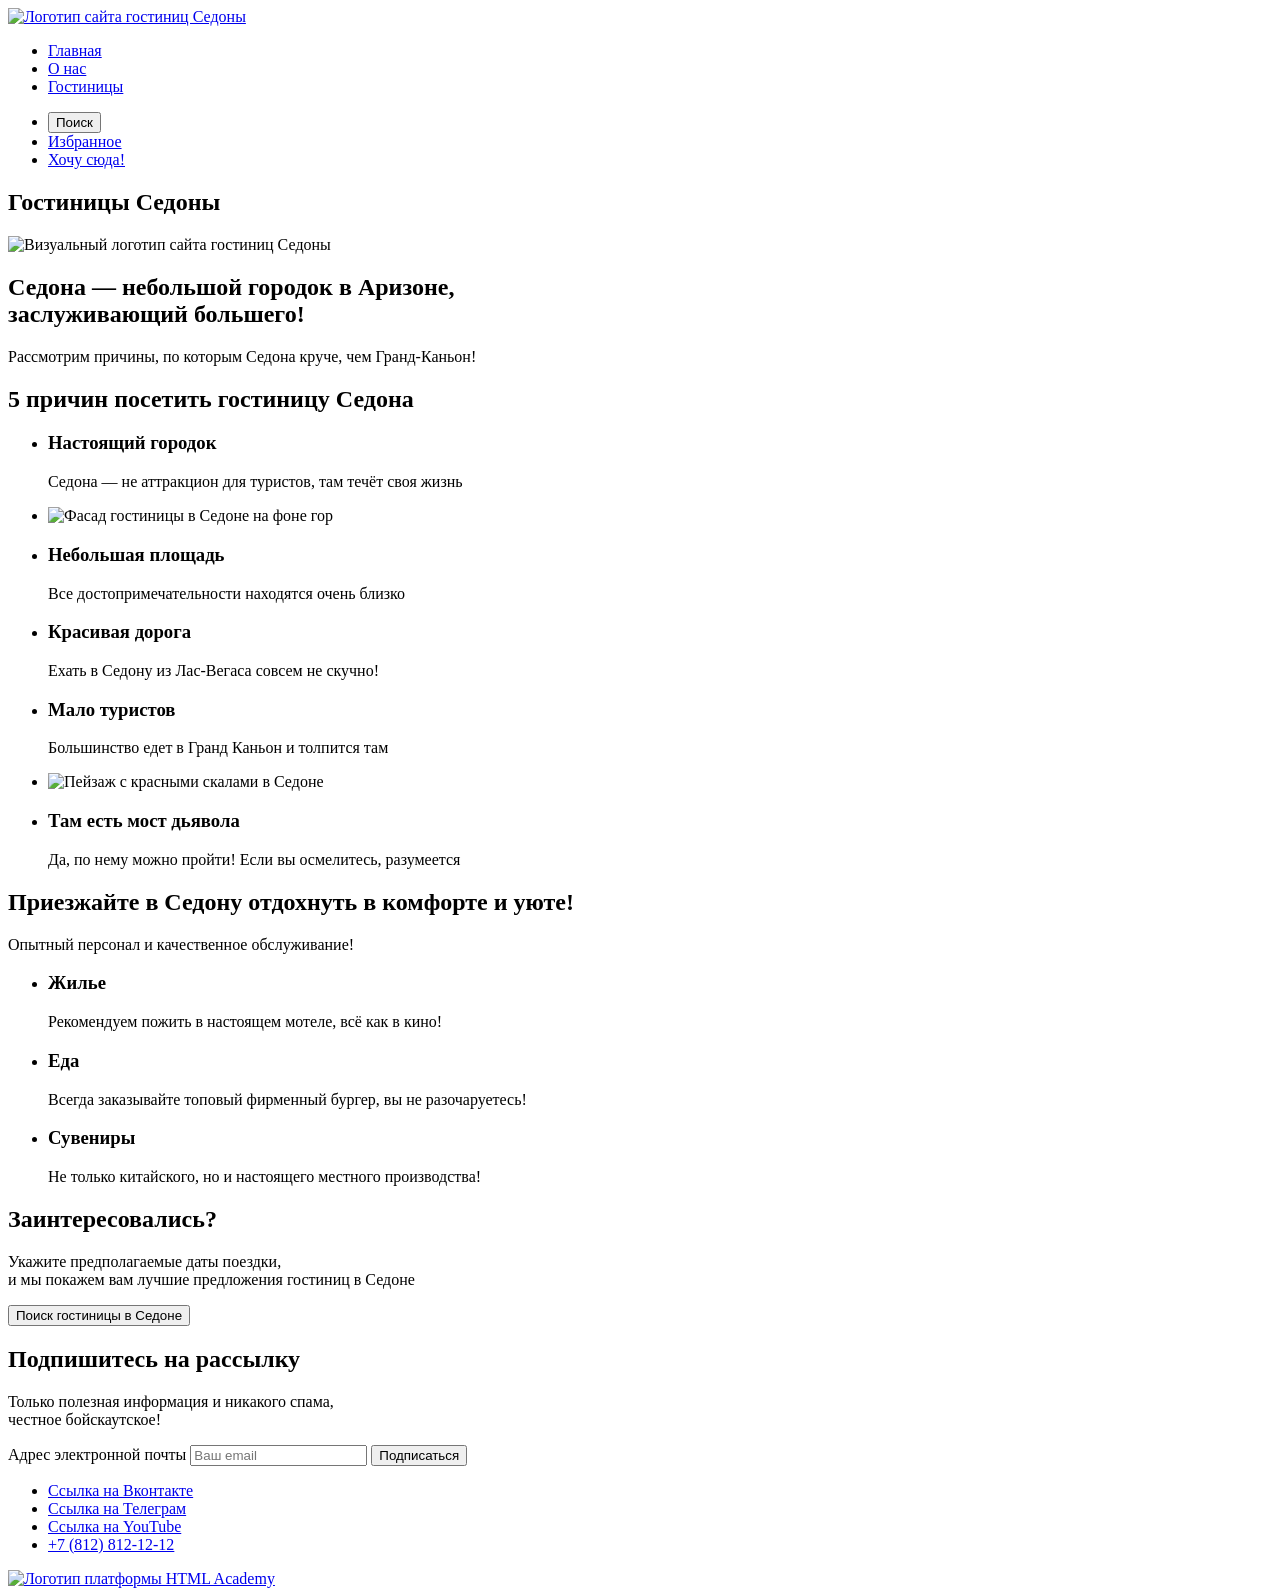
==== index.html @ a9615d90 "Добавилена разметка HTML" ====
<!doctype html>
<html lang="ru">
  <head>
    <meta charset="utf-8" />
    <title>Гостиницы Седоны</title>
  </head>
  <body>
    <header class="page-header">
      <nav>
        <a class="navigation-logo" href="index.html">
          <img class="page-logo" src="#" alt="Логотип сайта гостиниц Седоны" />
        </a>
        <ul class="navigation-list" aria-label="Навигационное меню">
          <li class="navigation-item">
            <a class="navigation-link navigation-link-current" href="index.html"
              >Главная</a
            >
          </li>
          <li class="navigation-item">
            <a class="navigation-link" href="about.html">О нас</a>
          </li>
          <li class="navigation-item">
            <a class="navigation-link" href="hotels.html">Гостиницы</a>
          </li>
        </ul>

        <ul
          class="navigation-list navigation-list-user"
          aria-label="Пользовательское меню"
        >
          <li class="navigation-item">
            <button class="navigation-link search-trigger" type="button">
              <span class="visually-hidden">Поиск</span>
            </button>
          </li>
          <li class="navigation-item">
            <a class="navigation-link" href="#">
              <span class="visually-hidden">Избранное</span>
            </a>
          </li>
          <li class="navigation-item">
            <a class="navigation-link" href="#">
              <span class="navigation-login">Хочу сюда!</span>
            </a>
          </li>
        </ul>
      </nav>
    </header>

    <main class="page-index">
      <section class="page-index-hero">
        <div class="hero-visual-container">
          <h1 class="visually-hidden">Гостиницы Седоны</h1>
          <img
            class="page-logo"
            src="#"
            alt="Визуальный логотип сайта гостиниц Седоны"
          />
        </div>

        <div class="description-container">
          <h2 class="page-index-title">
            Седона — небольшой городок в Аризоне,<br />
            заслуживающий большего!
          </h2>
          <p class="page-index-description">
            Рассмотрим причины, по которым Седона круче, чем Гранд-Каньон!
          </p>
        </div>
      </section>

      <section class="page-index-features">
        <h2 class="visually-hidden">5 причин посетить гостиницу Седона</h2>
        <ul class="features-list">
          <li class="feature-item">
            <h3>Настоящий городок</h3>
            <p>Седона — не аттракцион для туристов, там течёт своя жизнь</p>
          </li>
          <li class="feature-item-image">
            <img
              class="feature-image"
              src="#"
              alt="Фасад гостиницы в Седоне на фоне гор"
            />
          </li>
          <li class="feature-item">
            <h3>Небольшая площадь</h3>
            <p>Все достопримечательности находятся очень близко</p>
          </li>
          <li class="feature-item">
            <h3>Красивая дорога</h3>
            <p>Ехать в Седону из Лас-Вегаса совсем не скучно!</p>
          </li>
          <li class="feature-item">
            <h3>Мало туристов</h3>
            <p>Большинство едет в Гранд Каньон и толпится там</p>
          </li>
          <li class="feature-item-image">
            <img
              class="feature-image"
              src="#"
              alt="Пейзаж с красными скалами в Седоне"
            />
          </li>
          <li class="feature-item">
            <h3>Там есть мост дьявола</h3>
            <p>Да, по нему можно пройти! Если вы осмелитесь, разумеется</p>
          </li>
        </ul>
      </section>

      <section class="hero-description-container">
        <h2 class="page-index-title">
          Приезжайте в Седону отдохнуть в комфорте и уюте!
        </h2>
        <p class="page-index-description">
          Опытный персонал и качественное обслуживание!
        </p>
      </section>

      <section>
        <ul class="features-list">
          <li class="feature-item">
            <h3>Жилье</h3>
            <p>Рекомендуем пожить в настоящем мотеле, всё как в кино!</p>
          </li>
          <li class="feature-item">
            <h3>Еда</h3>
            <p>
              Всегда заказывайте топовый фирменный бургер, вы не разочаруетесь!
            </p>
          </li>
          <li class="feature-item">
            <h3>Сувениры</h3>
            <p>Не только китайского, но и настоящего местного производства!</p>
          </li>
        </ul>
      </section>

      <section class="description-container">
        <h2 class="page-index-title">Заинтересовались?</h2>
        <p class="page-index-description">
          Укажите предполагаемые даты поездки,<br />и мы покажем вам лучшие
          предложения гостиниц в Седоне
        </p>
        <div class="navigation-item">
          <button class="navigation-link search-trigger" type="button">
            <span>Поиск гостиницы в Седоне</span>
          </button>
        </div>
      </section>

      <section class="description-container">
        <h2 class="page-index-title">Подпишитесь на рассылку</h2>
        <p class="page-index-description">
          Только полезная информация и никакого спама,<br />
          честное бойскаутское!
        </p>
        <form
          class="subscription-form"
          action="https://echo.htmlacademy.ru"
          method="post"
        >
          <label for="subscription-email" class="visually-hidden"
            >Адрес электронной почты</label
          >
          <input
            type="email"
            name="email"
            id="subscription-email"
            placeholder="Ваш email"
            required
          />
          <button type="submit">Подписаться</button>
        </form>
      </section>
    </main>

    <footer class="page-footer">
      <ul
        class="page-footer-list"
        aria-label="Ссылки на социальные сети и телефон для связи"
      >
        <li class="page-footer-item">
          <a class="page-footer-link" href="#">
            <span class="visually-hidden">Ссылка на Вконтакте</span>
          </a>
        </li>
        <li class="page-footer-item">
          <a class="page-footer-link" href="#">
            <span class="visually-hidden">Ссылка на Телеграм</span>
          </a>
        </li>
        <li class="page-footer-item">
          <a class="page-footer-link" href="#">
            <span class="visually-hidden">Ссылка на YouTube</span>
          </a>
        </li>
        <li class="page-footer-item">
          <a class="page-footer-link contacts-phone" href="tel:+78128121212"
            >+7 (812) 812-12-12</a
          >
        </li>
      </ul>

      <a class="htmlacademy-logo" href="#">
        <img class="footer-logo" src="#" alt="Логотип платформы HTML Academy" />
      </a>
    </footer>
  </body>
</html>
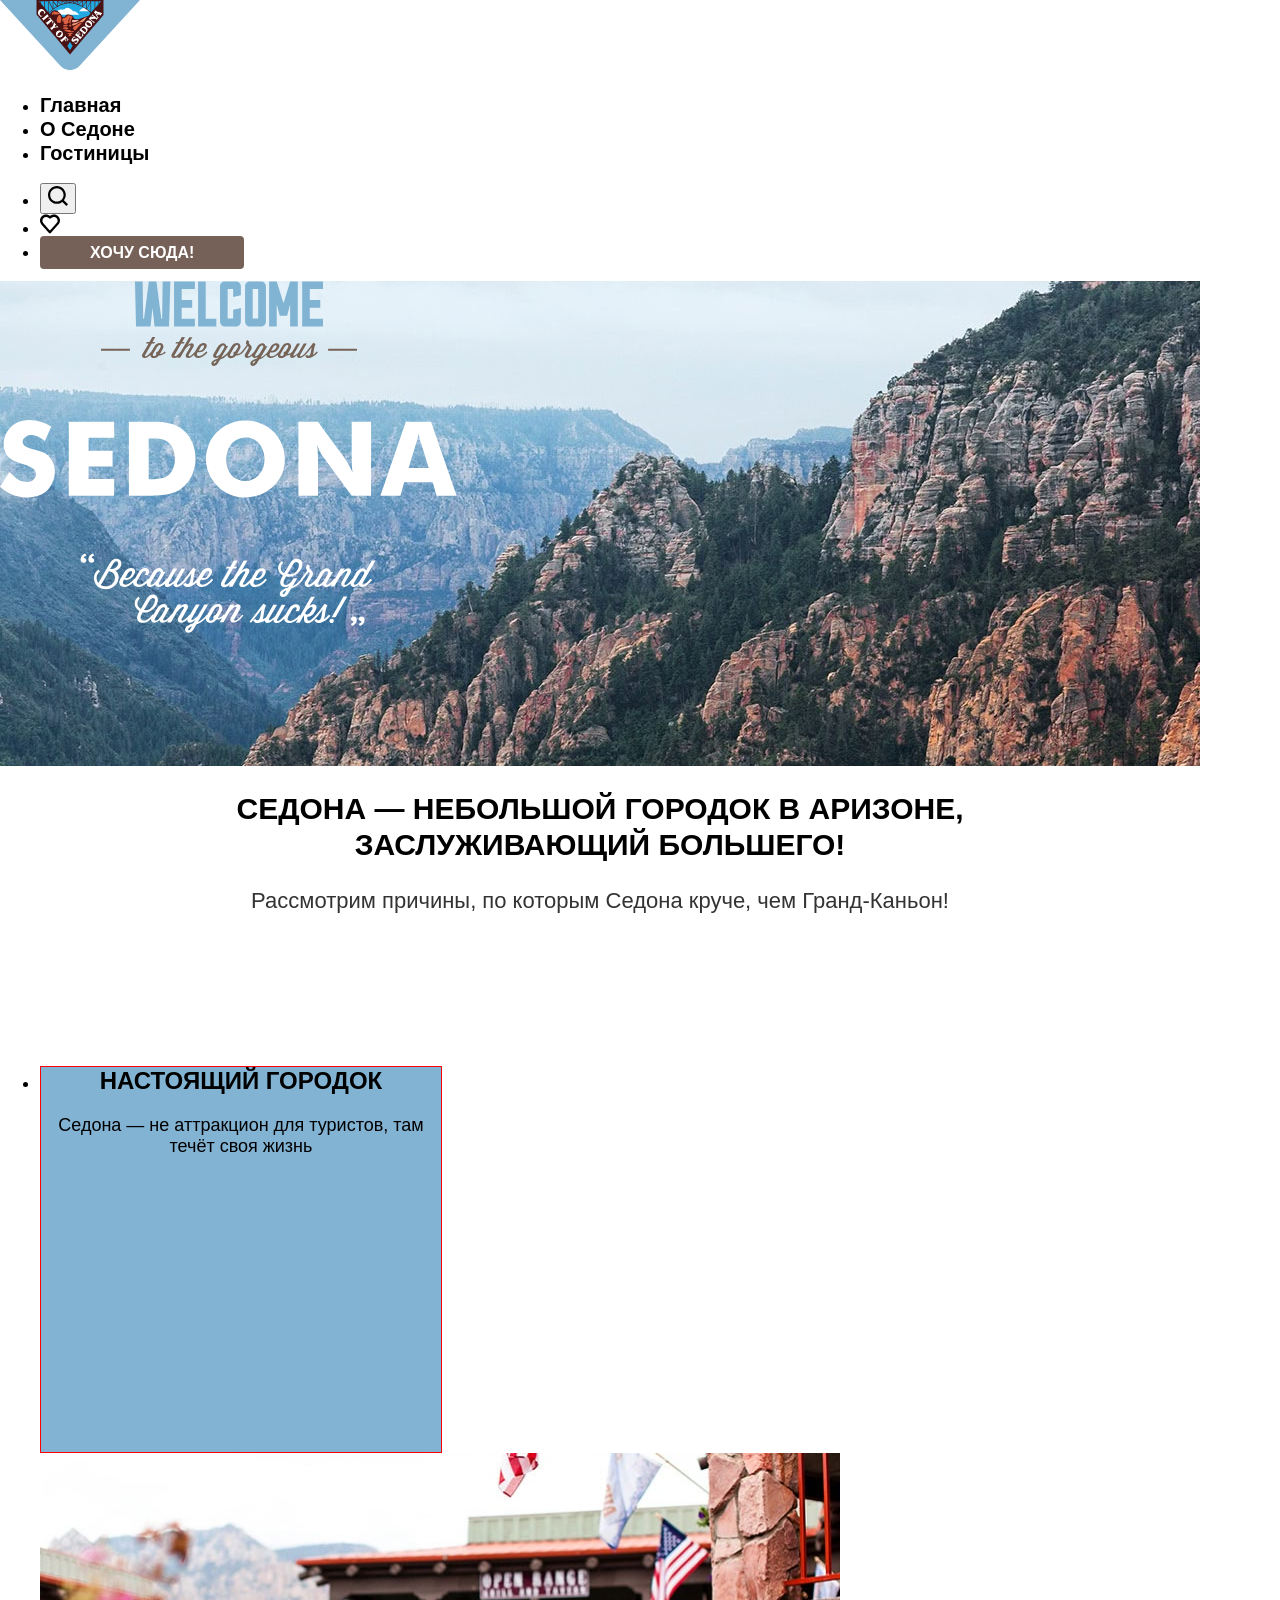
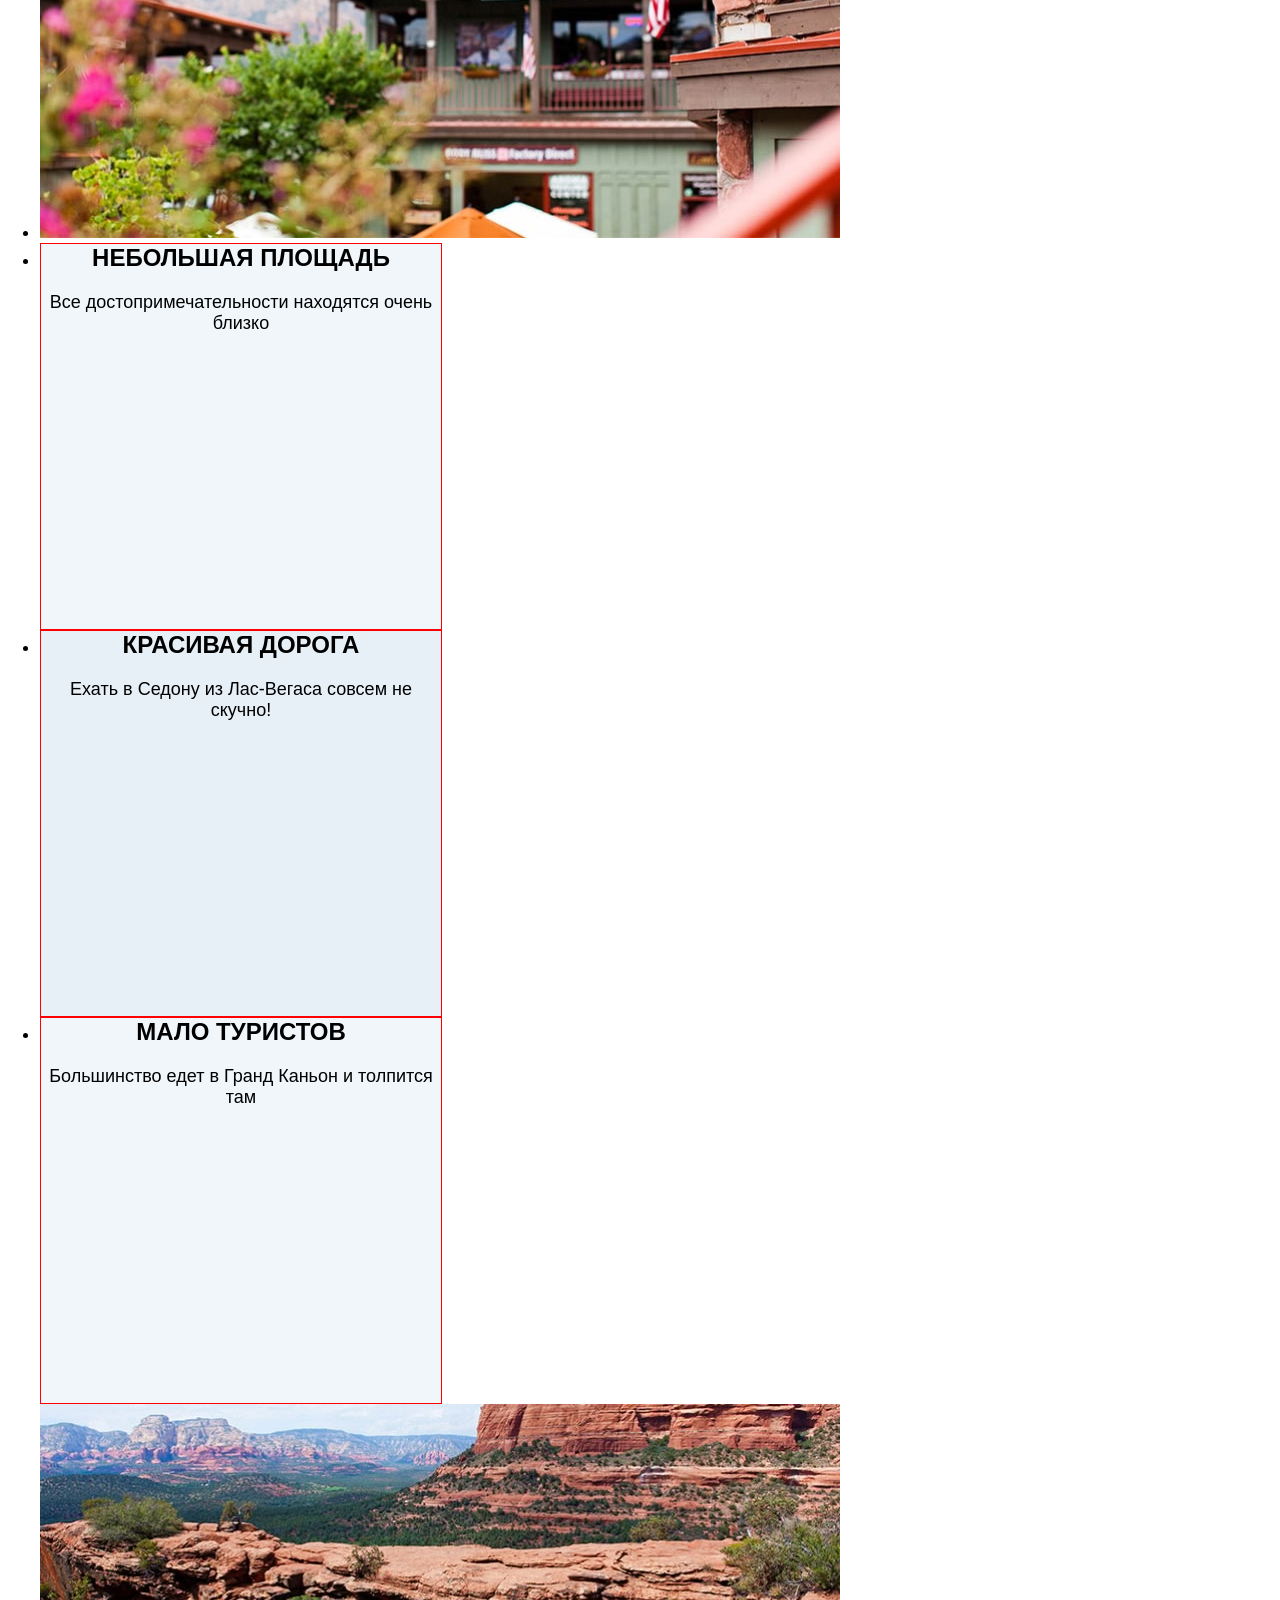
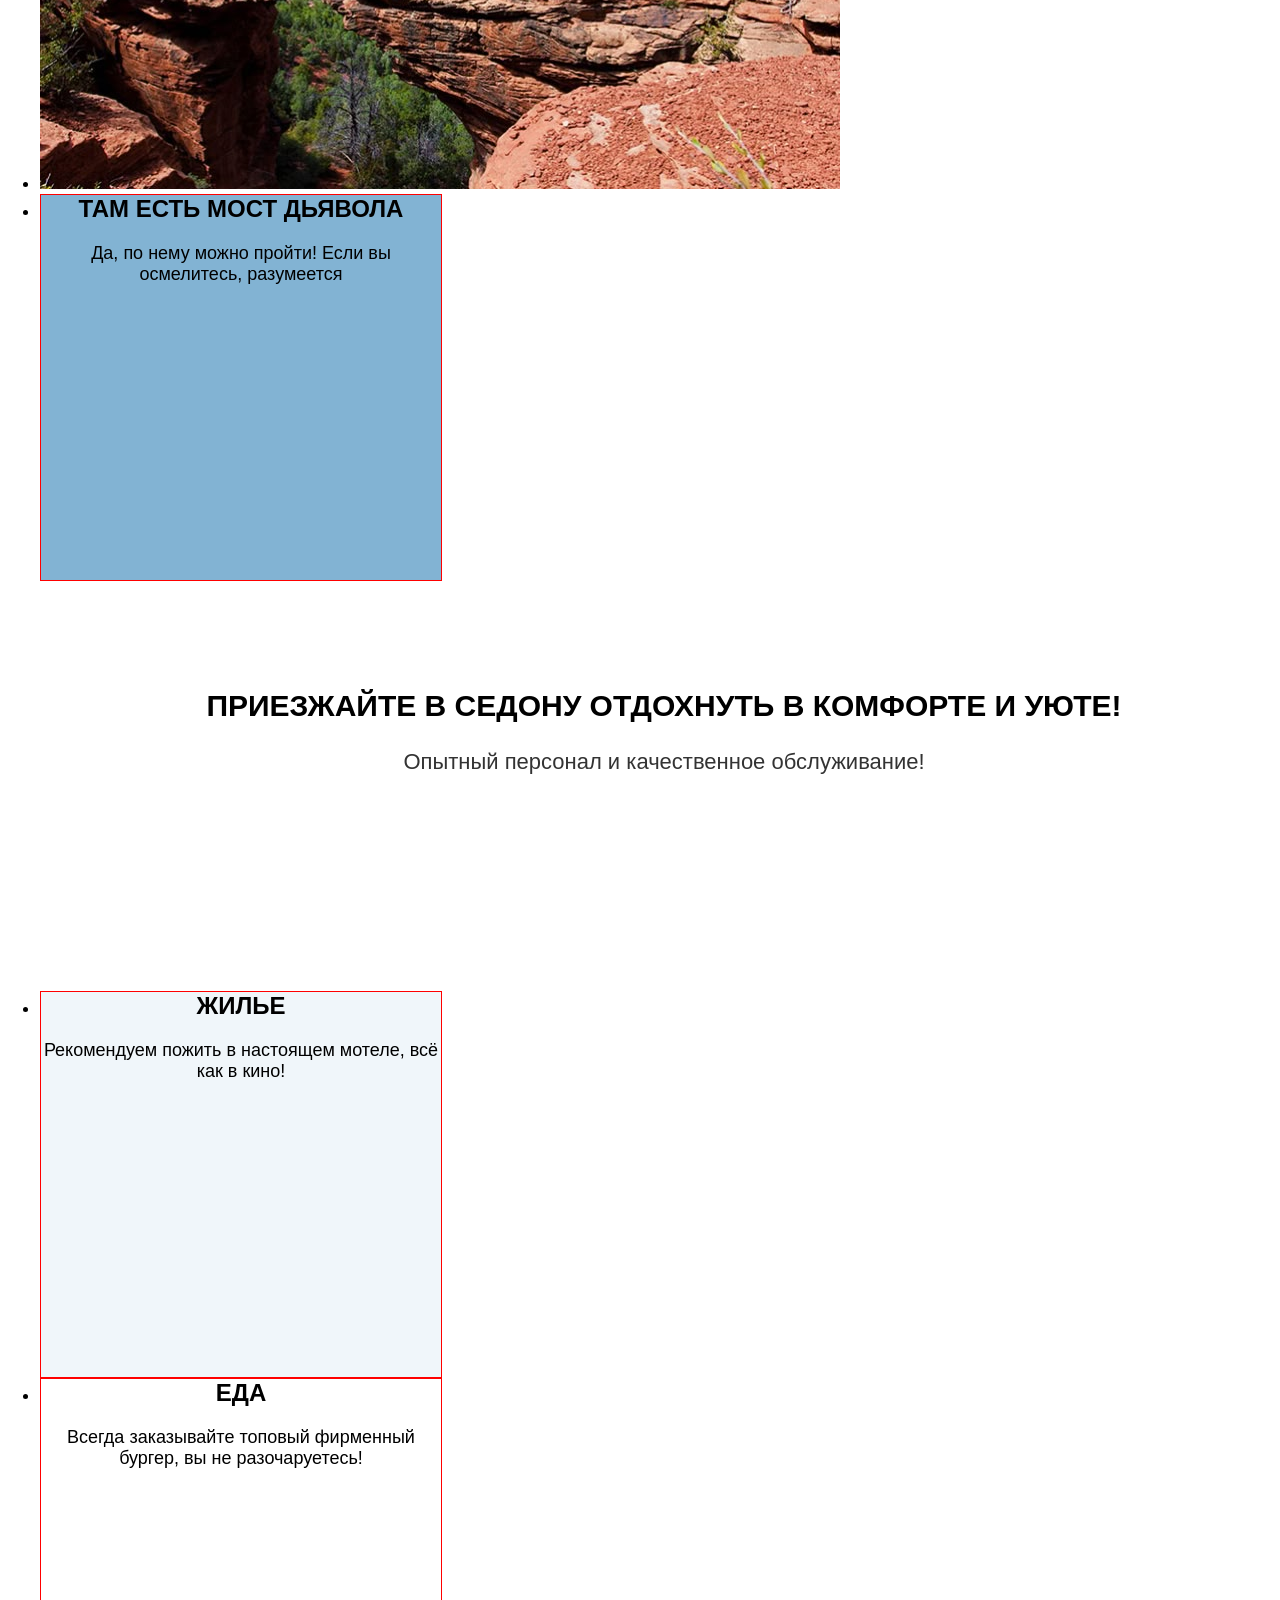
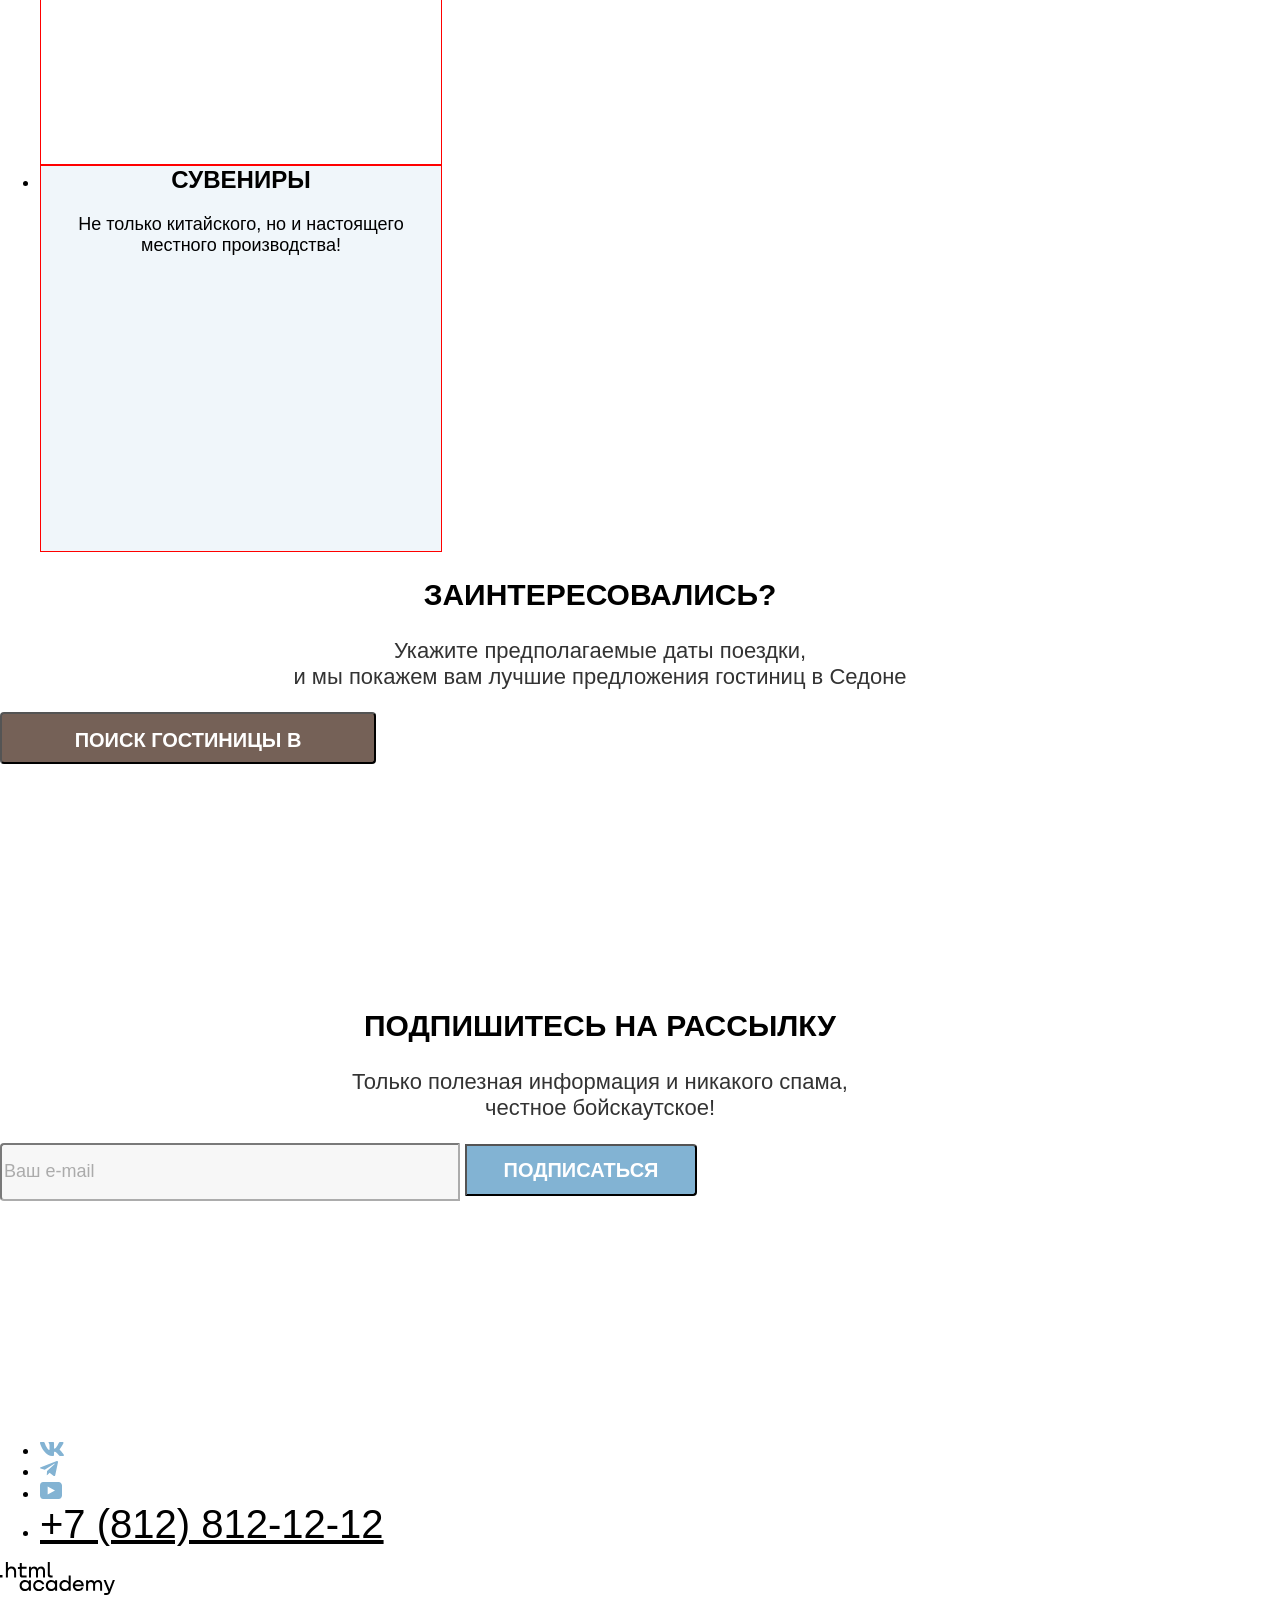
==== commit f01f8143: "Add files via upload Добавлен базовый CSS, изображения, SVG." ====
--- a/index.html
+++ b/index.html
@@ -2,13 +2,23 @@
 <html lang="ru">
   <head>
     <meta charset="utf-8" />
+    <meta name="viewport" content="width=device-width, initial-scale=1" />
+
     <title>Гостиницы Седоны</title>
+
+    <link rel="stylesheet" href="styles/styles.css" />
   </head>
   <body>
     <header class="page-header">
       <nav>
         <a class="navigation-logo" href="index.html">
-          <img class="page-logo" src="#" alt="Логотип сайта гостиниц Седоны" />
+          <img
+            class="page-logo"
+            src="public/svg/logo.svg"
+            width="140"
+            height="70"
+            alt="Логотип сайта гостиниц Седоны"
+          />
         </a>
         <ul class="navigation-list" aria-label="Навигационное меню">
           <li class="navigation-item">
@@ -17,7 +27,7 @@
             >
           </li>
           <li class="navigation-item">
-            <a class="navigation-link" href="about.html">О нас</a>
+            <a class="navigation-link" href="about.html">О Седоне</a>
           </li>
           <li class="navigation-item">
             <a class="navigation-link" href="hotels.html">Гостиницы</a>
@@ -30,12 +40,26 @@
         >
           <li class="navigation-item">
             <button class="navigation-link search-trigger" type="button">
+              <img
+                class="header-icon"
+                src="public/svg/search.svg"
+                alt=""
+                width="20"
+                height="20"
+              />
               <span class="visually-hidden">Поиск</span>
             </button>
           </li>
           <li class="navigation-item">
             <a class="navigation-link" href="#">
-              <span class="visually-hidden">Избранное</span>
+              <img
+                class="header-icon"
+                src="public/svg/favorites.svg"
+                alt=""
+                width="20"
+                height="20"
+              />
+              <span class="visually-hidden">Иконка избранное</span>
             </a>
           </li>
           <li class="navigation-item">
@@ -53,8 +77,10 @@
           <h1 class="visually-hidden">Гостиницы Седоны</h1>
           <img
             class="page-logo"
-            src="#"
+            src="public/svg/welcome.svg"
             alt="Визуальный логотип сайта гостиниц Седоны"
+            width="458"
+            height="352"
           />
         </div>
 
@@ -72,37 +98,47 @@
       <section class="page-index-features">
         <h2 class="visually-hidden">5 причин посетить гостиницу Седона</h2>
         <ul class="features-list">
-          <li class="feature-item">
+          <li class="feature-item feature-item-blue">
             <h3>Настоящий городок</h3>
             <p>Седона — не аттракцион для туристов, там течёт своя жизнь</p>
           </li>
+
           <li class="feature-item-image">
             <img
               class="feature-image"
-              src="#"
+              src="public/images/photo-1.jpg"
               alt="Фасад гостиницы в Седоне на фоне гор"
-            />
-          </li>
-          <li class="feature-item">
+              width="800"
+              height="385"
+            />
+          </li>
+
+          <li class="feature-item feature-item-white">
             <h3>Небольшая площадь</h3>
             <p>Все достопримечательности находятся очень близко</p>
           </li>
-          <li class="feature-item">
+
+          <li class="feature-item feature-item-lightblue">
             <h3>Красивая дорога</h3>
             <p>Ехать в Седону из Лас-Вегаса совсем не скучно!</p>
           </li>
-          <li class="feature-item">
+
+          <li class="feature-item feature-item-white">
             <h3>Мало туристов</h3>
             <p>Большинство едет в Гранд Каньон и толпится там</p>
           </li>
+
           <li class="feature-item-image">
             <img
               class="feature-image"
-              src="#"
+              src="public/images/photo-2.jpg"
               alt="Пейзаж с красными скалами в Седоне"
-            />
-          </li>
-          <li class="feature-item">
+              width="800"
+              height="385"
+            />
+          </li>
+
+          <li class="feature-item feature-item-blue">
             <h3>Там есть мост дьявола</h3>
             <p>Да, по нему можно пройти! Если вы осмелитесь, разумеется</p>
           </li>
@@ -120,37 +156,37 @@
 
       <section>
         <ul class="features-list">
-          <li class="feature-item">
+          <li class="feature-item feature-item-white">
             <h3>Жилье</h3>
             <p>Рекомендуем пожить в настоящем мотеле, всё как в кино!</p>
           </li>
-          <li class="feature-item">
+          <li class="feature-item feature-item-default">
             <h3>Еда</h3>
             <p>
               Всегда заказывайте топовый фирменный бургер, вы не разочаруетесь!
             </p>
           </li>
-          <li class="feature-item">
+          <li class="feature-item feature-item-white">
             <h3>Сувениры</h3>
             <p>Не только китайского, но и настоящего местного производства!</p>
           </li>
         </ul>
       </section>
 
-      <section class="description-container">
+      <section class="description-container-two">
         <h2 class="page-index-title">Заинтересовались?</h2>
         <p class="page-index-description">
           Укажите предполагаемые даты поездки,<br />и мы покажем вам лучшие
           предложения гостиниц в Седоне
         </p>
-        <div class="navigation-item">
+        <div class="navigation-item-search">
           <button class="navigation-link search-trigger" type="button">
             <span>Поиск гостиницы в Седоне</span>
           </button>
         </div>
       </section>
 
-      <section class="description-container">
+      <section class="description-container-three">
         <h2 class="page-index-title">Подпишитесь на рассылку</h2>
         <p class="page-index-description">
           Только полезная информация и никакого спама,<br />
@@ -165,10 +201,11 @@
             >Адрес электронной почты</label
           >
           <input
+            class="input-email"
             type="email"
             name="email"
             id="subscription-email"
-            placeholder="Ваш email"
+            placeholder="Ваш e-mail"
             required
           />
           <button type="submit">Подписаться</button>
@@ -182,17 +219,41 @@
         aria-label="Ссылки на социальные сети и телефон для связи"
       >
         <li class="page-footer-item">
-          <a class="page-footer-link" href="#">
+          <a class="page-footer-link" href="https://vk.com/htmlacademy">
+            <img
+              class="social-logo"
+              src="public/svg/VK.svg"
+              width="24"
+              height="14"
+              alt=""
+            />
             <span class="visually-hidden">Ссылка на Вконтакте</span>
           </a>
         </li>
         <li class="page-footer-item">
-          <a class="page-footer-link" href="#">
+          <a class="page-footer-link" href="https://t.me/htmlacademy">
+            <img
+              class="social-logo"
+              src="public/svg/telegram.svg"
+              width="18"
+              height="16"
+              alt=""
+            />
             <span class="visually-hidden">Ссылка на Телеграм</span>
           </a>
         </li>
         <li class="page-footer-item">
-          <a class="page-footer-link" href="#">
+          <a
+            class="page-footer-link"
+            href="https://www.youtube.com/user/HTMLAcademyru"
+          >
+            <img
+              class="social-logo"
+              src="public/svg/YouTube.svg"
+              width="22"
+              height="17"
+              alt=""
+            />
             <span class="visually-hidden">Ссылка на YouTube</span>
           </a>
         </li>
@@ -203,8 +264,15 @@
         </li>
       </ul>
 
-      <a class="htmlacademy-logo" href="#">
-        <img class="footer-logo" src="#" alt="Логотип платформы HTML Academy" />
+      <a class="htmlacademy-logo" href="https://htmlacademy.ru">
+        <img
+          class="footer-logo-academy"
+          src="public/svg/HTML Academy.svg"
+          alt=""
+          width="115"
+          height="33"
+        />
+        <span class="visually-hidden">Ссылка на HTML Academy</span>
       </a>
     </footer>
   </body>
--- a/styles/styles.css
+++ b/styles/styles.css
@@ -0,0 +1,424 @@
+:root {
+  --texts-second: #333;
+  --texts-error: #ff5757;
+  --texts-hover: #756157;
+  --texts-active: rgba(117, 97, 87, 0.3);
+  --texts-texts-basic: #000;
+  --texts-background-deafault: #fff;
+  --texts-background-small: rgba(255, 255, 255, 0.3);
+  --texts-background-hover: rgba(255, 255, 255, 0.6);
+  --texts-background-active: rgba(255, 255, 255, 0.3);
+  --buttons-basic: #756157;
+  --buttons-second: #82b3d3;
+  --buttons-select: #7db54f;
+  --buttons-disabled: #e5e5e5;
+  --buttons-brown-hover: #615048;
+  --buttons-blue-hover: #68a2ca;
+  --buttons-green-hover: #6c9e42;
+  --background-basic-1: #fff;
+  --background-basic-2: rgba(0, 0, 0, 0.3);
+  --background-basic-3: #82b3d3;
+  --background-second-1: rgba(131, 179, 211, 0.12);
+  --background-second-2: rgba(131, 179, 211, 0.2);
+  --icons-basic: #000;
+  --icons-second: #83b3d3;
+  --icons-text: #7db54f;
+  --icons-hover: #756157;
+  --icons-active: rgba(117, 97, 87, 0.3);
+  --icons-second-hover: #68a2ca;
+  --icons-second-active: rgba(104, 162, 202, 0.3);
+  --forms-inputs: #3f5e72;
+  --forms-elements-1: #e5e5e5;
+  --forms-elements-2: #f2f2f2;
+}
+
+@font-face {
+  font-family: "PT Sans";
+  font-style: normal;
+  font-weight: 400;
+  src: url("public/fonts/pt-sans.woff2");
+  font-display: swap;
+}
+
+@font-face {
+  font-family: "PT Sans";
+  font-style: normal;
+  font-weight: 700;
+  src: url("public/fonts/pt-sans-bold.woff2");
+  font-display: swap;
+}
+
+body {
+  font-family: "PT Sans", sans-serif;
+  font-size: 18px;
+  line-height: 21px;
+  margin: 0;
+  padding: 0;
+}
+
+.visually-hidden {
+  position: absolute;
+  width: 1px;
+  height: 1px;
+  overflow: hidden;
+  clip-path: inset(50%);
+  white-space: nowrap;
+}
+
+.navigation-link {
+  font-family: "PT Sans", sans-serif;
+  font-weight: 700;
+  font-size: 20px;
+  line-height: 24px;
+  text-align: center;
+  text-decoration: none;
+  text-transform: capitalize;
+  color: var(--texts-texts-basic);
+}
+
+.navigation-login {
+  border-radius: 4px;
+  padding: 8px 50px;
+  width: 160px;
+  height: 36px;
+  background: var(--texts-hover);
+  font-weight: 700;
+  font-size: 16px;
+  line-height: 20px;
+  text-transform: uppercase;
+  text-align: center;
+  color: var(--texts-background-deafault);
+}
+
+.page-index-hero {
+  width: 1200px;
+  height: 767px;
+}
+
+.hero-visual-container {
+  display: block;
+  position: relative;
+  background-image: url("../public/images/index-background.jpg");
+  background-repeat: no-repeat;
+  width: 1200px;
+  height: 485px;
+}
+
+.page-index-hero .description-container {
+  width: 1200px;
+  height: 261px;
+  background: var(--texts-background-deafault);
+}
+
+.page-index-title {
+  font-weight: 700;
+  font-size: 30px;
+  line-height: 36px;
+  text-transform: uppercase;
+  text-align: center;
+  color: var(--texts-texts-basic);
+}
+
+.page-index-description {
+  font-weight: 400;
+  font-size: 22px;
+  line-height: 26px;
+  text-align: center;
+  color: var(--texts-second);
+}
+
+.feature-item {
+  width: 400px;
+  height: 385px;
+  border: 1px solid red;
+}
+
+.feature-item h3 {
+  margin: 0 0 20px;
+  font-weight: 700;
+  font-size: 24px;
+  line-height: 28px;
+  text-transform: uppercase;
+  text-align: center;
+}
+
+.feature-item p {
+  margin: 0;
+  font-weight: 400;
+  font-size: 18px;
+  line-height: 21px;
+  text-align: center;
+}
+
+.feature-item-white {
+  background: var(--background-second-1);
+  color: var(--texts-texts-basic);
+}
+
+.feature-item-blue {
+  background: var(--buttons-second);
+  color: var(--texts-texts-basic);
+}
+
+.feature-item-lightblue {
+  background: var(--background-second-2);
+  color: var(--texts-texts-basic);
+}
+
+.feature-item-default {
+  background: var(--texts-background-deafault);
+  color: var(--texts-texts-basic);
+}
+
+.hero-description-container {
+  padding: 64px;
+  width: 1200px;
+  height: 246px;
+}
+
+.navigation-item-search button {
+  background: var(--texts-hover);
+  border-radius: 4px;
+  padding: 8px 50px;
+  width: 376px;
+  height: 52px;
+  font-weight: 700;
+  font-size: 20px;
+  line-height: 36px;
+  text-transform: uppercase;
+  text-align: center;
+  color: var(--texts-background-deafault);
+}
+
+.description-container-two {
+  width: 1200px;
+  height: 406px;
+}
+
+.description-container-three {
+  width: 1200px;
+  height: 414px;
+}
+
+.input-email {
+  border-radius: 4px 0 0 4px;
+
+  width: 452px;
+  height: 52px;
+  background: var(--forms-elements-2);
+  font-weight: 400;
+  font-size: 18px;
+  line-height: 24px;
+  color: var(--texts-texts-basic);
+  opacity: 0.6;
+}
+
+.description-container-three button {
+  border-radius: 0 4px 4px 0;
+  width: 232px;
+  height: 52px;
+  background: var(--buttons-second);
+  font-weight: 700;
+  font-size: 20px;
+  line-height: 36px;
+  text-transform: uppercase;
+  text-align: center;
+  color: var(--texts-background-deafault);
+}
+
+.contacts-phone {
+  font-weight: 400;
+  font-size: 40px;
+  line-height: 40px;
+  text-transform: uppercase;
+  text-align: center;
+  color: var(--texts-texts-basic);
+}
+
+.search-page {
+  text-align: left;
+}
+
+.catalog-sort {
+  border: 2px solid var(--buttons-disabled);
+  border-radius: 4px;
+  padding: 14px 20px;
+  width: 292px;
+  box-sizing: border-box;
+
+  font-weight: 400;
+  font-size: 18px;
+  line-height: 21px;
+  color: var(--texts-second);
+}
+
+.button-reset {
+  background: none;
+  border: none;
+  padding: 0;
+  margin: 0;
+  font: inherit;
+  cursor: pointer;
+  font-weight: 700;
+  font-size: 16px;
+  line-height: 20px;
+  text-transform: uppercase;
+  text-align: center;
+  color: var(--texts-background-deafault);
+}
+
+.background-hero-inner {
+  display: block;
+  position: relative;
+  width: 1200px;
+  z-index: 1;
+  overflow: hidden;
+}
+
+.background-hero-inner::before {
+  content: "";
+  position: absolute;
+  top: 0;
+  left: 0;
+  right: 0;
+  bottom: 0;
+  z-index: -1;
+  background-image: url("../public/images/index-background.jpg");
+  background-repeat: no-repeat;
+  background-size: cover;
+  background-position: right bottom;
+  filter: blur(5px);
+  transform: scale(2.2);
+
+  width: 1200px;
+  height: 412px;
+}
+
+.inner-hero-title {
+  font-weight: 700;
+  font-size: 60px;
+  line-height: 78px;
+  color: var(--texts-background-deafault);
+}
+
+.button-apply {
+  border-radius: 4px;
+  width: 191px;
+  height: 36px;
+  background: var(--buttons-second);
+  font-weight: 700;
+  font-size: 16px;
+  line-height: 20px;
+  text-transform: uppercase;
+  text-align: center;
+  color: var(--texts-background-deafault);
+}
+
+.breadcrumbs-link {
+  font-weight: 400;
+  font-size: 16px;
+  line-height: 21px;
+  color: var(--texts-background-deafault);
+  text-decoration: none;
+}
+
+.catalog-filter-title {
+  font-weight: 700;
+  font-size: 20px;
+  line-height: 24px;
+  text-transform: capitalize;
+  color: var(--texts-background-deafault);
+}
+
+.hotel-card {
+  border: 1px solid var(--buttons-disabled);
+  border-radius: 4px;
+  padding: 20px;
+  width: 340px;
+  height: 438px;
+}
+
+.hotel-card-title {
+  font-weight: 700;
+  font-size: 24px;
+  line-height: 28px;
+  color: var(--texts-texts-basic);
+}
+
+.hotel-card-options {
+  font-weight: 400;
+  font-size: 18px;
+  line-height: 21px;
+  color: var(--texts-second);
+}
+
+.hotel-card-price {
+  font-weight: 400;
+  font-size: 18px;
+  line-height: 21px;
+  text-align: right;
+  color: var(--texts-second);
+}
+
+.more-details-button {
+  text-decoration: none;
+  border-radius: 4px;
+  padding: 8px 50px;
+  width: 140px;
+  height: 36px;
+  background: var(--texts-hover);
+  font-weight: 700;
+  font-size: 16px;
+  line-height: 20px;
+  text-transform: uppercase;
+  text-align: center;
+  color: var(--texts-background-deafault);
+}
+
+.favorite-button {
+  border-radius: 4px;
+  padding: 8px 50px;
+  width: 140px;
+  height: 36px;
+  background: var(--buttons-second);
+  font-weight: 700;
+  font-size: 16px;
+  line-height: 20px;
+  text-transform: uppercase;
+  text-align: center;
+  color: var(--texts-background-deafault);
+}
+
+.hotel-card-rating {
+  border-radius: 4px;
+  width: 140px;
+  height: 37px;
+  background: var(--forms-elements-2);
+  font-weight: 400;
+  font-size: 16px;
+  line-height: 20px;
+  text-transform: uppercase;
+  text-align: center;
+  color: var(--texts-second);
+}
+
+.pagination-item {
+  border-radius: 4px;
+  width: 60px;
+  height: 60px;
+  background: var(--buttons-second);
+}
+
+.pagination-link {
+  text-decoration: none;
+  font-weight: 700;
+  font-size: 20px;
+  line-height: 36px;
+  text-transform: uppercase;
+  text-align: center;
+  color: var(--texts-background-deafault);
+}
+
+.pagination-current {
+  background: var(--forms-elements-2);
+}
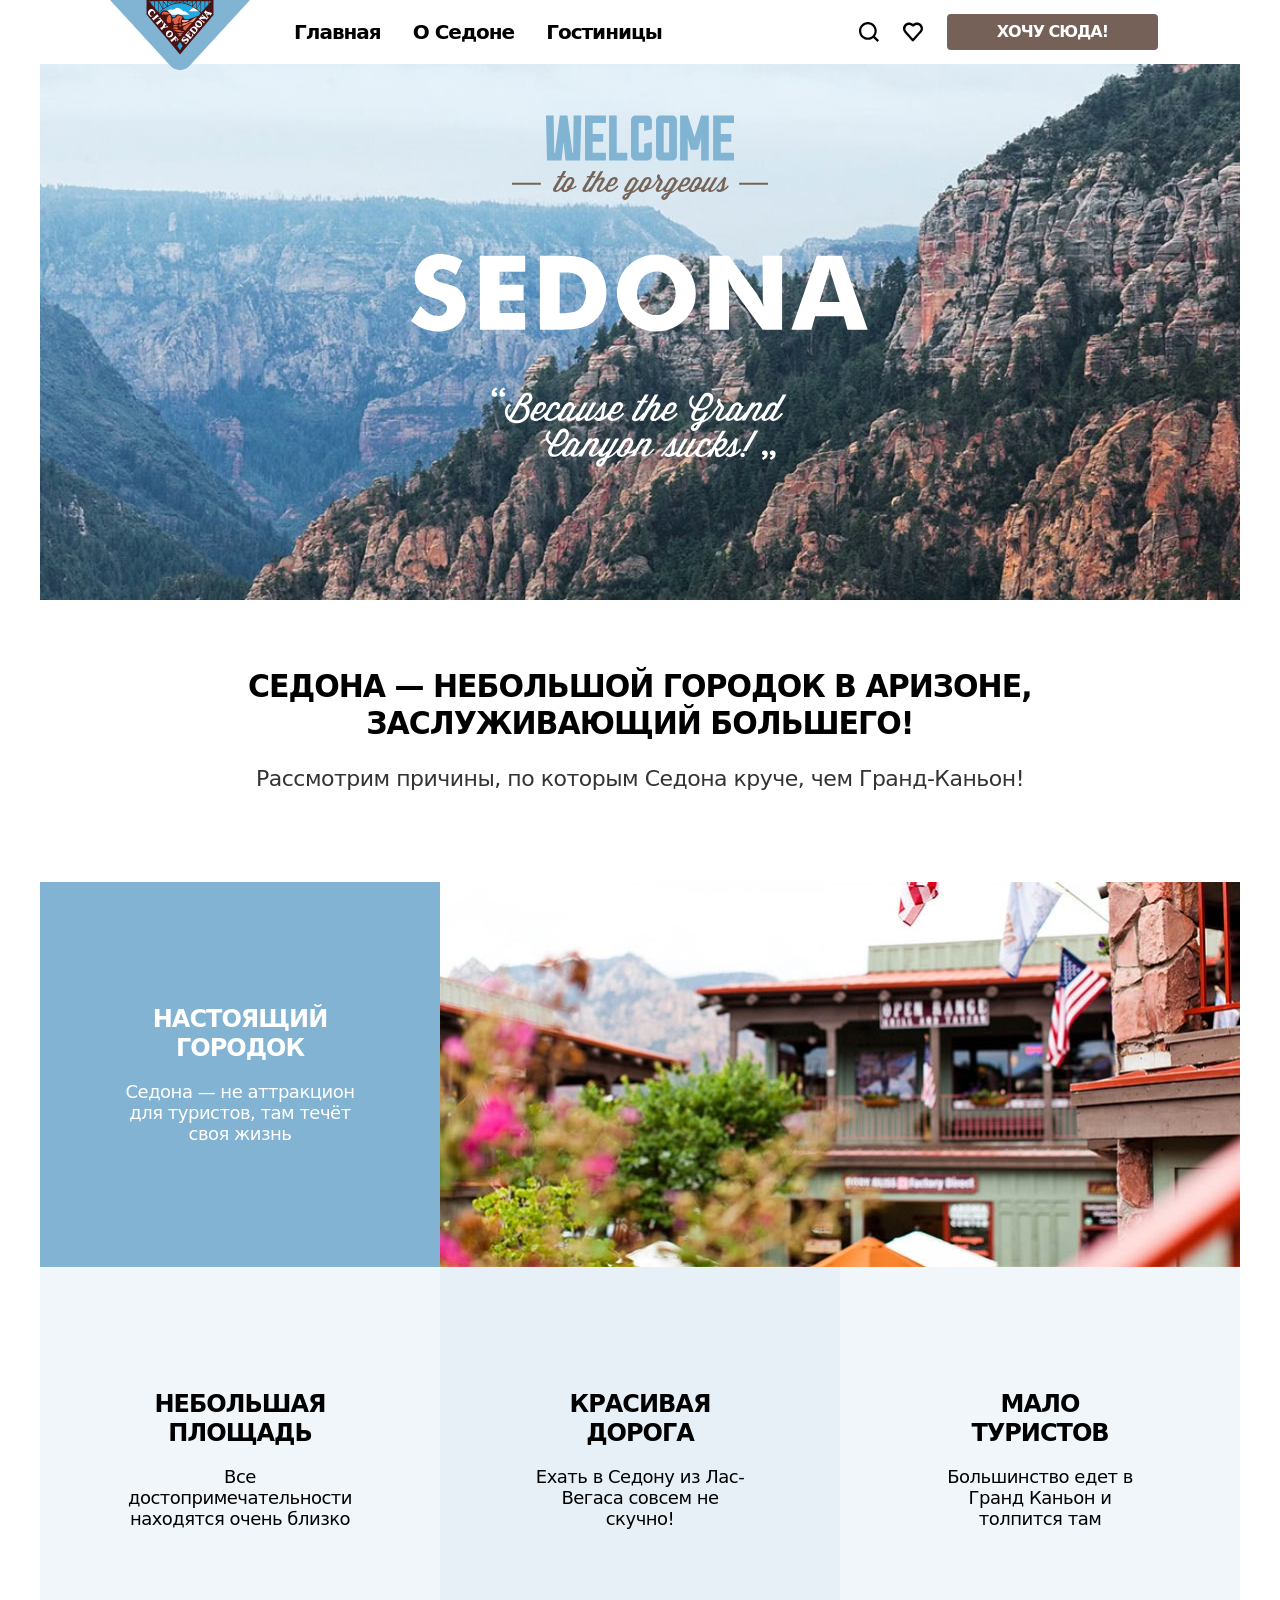
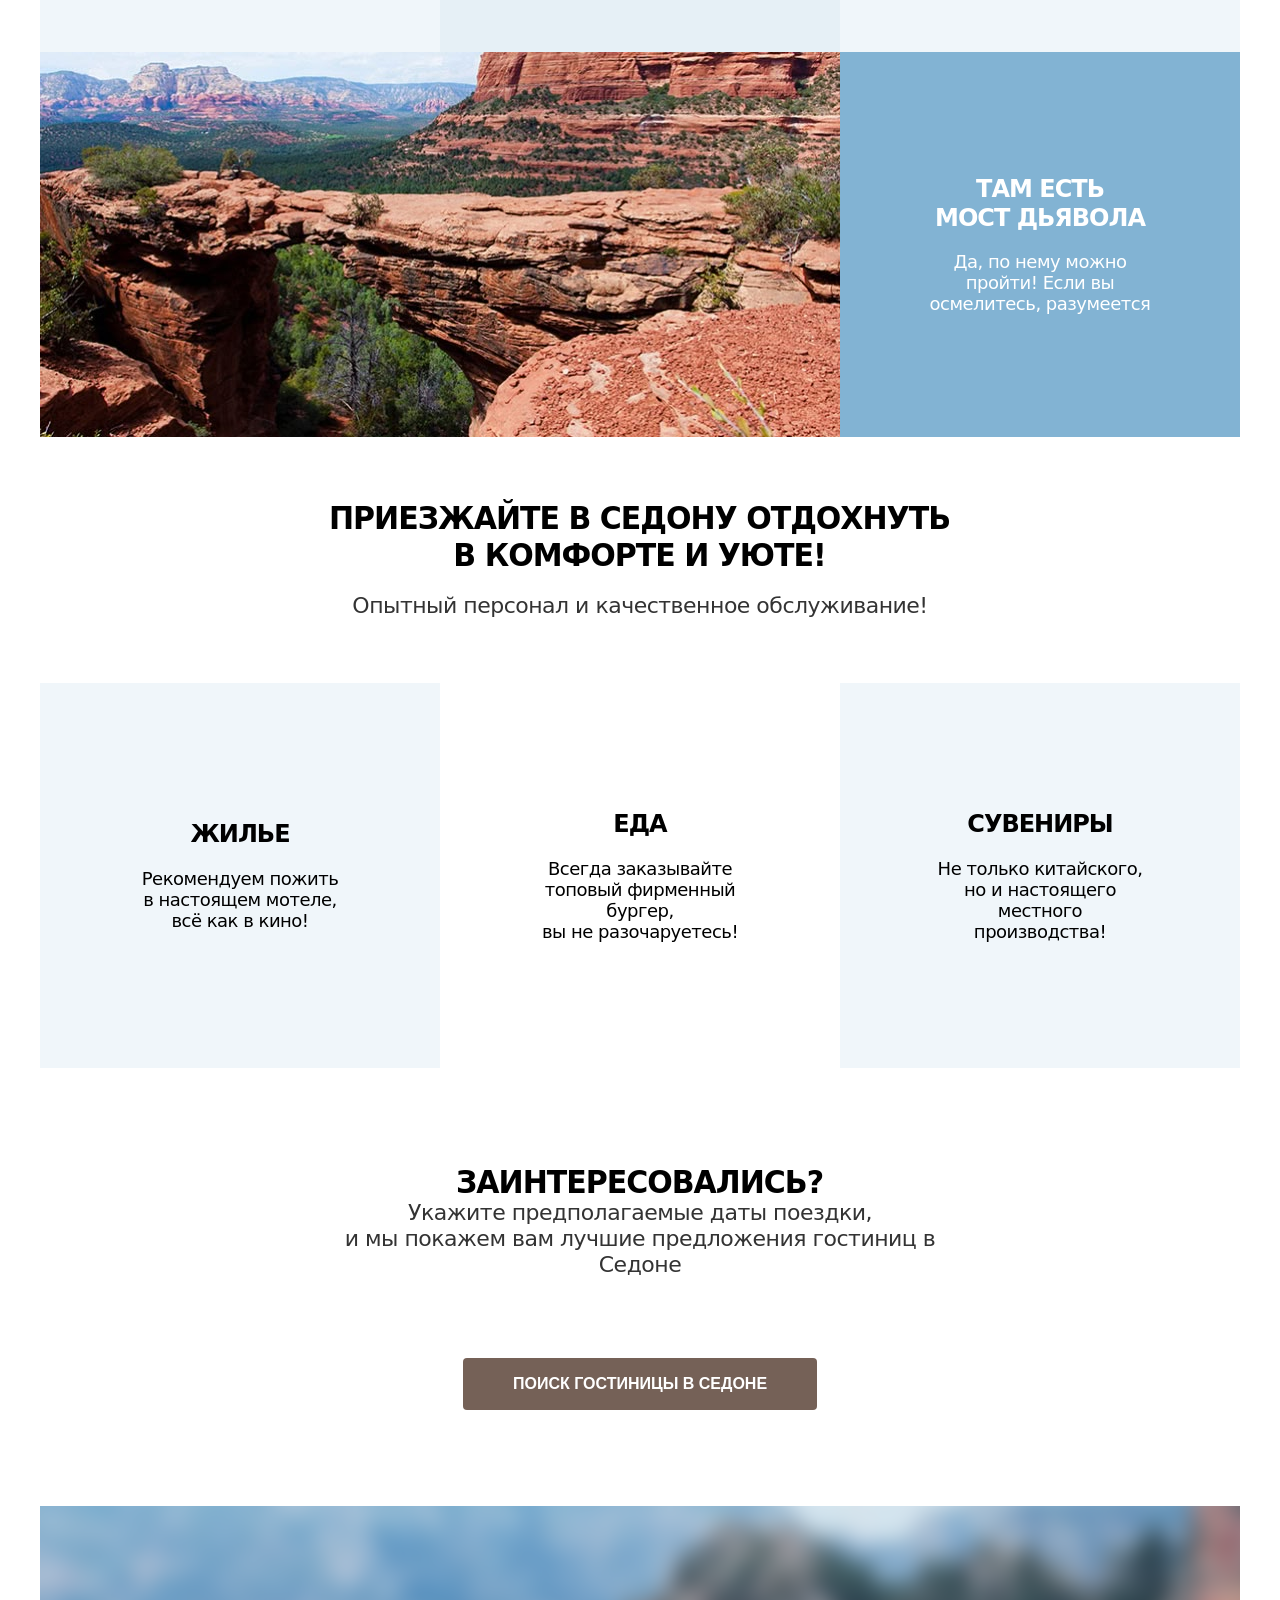
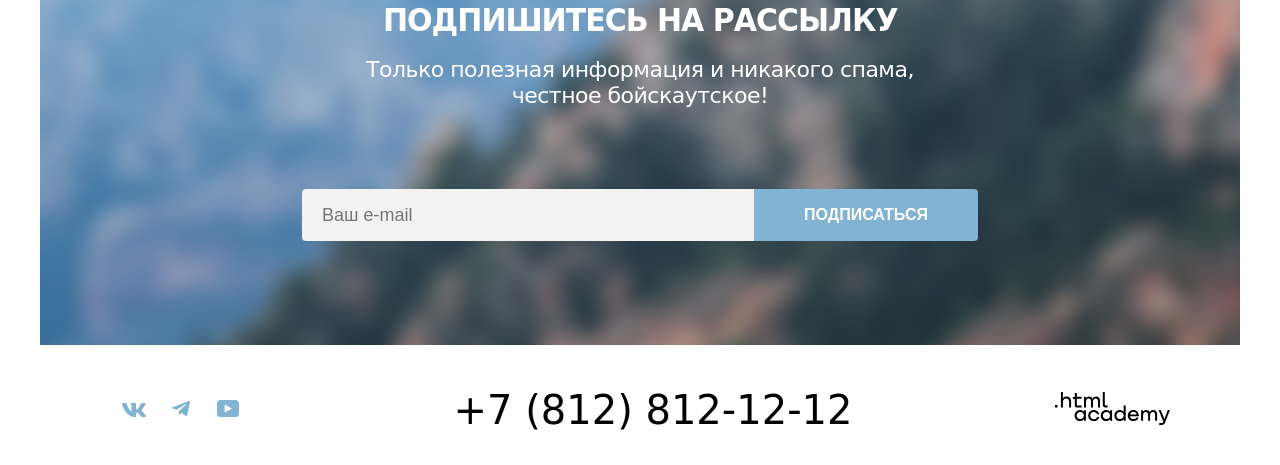
==== commit 739125ce: "Add files via upload Добавлена flex разметка" ====
--- a/index.html
+++ b/index.html
@@ -9,82 +9,88 @@
     <link rel="stylesheet" href="styles/styles.css" />
   </head>
   <body>
-    <header class="page-header">
-      <nav>
-        <a class="navigation-logo" href="index.html">
-          <img
-            class="page-logo"
-            src="public/svg/logo.svg"
-            width="140"
-            height="70"
-            alt="Логотип сайта гостиниц Седоны"
-          />
-        </a>
-        <ul class="navigation-list" aria-label="Навигационное меню">
-          <li class="navigation-item">
-            <a class="navigation-link navigation-link-current" href="index.html"
-              >Главная</a
-            >
-          </li>
-          <li class="navigation-item">
-            <a class="navigation-link" href="about.html">О Седоне</a>
-          </li>
-          <li class="navigation-item">
-            <a class="navigation-link" href="hotels.html">Гостиницы</a>
-          </li>
-        </ul>
-
-        <ul
-          class="navigation-list navigation-list-user"
-          aria-label="Пользовательское меню"
-        >
-          <li class="navigation-item">
-            <button class="navigation-link search-trigger" type="button">
-              <img
-                class="header-icon"
-                src="public/svg/search.svg"
-                alt=""
-                width="20"
-                height="20"
-              />
-              <span class="visually-hidden">Поиск</span>
-            </button>
-          </li>
-          <li class="navigation-item">
-            <a class="navigation-link" href="#">
-              <img
-                class="header-icon"
-                src="public/svg/favorites.svg"
-                alt=""
-                width="20"
-                height="20"
-              />
-              <span class="visually-hidden">Иконка избранное</span>
+    <div class="container">
+      <header>
+        <nav class="navigation">
+          <div class="nav-left-side">
+            <a class="navigation-logo" href="index.html">
+              <img
+                class="page-logo"
+                src="public/svg/logo.svg"
+                width="140"
+                height="70"
+                alt="Логотип сайта гостиниц Седоны"
+              />
             </a>
-          </li>
-          <li class="navigation-item">
-            <a class="navigation-link" href="#">
-              <span class="navigation-login">Хочу сюда!</span>
-            </a>
-          </li>
-        </ul>
-      </nav>
-    </header>
-
-    <main class="page-index">
-      <section class="page-index-hero">
-        <div class="hero-visual-container">
+            <ul class="navigation-list" aria-label="Навигационное меню">
+              <li class="navigation-item">
+                <a
+                  class="navigation-link navigation-link-current"
+                  href="index.html"
+                  >Главная</a
+                >
+              </li>
+              <li class="navigation-item">
+                <a class="navigation-link" href="about.html">О Седоне</a>
+              </li>
+              <li class="navigation-item">
+                <a class="navigation-link" href="hotels.html">Гостиницы</a>
+              </li>
+            </ul>
+          </div>
+
+          <ul
+            class="navigation-list navigation-list-user"
+            aria-label="Пользовательское меню"
+          >
+            <li class="navigation-item">
+              <button class="navigation-link search-trigger" type="button">
+                <img
+                  class="header-icon"
+                  src="public/svg/search.svg"
+                  alt=""
+                  width="20"
+                  height="20"
+                />
+                <span class="visually-hidden">Поиск</span>
+              </button>
+            </li>
+            <li class="navigation-item">
+              <a class="navigation-link" href="#">
+                <img
+                  class="header-icon"
+                  src="public/svg/favorites.svg"
+                  alt=""
+                  width="20"
+                  height="20"
+                />
+                <span class="visually-hidden">Иконка избранное</span>
+              </a>
+            </li>
+            <li class="navigation-item">
+              <a class="navigation-link" href="#">
+                <span class="base-button base-button-brown button-hero"
+                  >Хочу сюда!</span
+                >
+              </a>
+            </li>
+          </ul>
+        </nav>
+      </header>
+
+      <main class="page-index page-container">
+        <section class="hero-visual-container">
           <h1 class="visually-hidden">Гостиницы Седоны</h1>
           <img
-            class="page-logo"
+            class="page-logo-hero"
             src="public/svg/welcome.svg"
             alt="Визуальный логотип сайта гостиниц Седоны"
             width="458"
             height="352"
           />
-        </div>
-
-        <div class="description-container">
+        </section>
+
+        <section class="description-container">
           <h2 class="page-index-title">
             Седона — небольшой городок в Аризоне,<br />
             заслуживающий большего!
@@ -92,188 +98,233 @@
           <p class="page-index-description">
             Рассмотрим причины, по которым Седона круче, чем Гранд-Каньон!
           </p>
+        </section>
+
+        <section class="page-index-features">
+          <h2 class="visually-hidden">5 причин посетить гостиницу Седона</h2>
+          <ul class="features-list">
+            <li class="feature-item feature-item-blue">
+              <h3 class="feature-title">Настоящий городок</h3>
+              <p class="feature-text">
+                Седона — не аттракцион для туристов, там течёт своя жизнь
+              </p>
+            </li>
+
+            <li class="feature-item-image">
+              <img
+                class="feature-image"
+                src="public/images/photo-1.jpg"
+                alt="Фасад гостиницы в Седоне на фоне гор"
+                width="800"
+                height="385"
+              />
+            </li>
+
+            <li class="feature-item feature-item-white">
+              <h3 class="feature-title">Небольшая площадь</h3>
+              <p class="feature-text">
+                Все достопримечательности находятся очень близко
+              </p>
+            </li>
+
+            <li class="feature-item feature-item-lightblue">
+              <h3 class="feature-title">
+                Красивая<br />
+                дорога
+              </h3>
+              <p class="feature-text">
+                Ехать в Седону из Лас-Вегаса совсем не скучно!
+              </p>
+            </li>
+
+            <li class="feature-item feature-item-white">
+              <h3 class="feature-title">
+                Мало<br />
+                туристов
+              </h3>
+              <p class="feature-text">
+                Большинство едет в Гранд Каньон и толпится там
+              </p>
+            </li>
+
+            <li class="feature-item-image">
+              <img
+                class="feature-image"
+                src="public/images/photo-2.jpg"
+                alt="Пейзаж с красными скалами в Седоне"
+                width="800"
+                height="385"
+              />
+            </li>
+
+            <li class="feature-item feature-item-blue">
+              <h3 class="feature-title">
+                Там есть<br />
+                мост дьявола
+              </h3>
+              <p class="feature-text">
+                Да, по нему можно пройти! Если вы осмелитесь, разумеется
+              </p>
+            </li>
+          </ul>
+        </section>
+
+        <section class="second-description-container">
+          <h2 class="page-index-title">
+            Приезжайте в Седону отдохнуть<br />
+            в комфорте и уюте!
+          </h2>
+          <p class="page-index-description">
+            Опытный персонал и качественное обслуживание!
+          </p>
+        </section>
+
+        <section>
+          <ul class="features-list">
+            <li class="feature-item feature-item-white">
+              <h3 class="feature-title">Жилье</h3>
+              <p class="feature-text">
+                Рекомендуем пожить<br />
+                в настоящем мотеле,<br />
+                всё как в кино!
+              </p>
+            </li>
+            <li class="feature-item feature-item-default">
+              <h3 class="feature-title">Еда</h3>
+              <p class="feature-text">
+                Всегда заказывайте<br />
+                топовый фирменный бургер,<br />
+                вы не разочаруетесь!
+              </p>
+            </li>
+            <li class="feature-item feature-item-white">
+              <h3 class="feature-title">Сувениры</h3>
+              <p class="feature-text">
+                Не только китайского,<br />
+                но и настоящего местного<br />
+                производства!
+              </p>
+            </li>
+          </ul>
+        </section>
+
+        <div class="wrap-container">
+          <section class="description-container description-container-wrap">
+            <div class="marking-search">
+              <h2 class="page-index-title">Заинтересовались?</h2>
+              <p class="page-index-description">
+                Укажите предполагаемые даты поездки,<br />и мы покажем вам
+                лучшие предложения гостиниц в Седоне
+              </p>
+            </div>
+
+            <div class="navigation-item-search">
+              <button class="base-button base-button-brown" type="button">
+                <span>Поиск гостиницы в Седоне</span>
+              </button>
+            </div>
+          </section>
         </div>
-      </section>
-
-      <section class="page-index-features">
-        <h2 class="visually-hidden">5 причин посетить гостиницу Седона</h2>
-        <ul class="features-list">
-          <li class="feature-item feature-item-blue">
-            <h3>Настоящий городок</h3>
-            <p>Седона — не аттракцион для туристов, там течёт своя жизнь</p>
+
+        <div class="wrap-container background-hero-inner">
+          <section class="description-container description-container-email">
+            <div class="marking-search">
+              <h2 class="page-index-title white-color">Подпишитесь на рассылку</h2>
+              <p class="page-index-description white-color">
+                Только полезная информация и никакого спама,<br />
+                честное бойскаутское!
+              </p>
+            </div>
+
+            <div class="navigation-item-search">
+              <form
+                class="subscription-form"
+                action="https://echo.htmlacademy.ru"
+                method="post"
+              >
+                <label for="subscription-email" class="visually-hidden"
+                  >Адрес электронной почты</label
+                >
+                <input
+                  class="input-email"
+                  type="email"
+                  name="email"
+                  id="subscription-email"
+                  placeholder="Ваш e-mail"
+                  required
+                />
+                <button class="base-button base-button-blue" type="submit">
+                  Подписаться
+                </button>
+              </form>
+            </div>
+          </section>
+        </div>
+      </main>
+
+      <footer class="page-footer">
+        <ul
+          class="page-footer-list"
+          aria-label="Ссылки на социальные сети и телефон для связи"
+        >
+          <li class="page-footer-item">
+            <a class="page-footer-link" href="https://vk.com/htmlacademy">
+              <img
+                class="social-logo"
+                src="public/svg/VK.svg"
+                width="24"
+                height="14"
+                alt=""
+              />
+              <span class="visually-hidden">Ссылка на Вконтакте</span>
+            </a>
           </li>
-
-          <li class="feature-item-image">
-            <img
-              class="feature-image"
-              src="public/images/photo-1.jpg"
-              alt="Фасад гостиницы в Седоне на фоне гор"
-              width="800"
-              height="385"
-            />
+          <li class="page-footer-item">
+            <a class="page-footer-link" href="https://t.me/htmlacademy">
+              <img
+                class="social-logo"
+                src="public/svg/telegram.svg"
+                width="18"
+                height="16"
+                alt=""
+              />
+              <span class="visually-hidden">Ссылка на Телеграм</span>
+            </a>
           </li>
-
-          <li class="feature-item feature-item-white">
-            <h3>Небольшая площадь</h3>
-            <p>Все достопримечательности находятся очень близко</p>
-          </li>
-
-          <li class="feature-item feature-item-lightblue">
-            <h3>Красивая дорога</h3>
-            <p>Ехать в Седону из Лас-Вегаса совсем не скучно!</p>
-          </li>
-
-          <li class="feature-item feature-item-white">
-            <h3>Мало туристов</h3>
-            <p>Большинство едет в Гранд Каньон и толпится там</p>
-          </li>
-
-          <li class="feature-item-image">
-            <img
-              class="feature-image"
-              src="public/images/photo-2.jpg"
-              alt="Пейзаж с красными скалами в Седоне"
-              width="800"
-              height="385"
-            />
-          </li>
-
-          <li class="feature-item feature-item-blue">
-            <h3>Там есть мост дьявола</h3>
-            <p>Да, по нему можно пройти! Если вы осмелитесь, разумеется</p>
+          <li class="page-footer-item">
+            <a
+              class="page-footer-link"
+              href="https://www.youtube.com/user/HTMLAcademyru"
+            >
+              <img
+                class="social-logo"
+                src="public/svg/YouTube.svg"
+                width="22"
+                height="17"
+                alt=""
+              />
+              <span class="visually-hidden">Ссылка на YouTube</span>
+            </a>
           </li>
         </ul>
-      </section>
-
-      <section class="hero-description-container">
-        <h2 class="page-index-title">
-          Приезжайте в Седону отдохнуть в комфорте и уюте!
-        </h2>
-        <p class="page-index-description">
-          Опытный персонал и качественное обслуживание!
-        </p>
-      </section>
-
-      <section>
-        <ul class="features-list">
-          <li class="feature-item feature-item-white">
-            <h3>Жилье</h3>
-            <p>Рекомендуем пожить в настоящем мотеле, всё как в кино!</p>
-          </li>
-          <li class="feature-item feature-item-default">
-            <h3>Еда</h3>
-            <p>
-              Всегда заказывайте топовый фирменный бургер, вы не разочаруетесь!
-            </p>
-          </li>
-          <li class="feature-item feature-item-white">
-            <h3>Сувениры</h3>
-            <p>Не только китайского, но и настоящего местного производства!</p>
-          </li>
-        </ul>
-      </section>
-
-      <section class="description-container-two">
-        <h2 class="page-index-title">Заинтересовались?</h2>
-        <p class="page-index-description">
-          Укажите предполагаемые даты поездки,<br />и мы покажем вам лучшие
-          предложения гостиниц в Седоне
-        </p>
-        <div class="navigation-item-search">
-          <button class="navigation-link search-trigger" type="button">
-            <span>Поиск гостиницы в Седоне</span>
-          </button>
-        </div>
-      </section>
-
-      <section class="description-container-three">
-        <h2 class="page-index-title">Подпишитесь на рассылку</h2>
-        <p class="page-index-description">
-          Только полезная информация и никакого спама,<br />
-          честное бойскаутское!
-        </p>
-        <form
-          class="subscription-form"
-          action="https://echo.htmlacademy.ru"
-          method="post"
-        >
-          <label for="subscription-email" class="visually-hidden"
-            >Адрес электронной почты</label
-          >
-          <input
-            class="input-email"
-            type="email"
-            name="email"
-            id="subscription-email"
-            placeholder="Ваш e-mail"
-            required
+
+          <span>
+            <a class="page-footer-link contacts-phone" href="tel:+78128121212"
+              >+7 (812) 812-12-12</a
+            >
+          </span>
+
+        <a class="htmlacademy-logo" href="https://htmlacademy.ru">
+          <img
+            class="footer-logo-academy"
+            src="public/svg/HTML Academy.svg"
+            alt=""
+            width="115"
+            height="33"
           />
-          <button type="submit">Подписаться</button>
-        </form>
-      </section>
-    </main>
-
-    <footer class="page-footer">
-      <ul
-        class="page-footer-list"
-        aria-label="Ссылки на социальные сети и телефон для связи"
-      >
-        <li class="page-footer-item">
-          <a class="page-footer-link" href="https://vk.com/htmlacademy">
-            <img
-              class="social-logo"
-              src="public/svg/VK.svg"
-              width="24"
-              height="14"
-              alt=""
-            />
-            <span class="visually-hidden">Ссылка на Вконтакте</span>
-          </a>
-        </li>
-        <li class="page-footer-item">
-          <a class="page-footer-link" href="https://t.me/htmlacademy">
-            <img
-              class="social-logo"
-              src="public/svg/telegram.svg"
-              width="18"
-              height="16"
-              alt=""
-            />
-            <span class="visually-hidden">Ссылка на Телеграм</span>
-          </a>
-        </li>
-        <li class="page-footer-item">
-          <a
-            class="page-footer-link"
-            href="https://www.youtube.com/user/HTMLAcademyru"
-          >
-            <img
-              class="social-logo"
-              src="public/svg/YouTube.svg"
-              width="22"
-              height="17"
-              alt=""
-            />
-            <span class="visually-hidden">Ссылка на YouTube</span>
-          </a>
-        </li>
-        <li class="page-footer-item">
-          <a class="page-footer-link contacts-phone" href="tel:+78128121212"
-            >+7 (812) 812-12-12</a
-          >
-        </li>
-      </ul>
-
-      <a class="htmlacademy-logo" href="https://htmlacademy.ru">
-        <img
-          class="footer-logo-academy"
-          src="public/svg/HTML Academy.svg"
-          alt=""
-          width="115"
-          height="33"
-        />
-        <span class="visually-hidden">Ссылка на HTML Academy</span>
-      </a>
-    </footer>
+          <span class="visually-hidden">Ссылка на HTML Academy</span>
+        </a>
+      </footer>
+    </div>
   </body>
 </html>
--- a/styles/styles.css
+++ b/styles/styles.css
@@ -48,12 +48,30 @@
   font-display: swap;
 }
 
+.container {
+  width: 100%;
+  max-width: 1200px;
+  margin: 0 auto;
+  padding: 0 auto;
+  box-sizing: border-box;
+}
+
+html {
+  height: 100%;
+}
+
 body {
-  font-family: "PT Sans", sans-serif;
+  display: flex;
+  flex-direction: column;
+  min-height: 100%;
+  font-family: "PT Sans", system-ui, sans-serif;
   font-size: 18px;
   line-height: 21px;
   margin: 0;
-  padding: 0;
+}
+
+.page-container {
+  flex-grow: 1;
 }
 
 .visually-hidden {
@@ -66,7 +84,8 @@
 }
 
 .navigation-link {
-  font-family: "PT Sans", sans-serif;
+  display: block;
+  padding: 20px 16px;
   font-weight: 700;
   font-size: 20px;
   line-height: 24px;
@@ -74,6 +93,14 @@
   text-decoration: none;
   text-transform: capitalize;
   color: var(--texts-texts-basic);
+}
+
+.search-trigger {
+  padding: 20px 12px;
+  height: 64px;
+  box-sizing: border-box;
+  background-color: transparent;
+  border: none;
 }
 
 .navigation-login {
@@ -90,24 +117,29 @@
   color: var(--texts-background-deafault);
 }
 
-.page-index-hero {
-  width: 1200px;
-  height: 767px;
-}
-
 .hero-visual-container {
-  display: block;
+  display: flex;
+  align-items: start;
+  justify-content: center;
   position: relative;
   background-image: url("../public/images/index-background.jpg");
+  height: 485px;
   background-repeat: no-repeat;
-  width: 1200px;
-  height: 485px;
-}
-
-.page-index-hero .description-container {
-  width: 1200px;
-  height: 261px;
+  background-size: cover;
+  background-position: center;
+  padding-top: 51px;
+}
+
+.description-container {
+  margin: 0;
+  padding: 69px;
+  margin-bottom: 21px;
   background: var(--texts-background-deafault);
+  display: flex;
+  flex-direction: column;
+  justify-content: center;
+  align-items: center;
+  gap: 25px;
 }
 
 .page-index-title {
@@ -117,6 +149,11 @@
   text-transform: uppercase;
   text-align: center;
   color: var(--texts-texts-basic);
+  letter-spacing: -1px;
+  margin: 0;
+  padding: 0;
+  display: inline-block;
+  transform: scaleY(1.05);
 }
 
 .page-index-description {
@@ -125,29 +162,44 @@
   line-height: 26px;
   text-align: center;
   color: var(--texts-second);
+  letter-spacing: -0.5px;
+  margin: 0;
+  padding: 0;
+}
+
+.features-list {
+  display: flex;
+  flex-wrap: wrap;
 }
 
 .feature-item {
   width: 400px;
-  height: 385px;
-  border: 1px solid red;
-}
-
-.feature-item h3 {
+  min-height: 385px;
+  box-sizing: border-box;
+  padding: 103px 85px;
+  display: flex;
+  flex-direction: column;
+  justify-content: center;
+}
+
+.feature-title {
   margin: 0 0 20px;
   font-weight: 700;
   font-size: 24px;
   line-height: 28px;
   text-transform: uppercase;
   text-align: center;
-}
-
-.feature-item p {
+  letter-spacing: -1px;
+  transform: scaleY(1.05);
+}
+
+.feature-text {
   margin: 0;
   font-weight: 400;
   font-size: 18px;
   line-height: 21px;
   text-align: center;
+  letter-spacing: -0.5px;
 }
 
 .feature-item-white {
@@ -157,7 +209,7 @@
 
 .feature-item-blue {
   background: var(--buttons-second);
-  color: var(--texts-texts-basic);
+  color: var(--texts-background-deafault);
 }
 
 .feature-item-lightblue {
@@ -170,39 +222,67 @@
   color: var(--texts-texts-basic);
 }
 
-.hero-description-container {
+.second-description-container {
+  margin: 0;
   padding: 64px;
-  width: 1200px;
-  height: 246px;
-}
-
-.navigation-item-search button {
+  background: var(--texts-background-deafault);
+  display: flex;
+  flex-direction: column;
+  justify-content: center;
+  align-items: center;
+  gap: 20px;
+}
+
+.base-button {
+  display: flex;
+  flex-direction: column;
+  box-sizing: border-box;
+  padding: 8px 50px;
+  justify-content: center;
+  border: none;
+  cursor: pointer;
+  text-decoration: none;
+  border-radius: 4px;
+  font-weight: 700;
+  font-size: 16px;
+  line-height: 20px;
+  text-transform: uppercase;
+  color: var(--texts-background-deafault);
+}
+
+.button-hero {
+  font-weight: 700;
+  font-size: 16px;
+  line-height: 20px;
+  text-transform: uppercase;
+}
+
+.base-button-brown {
   background: var(--texts-hover);
-  border-radius: 4px;
-  padding: 8px 50px;
-  width: 376px;
+}
+
+.base-button-blue {
+  background: var(--buttons-second);
+}
+
+.navigation-item-search .base-button-blue {
   height: 52px;
-  font-weight: 700;
-  font-size: 20px;
-  line-height: 36px;
-  text-transform: uppercase;
-  text-align: center;
-  color: var(--texts-background-deafault);
-}
-
-.description-container-two {
-  width: 1200px;
-  height: 406px;
-}
-
-.description-container-three {
-  width: 1200px;
-  height: 414px;
+  border-radius: 0 4px 4px 0;
+}
+
+.base-button-green {
+  background: var(--buttons-select);
+}
+
+.base-button-transparent {
+  background: transparent;
 }
 
 .input-email {
+  border: 0;
+  padding: 14px 20px;
+  box-sizing: border-box;
   border-radius: 4px 0 0 4px;
-
   width: 452px;
   height: 52px;
   background: var(--forms-elements-2);
@@ -210,20 +290,6 @@
   font-size: 18px;
   line-height: 24px;
   color: var(--texts-texts-basic);
-  opacity: 0.6;
-}
-
-.description-container-three button {
-  border-radius: 0 4px 4px 0;
-  width: 232px;
-  height: 52px;
-  background: var(--buttons-second);
-  font-weight: 700;
-  font-size: 20px;
-  line-height: 36px;
-  text-transform: uppercase;
-  text-align: center;
-  color: var(--texts-background-deafault);
 }
 
 .contacts-phone {
@@ -233,18 +299,25 @@
   text-transform: uppercase;
   text-align: center;
   color: var(--texts-texts-basic);
+  text-decoration: none;
 }
 
 .search-page {
+  margin-right: 170px;
   text-align: left;
 }
 
 .catalog-sort {
+  display: flex;
+  box-sizing: border-box;
+  padding: 12px 20px;
+  height: 49px;
+
   border: 2px solid var(--buttons-disabled);
   border-radius: 4px;
-  padding: 14px 20px;
   width: 292px;
-  box-sizing: border-box;
+  margin: 0;
+  margin-right: 70px;
 
   font-weight: 400;
   font-size: 18px;
@@ -252,27 +325,12 @@
   color: var(--texts-second);
 }
 
-.button-reset {
-  background: none;
-  border: none;
-  padding: 0;
-  margin: 0;
-  font: inherit;
-  cursor: pointer;
-  font-weight: 700;
-  font-size: 16px;
-  line-height: 20px;
-  text-transform: uppercase;
-  text-align: center;
-  color: var(--texts-background-deafault);
-}
-
 .background-hero-inner {
   display: block;
   position: relative;
-  width: 1200px;
   z-index: 1;
   overflow: hidden;
+  min-height: 400px;
 }
 
 .background-hero-inner::before {
@@ -289,9 +347,11 @@
   background-position: right bottom;
   filter: blur(5px);
   transform: scale(2.2);
-
-  width: 1200px;
-  height: 412px;
+}
+
+.wrap-hero-inner {
+  box-sizing: border-box;
+  padding: 35px 70px 70px;
 }
 
 .inner-hero-title {
@@ -299,19 +359,26 @@
   font-size: 60px;
   line-height: 78px;
   color: var(--texts-background-deafault);
-}
-
-.button-apply {
-  border-radius: 4px;
-  width: 191px;
-  height: 36px;
-  background: var(--buttons-second);
-  font-weight: 700;
-  font-size: 16px;
-  line-height: 20px;
-  text-transform: uppercase;
-  text-align: center;
-  color: var(--texts-background-deafault);
+  margin: 0;
+  padding: 0;
+  margin-bottom: 8px;
+  letter-spacing: -1px;
+  transform: scaleY(1.05);
+}
+
+.breadcrumbs {
+  display: flex;
+  flex-direction: row;
+  align-items: baseline;
+  margin: 0;
+  padding: 0;
+  gap: 10px;
+  list-style-type: none;
+}
+
+.breadcrumbs-item {
+  display: flex;
+  align-items: center;
 }
 
 .breadcrumbs-link {
@@ -328,14 +395,21 @@
   line-height: 24px;
   text-transform: capitalize;
   color: var(--texts-background-deafault);
+  margin: 0;
+  padding: 0;
+  margin-bottom: 32px;
+  letter-spacing: -1px;
 }
 
 .hotel-card {
+  display: flex;
+  flex-direction: column;
+  box-sizing: border-box;
+  padding: 20px;
   border: 1px solid var(--buttons-disabled);
   border-radius: 4px;
-  padding: 20px;
   width: 340px;
-  height: 438px;
+  min-height: 438px;
 }
 
 .hotel-card-title {
@@ -358,35 +432,6 @@
   line-height: 21px;
   text-align: right;
   color: var(--texts-second);
-}
-
-.more-details-button {
-  text-decoration: none;
-  border-radius: 4px;
-  padding: 8px 50px;
-  width: 140px;
-  height: 36px;
-  background: var(--texts-hover);
-  font-weight: 700;
-  font-size: 16px;
-  line-height: 20px;
-  text-transform: uppercase;
-  text-align: center;
-  color: var(--texts-background-deafault);
-}
-
-.favorite-button {
-  border-radius: 4px;
-  padding: 8px 50px;
-  width: 140px;
-  height: 36px;
-  background: var(--buttons-second);
-  font-weight: 700;
-  font-size: 16px;
-  line-height: 20px;
-  text-transform: uppercase;
-  text-align: center;
-  color: var(--texts-background-deafault);
 }
 
 .hotel-card-rating {
@@ -403,6 +448,9 @@
 }
 
 .pagination-item {
+  display: flex;
+  justify-content: center;
+  align-items: center;
   border-radius: 4px;
   width: 60px;
   height: 60px;
@@ -419,6 +467,278 @@
   color: var(--texts-background-deafault);
 }
 
+.pagination-link-current {
+  color: var(--texts-texts-basic);
+}
+
 .pagination-current {
   background: var(--forms-elements-2);
-}
+  color: var(--texts-texts-basic);
+}
+
+.pagination-continue {
+  background: var(--texts-background-deafault);
+}
+
+.navigation {
+  display: flex;
+  height: 64px;
+  padding-left: 70px;
+  padding-right: 70px;
+  margin: 0 auto;
+}
+
+.nav-left-side {
+  display: flex;
+  flex-direction: row;
+}
+
+.navigation-logo {
+  position: absolute;
+  top: 0;
+  z-index: 10;
+}
+
+.nav-left-side .navigation-list {
+  margin-left: 168px;
+}
+
+.navigation-list {
+  display: flex;
+  flex-wrap: wrap;
+  align-items: center;
+  justify-content: space-around;
+  margin: 0;
+  padding: 0;
+  list-style-type: none;
+  letter-spacing: -1px;
+}
+
+.navigation-list-user {
+  display: flex;
+  align-items: center;
+  min-width: 268px;
+  list-style-type: none;
+  margin: 0;
+  margin-left: auto;
+  padding: 0;
+}
+
+.navigation-list-user .navigation-link {
+  padding: 20px 12px;
+  height: 64px;
+  display: flex;
+  align-items: center;
+  box-sizing: border-box;
+}
+
+.page-logo {
+  display: block;
+}
+
+.page-logo-hero {
+  display: block;
+  margin: 0 auto;
+}
+
+.features-list {
+  display: flex;
+  flex-wrap: wrap;
+  justify-content: space-between;
+  width: 100%;
+  margin: 0 auto;
+  padding: 0;
+  list-style: none;
+}
+
+.feature-image {
+  display: block;
+}
+
+.email-container {
+  min-height: 414px;
+}
+
+.wrap-container {
+  display: flex;
+  justify-content: center;
+  align-items: center;
+  min-height: 406px;
+}
+
+.description-container-wrap {
+  margin-bottom: 0;
+  padding: 96px 304px;
+}
+
+.description-container-email {
+  background-color: transparent;
+  margin-bottom: 0;
+  padding: 96px 258px 104px;
+}
+
+.marking-search {
+  display: flex;
+  flex-direction: column;
+  justify-content: space-between;
+  align-items: center;
+  min-height: 107px;
+  margin: 0 auto;
+}
+
+.navigation-item-search {
+  display: flex;
+  flex-direction: column;
+  justify-content: flex-end;
+  align-items: center;
+  min-height: 107px;
+}
+
+.subscription-form {
+  display: flex;
+  justify-content: center;
+  align-items: center;
+  gap: 0;
+}
+
+.page-footer {
+  display: flex;
+  flex-direction: row;
+  justify-content: space-between;
+  align-items: center;
+  box-sizing: border-box;
+  padding: 40px 70px 30px;
+  margin: 0 auto;
+  min-height: 120px;
+  width: 100%;
+}
+
+.page-footer-list {
+  display: flex;
+  flex-wrap: wrap;
+  align-items: center;
+  justify-content: space-between;
+  margin: 0;
+  padding: 0;
+  list-style-type: none;
+  width: auto;
+}
+
+.page-footer-item {
+  display: flex;
+  box-sizing: border-box;
+  padding: 0 10px;
+  width: 47px;
+  height: 40px;
+  align-items: center;
+  justify-content: center;
+}
+
+.inner-hero {
+  display: flex;
+  flex-direction: column;
+  margin-bottom: 40px;
+}
+
+.catalog-filter-item {
+  margin: 0;
+  padding: 0;
+  list-style: none;
+}
+
+.catalog-filter-list {
+  display: flex;
+  flex-direction: column;
+  gap: 16px;
+  margin: 0;
+  padding: 0;
+  padding-inline-start: 0;
+}
+
+.catalog-filter-group {
+  display: flex;
+  flex-direction: column;
+  gap: 16px;
+  margin: 0;
+  padding: 0;
+  border: 0;
+}
+
+.buttons-gap {
+  margin-left: auto;
+  align-self: flex-end;
+  gap: 32px;
+}
+
+.catalog-filter {
+  display: flex;
+  flex-direction: row;
+  align-items: flex-start;
+  gap: 70px;
+  color: var(--texts-background-deafault);
+}
+
+.catalog-page {
+  display: flex;
+  flex-direction: row;
+  flex-wrap: wrap;
+  box-sizing: border-box;
+  margin: 0;
+  padding: 50px 70px 60px;
+  gap: 32px;
+}
+
+.catalog-page-header {
+  display: flex;
+  flex-direction: row;
+  align-items: center;
+  margin-bottom: 40px;
+}
+
+.button-light {
+  display: flex;
+  box-sizing: border-box;
+  justify-content: center;
+  border: 2px solid var(--buttons-disabled);
+  border-radius: 4px;
+  padding: 14px 12px;
+  width: 48px;
+  height: 48px;
+}
+
+.catalog-view {
+  display: flex;
+  flex-direction: row;
+  justify-content: center;
+  gap: 8px;
+}
+
+.hotel-list {
+  display: flex;
+  flex-direction: row;
+  flex-wrap: wrap;
+  box-sizing: border-box;
+  gap: 20px;
+  list-style: none;
+  padding-inline-start: 0;
+  margin-bottom: 80px;
+}
+
+.pagination {
+  display: flex;
+  flex-direction: row;
+  flex-wrap: wrap;
+  box-sizing: border-box;
+  gap: 8px;
+  list-style: none;
+  padding-inline-start: 0;
+  margin-bottom: 60px;
+}
+
+.navigation-item-search .base-button-brown {
+  height: 52px;
+}
+
+.white-color {
+  color: var(--texts-background-deafault);
+}
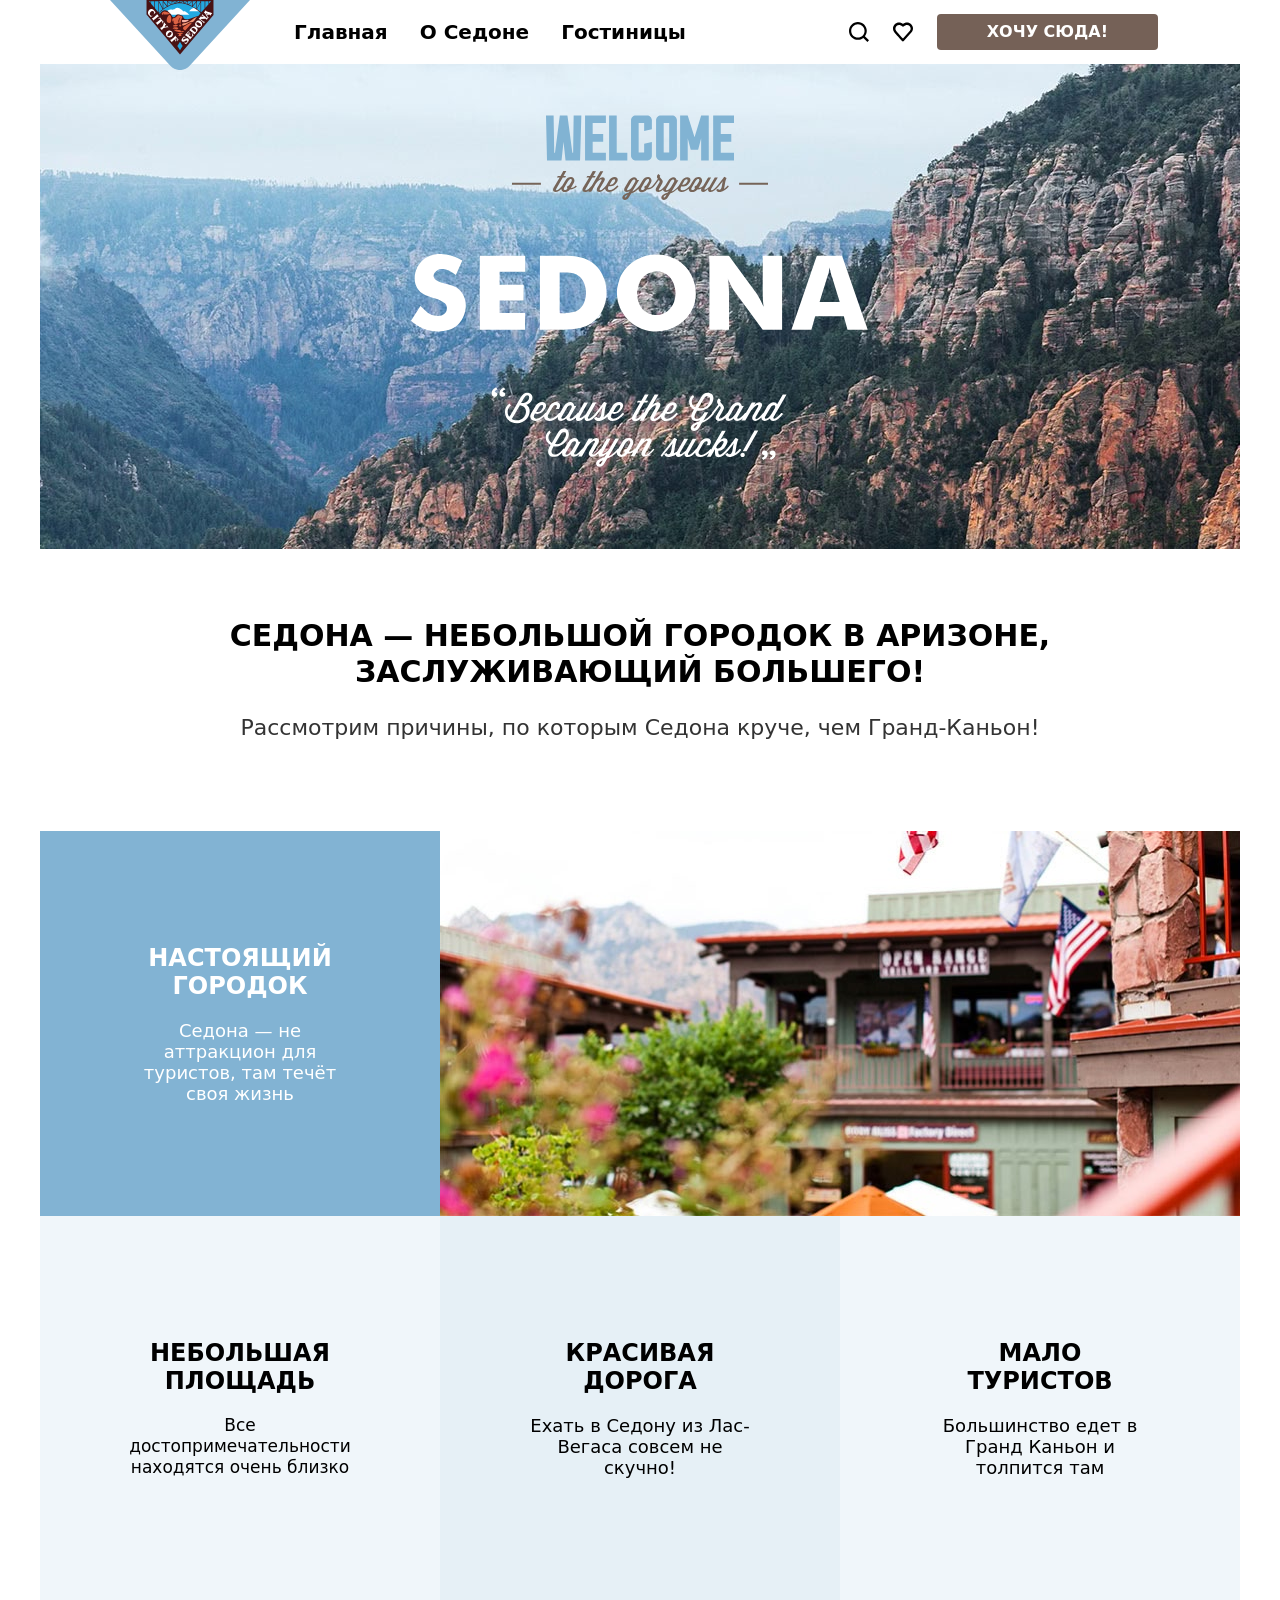
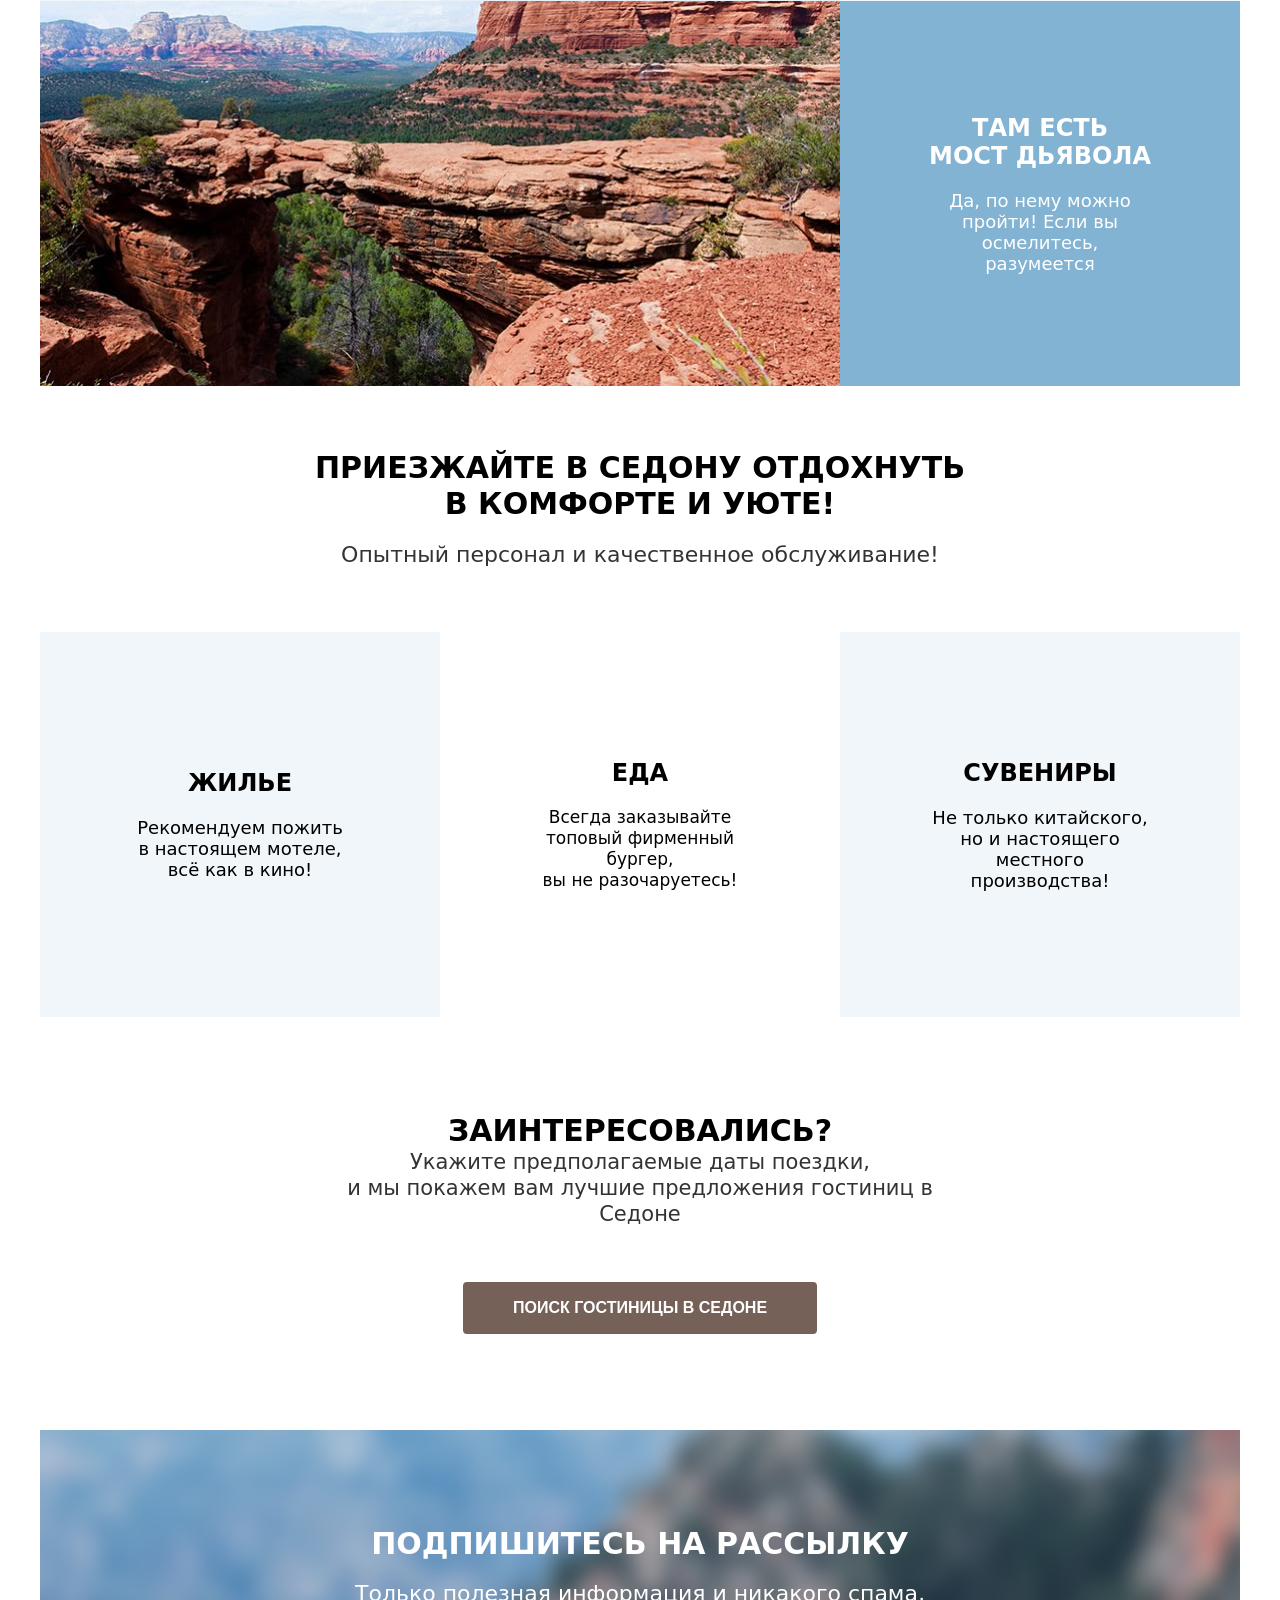
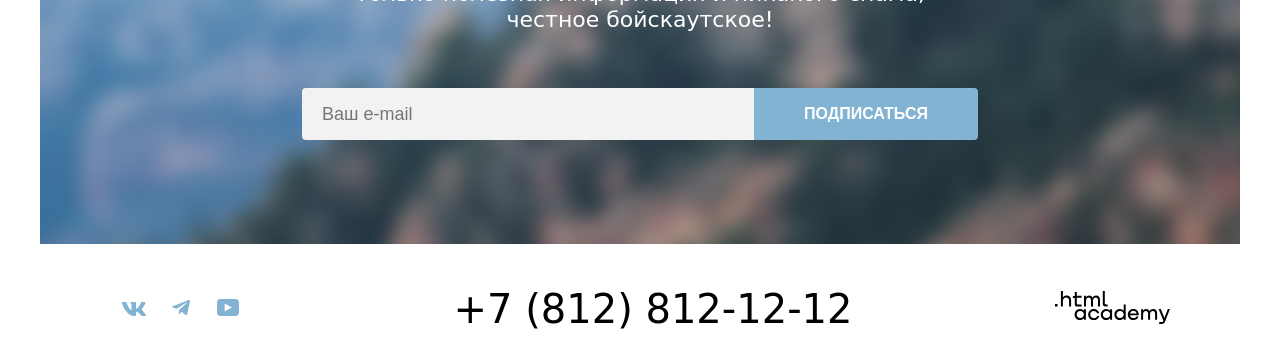
==== commit d5d2e014: "Add files via upload Исправлены замечания." ====
--- a/index.html
+++ b/index.html
@@ -11,7 +11,7 @@
   <body>
     <div class="container">
       <header>
-        <nav class="navigation">
+        <nav class="m-0 p-0 navigation">
           <div class="nav-left-side">
             <a class="navigation-logo" href="index.html">
               <img
@@ -22,7 +22,11 @@
                 alt="Логотип сайта гостиниц Седоны"
               />
             </a>
-            <ul class="navigation-list" aria-label="Навигационное меню">
+
+            <ul
+              class="m-0 p-0 list-reset navigation-list"
+              aria-label="Навигационное меню"
+            >
               <li class="navigation-item">
                 <a
                   class="navigation-link navigation-link-current"
@@ -40,7 +44,7 @@
           </div>
 
           <ul
-            class="navigation-list navigation-list-user"
+            class="m-0 p-0 list-reset navigation-list navigation-list-user"
             aria-label="Пользовательское меню"
           >
             <li class="navigation-item">
@@ -82,7 +86,7 @@
         <section class="hero-visual-container">
           <h1 class="visually-hidden">Гостиницы Седоны</h1>
           <img
-            class="page-logo-hero"
+            class="m-0 p-0 page-logo-hero"
             src="public/svg/welcome.svg"
             alt="Визуальный логотип сайта гостиниц Седоны"
             width="458"
@@ -90,22 +94,22 @@
           />
         </section>
 
-        <section class="description-container">
-          <h2 class="page-index-title">
+        <section class="m-0 description-container gap-divider">
+          <h2 class="m-0 p-0 page-index-title">
             Седона — небольшой городок в Аризоне,<br />
             заслуживающий большего!
           </h2>
-          <p class="page-index-description">
+          <p class="m-0 p-0 page-index-description">
             Рассмотрим причины, по которым Седона круче, чем Гранд-Каньон!
           </p>
         </section>
 
         <section class="page-index-features">
           <h2 class="visually-hidden">5 причин посетить гостиницу Седона</h2>
-          <ul class="features-list">
+          <ul class="m-0 p-0 list-reset features-list">
             <li class="feature-item feature-item-blue">
-              <h3 class="feature-title">Настоящий городок</h3>
-              <p class="feature-text">
+              <h3 class="m-0 p-0 feature-title">Настоящий городок</h3>
+              <p class="m-0 p-0 feature-text">
                 Седона — не аттракцион для туристов, там течёт своя жизнь
               </p>
             </li>
@@ -121,28 +125,28 @@
             </li>
 
             <li class="feature-item feature-item-white">
-              <h3 class="feature-title">Небольшая площадь</h3>
-              <p class="feature-text">
+              <h3 class="m-0 p-0 feature-title">Небольшая площадь</h3>
+              <p class="m-0 p-0 feature-text tiny-font-divider">
                 Все достопримечательности находятся очень близко
               </p>
             </li>
 
             <li class="feature-item feature-item-lightblue">
-              <h3 class="feature-title">
+              <h3 class="m-0 p-0 feature-title">
                 Красивая<br />
                 дорога
               </h3>
-              <p class="feature-text">
+              <p class="m-0 p-0 feature-text">
                 Ехать в Седону из Лас-Вегаса совсем не скучно!
               </p>
             </li>
 
             <li class="feature-item feature-item-white">
-              <h3 class="feature-title">
+              <h3 class="m-0 p-0 feature-title">
                 Мало<br />
                 туристов
               </h3>
-              <p class="feature-text">
+              <p class="m-0 p-0 feature-text">
                 Большинство едет в Гранд Каньон и толпится там
               </p>
             </li>
@@ -158,48 +162,48 @@
             </li>
 
             <li class="feature-item feature-item-blue">
-              <h3 class="feature-title">
+              <h3 class="m-0 p-0 feature-title">
                 Там есть<br />
                 мост дьявола
               </h3>
-              <p class="feature-text">
+              <p class="m-0 p-0 feature-text">
                 Да, по нему можно пройти! Если вы осмелитесь, разумеется
               </p>
             </li>
           </ul>
         </section>
 
-        <section class="second-description-container">
-          <h2 class="page-index-title">
+        <section class="m-0 second-description-container">
+          <h2 class="m-0 p-0 page-index-title">
             Приезжайте в Седону отдохнуть<br />
             в комфорте и уюте!
           </h2>
-          <p class="page-index-description">
+          <p class="m-0 p-0 page-index-description">
             Опытный персонал и качественное обслуживание!
           </p>
         </section>
 
         <section>
-          <ul class="features-list">
-            <li class="feature-item feature-item-white">
-              <h3 class="feature-title">Жилье</h3>
-              <p class="feature-text">
+          <ul class="m-0 p-0 list-reset features-list">
+            <li class="feature-item feature-item-white feature-item-divider">
+              <h3 class="m-0 p-0 feature-title">Жилье</h3>
+              <p class="m-0 p-0 feature-text">
                 Рекомендуем пожить<br />
                 в настоящем мотеле,<br />
                 всё как в кино!
               </p>
             </li>
-            <li class="feature-item feature-item-default">
-              <h3 class="feature-title">Еда</h3>
-              <p class="feature-text">
+            <li class="feature-item feature-item-default feature-item-divider">
+              <h3 class="m-0 p-0 feature-title">Еда</h3>
+              <p class="m-0 p-0 feature-text tiny-font-divider">
                 Всегда заказывайте<br />
                 топовый фирменный бургер,<br />
                 вы не разочаруетесь!
               </p>
             </li>
-            <li class="feature-item feature-item-white">
-              <h3 class="feature-title">Сувениры</h3>
-              <p class="feature-text">
+            <li class="feature-item feature-item-white feature-item-divider">
+              <h3 class="m-0 p-0 feature-title">Сувениры</h3>
+              <p class="m-0 p-0 feature-text">
                 Не только китайского,<br />
                 но и настоящего местного<br />
                 производства!
@@ -209,10 +213,10 @@
         </section>
 
         <div class="wrap-container">
-          <section class="description-container description-container-wrap">
-            <div class="marking-search">
-              <h2 class="page-index-title">Заинтересовались?</h2>
-              <p class="page-index-description">
+          <section class="m-0 description-container description-container-wrap">
+            <div class="m-0 p-0 marking-search">
+              <h2 class="m-0 p-0 page-index-title">Заинтересовались?</h2>
+              <p class="m-0 p-0 page-index-description tiny-font">
                 Укажите предполагаемые даты поездки,<br />и мы покажем вам
                 лучшие предложения гостиниц в Седоне
               </p>
@@ -227,10 +231,14 @@
         </div>
 
         <div class="wrap-container background-hero-inner">
-          <section class="description-container description-container-email">
-            <div class="marking-search">
-              <h2 class="page-index-title white-color">Подпишитесь на рассылку</h2>
-              <p class="page-index-description white-color">
+          <section
+            class="m-0 description-container description-container-email"
+          >
+            <div class="m-0 p-0 marking-search">
+              <h2 class="m-0 p-0 page-index-title white-color">
+                Подпишитесь на рассылку
+              </h2>
+              <p class="m-0 p-0 page-index-description white-color">
                 Только полезная информация и никакого спама,<br />
                 честное бойскаутское!
               </p>
@@ -264,7 +272,7 @@
 
       <footer class="page-footer">
         <ul
-          class="page-footer-list"
+          class="m-0 p-0 list-reset page-footer-list"
           aria-label="Ссылки на социальные сети и телефон для связи"
         >
           <li class="page-footer-item">
@@ -308,11 +316,11 @@
           </li>
         </ul>
 
-          <span>
-            <a class="page-footer-link contacts-phone" href="tel:+78128121212"
-              >+7 (812) 812-12-12</a
-            >
-          </span>
+        <span>
+          <a class="page-footer-link contacts-phone" href="tel:+78128121212"
+            >+7 (812) 812-12-12</a
+          >
+        </span>
 
         <a class="htmlacademy-logo" href="https://htmlacademy.ru">
           <img
--- a/styles/styles.css
+++ b/styles/styles.css
@@ -30,6 +30,7 @@
   --forms-inputs: #3f5e72;
   --forms-elements-1: #e5e5e5;
   --forms-elements-2: #f2f2f2;
+  --z-index-logo: 1035;
 }
 
 @font-face {
@@ -46,6 +47,12 @@
   font-weight: 700;
   src: url("public/fonts/pt-sans-bold.woff2");
   font-display: swap;
+}
+
+*,
+*::before,
+*::after {
+  box-sizing: border-box;
 }
 
 .container {
@@ -83,6 +90,18 @@
   white-space: nowrap;
 }
 
+.m-0 {
+  margin: 0;
+}
+
+.p-0 {
+  padding: 0;
+}
+
+.list-reset {
+  list-style: none;
+}
+
 .navigation-link {
   display: block;
   padding: 20px 16px;
@@ -108,7 +127,7 @@
   padding: 8px 50px;
   width: 160px;
   height: 36px;
-  background: var(--texts-hover);
+  background-color: var(--texts-hover);
   font-weight: 700;
   font-size: 16px;
   line-height: 20px;
@@ -131,14 +150,16 @@
 }
 
 .description-container {
-  margin: 0;
   padding: 69px;
   margin-bottom: 21px;
-  background: var(--texts-background-deafault);
-  display: flex;
-  flex-direction: column;
-  justify-content: center;
-  align-items: center;
+  background-color: var(--texts-background-deafault);
+  display: flex;
+  flex-direction: column;
+  justify-content: center;
+  align-items: center;
+}
+
+.gap-divider {
   gap: 25px;
 }
 
@@ -149,11 +170,7 @@
   text-transform: uppercase;
   text-align: center;
   color: var(--texts-texts-basic);
-  letter-spacing: -1px;
-  margin: 0;
-  padding: 0;
   display: inline-block;
-  transform: scaleY(1.05);
 }
 
 .page-index-description {
@@ -162,9 +179,6 @@
   line-height: 26px;
   text-align: center;
   color: var(--texts-second);
-  letter-spacing: -0.5px;
-  margin: 0;
-  padding: 0;
 }
 
 .features-list {
@@ -182,50 +196,49 @@
   justify-content: center;
 }
 
+.feature-item-divider {
+  padding: 80px 85px;
+}
+
 .feature-title {
-  margin: 0 0 20px;
+  margin-bottom: 20px;
   font-weight: 700;
   font-size: 24px;
   line-height: 28px;
   text-transform: uppercase;
   text-align: center;
-  letter-spacing: -1px;
-  transform: scaleY(1.05);
 }
 
 .feature-text {
-  margin: 0;
   font-weight: 400;
   font-size: 18px;
   line-height: 21px;
   text-align: center;
-  letter-spacing: -0.5px;
 }
 
 .feature-item-white {
-  background: var(--background-second-1);
+  background-color: var(--background-second-1);
   color: var(--texts-texts-basic);
 }
 
 .feature-item-blue {
-  background: var(--buttons-second);
+  background-color: var(--buttons-second);
   color: var(--texts-background-deafault);
 }
 
 .feature-item-lightblue {
-  background: var(--background-second-2);
+  background-color: var(--background-second-2);
   color: var(--texts-texts-basic);
 }
 
 .feature-item-default {
-  background: var(--texts-background-deafault);
+  background-color: var(--texts-background-deafault);
   color: var(--texts-texts-basic);
 }
 
 .second-description-container {
-  margin: 0;
   padding: 64px;
-  background: var(--texts-background-deafault);
+  background-color: var(--texts-background-deafault);
   display: flex;
   flex-direction: column;
   justify-content: center;
@@ -258,11 +271,11 @@
 }
 
 .base-button-brown {
-  background: var(--texts-hover);
+  background-color: var(--texts-hover);
 }
 
 .base-button-blue {
-  background: var(--buttons-second);
+  background-color: var(--buttons-second);
 }
 
 .navigation-item-search .base-button-blue {
@@ -270,12 +283,30 @@
   border-radius: 0 4px 4px 0;
 }
 
+.base-card-button {
+  display: flex;
+  flex-direction: row;
+  align-items: center;
+  justify-content: center;
+  width: 140px;
+  height: 36px;
+  border: none;
+  cursor: pointer;
+  text-decoration: none;
+  border-radius: 4px;
+  font-weight: 700;
+  font-size: 16px;
+  line-height: 20px;
+  text-transform: uppercase;
+  color: var(--texts-background-deafault);
+}
+
 .base-button-green {
-  background: var(--buttons-select);
+  background-color: var(--buttons-select);
 }
 
 .base-button-transparent {
-  background: transparent;
+  background-color: transparent;
 }
 
 .input-email {
@@ -285,7 +316,7 @@
   border-radius: 4px 0 0 4px;
   width: 452px;
   height: 52px;
-  background: var(--forms-elements-2);
+  background-color: var(--forms-elements-2);
   font-weight: 400;
   font-size: 18px;
   line-height: 24px;
@@ -303,7 +334,7 @@
 }
 
 .search-page {
-  margin-right: 170px;
+  margin-right: 150px;
   text-align: left;
 }
 
@@ -312,13 +343,10 @@
   box-sizing: border-box;
   padding: 12px 20px;
   height: 49px;
-
   border: 2px solid var(--buttons-disabled);
   border-radius: 4px;
   width: 292px;
-  margin: 0;
   margin-right: 70px;
-
   font-weight: 400;
   font-size: 18px;
   line-height: 21px;
@@ -359,21 +387,14 @@
   font-size: 60px;
   line-height: 78px;
   color: var(--texts-background-deafault);
-  margin: 0;
-  padding: 0;
   margin-bottom: 8px;
-  letter-spacing: -1px;
-  transform: scaleY(1.05);
 }
 
 .breadcrumbs {
   display: flex;
   flex-direction: row;
-  align-items: baseline;
-  margin: 0;
-  padding: 0;
+  align-items: center;
   gap: 10px;
-  list-style-type: none;
 }
 
 .breadcrumbs-item {
@@ -382,6 +403,9 @@
 }
 
 .breadcrumbs-link {
+  display: flex;
+  align-items: center;
+  justify-content: center;
   font-weight: 400;
   font-size: 16px;
   line-height: 21px;
@@ -395,24 +419,30 @@
   line-height: 24px;
   text-transform: capitalize;
   color: var(--texts-background-deafault);
-  margin: 0;
-  padding: 0;
   margin-bottom: 32px;
-  letter-spacing: -1px;
 }
 
 .hotel-card {
-  display: flex;
-  flex-direction: column;
+  display: grid;
+  grid-template-columns: 1fr 1fr;
+  row-gap: 16px;
+  column-gap: 20px;
+  width: 340px;
   box-sizing: border-box;
   padding: 20px;
   border: 1px solid var(--buttons-disabled);
   border-radius: 4px;
-  width: 340px;
-  min-height: 438px;
+}
+
+.hotel-card-image {
+  grid-column: 1 / -1;
+  width: 100%;
+  height: 212px;
+  object-fit: cover;
 }
 
 .hotel-card-title {
+  grid-column: 1 / -1;
   font-weight: 700;
   font-size: 24px;
   line-height: 28px;
@@ -420,6 +450,8 @@
 }
 
 .hotel-card-options {
+  grid-column: 1 / 2;
+  align-self: center;
   font-weight: 400;
   font-size: 18px;
   line-height: 21px;
@@ -427,6 +459,9 @@
 }
 
 .hotel-card-price {
+  grid-column: 2 / 3;
+  justify-self: end;
+  align-self: center;
   font-weight: 400;
   font-size: 18px;
   line-height: 21px;
@@ -435,16 +470,36 @@
 }
 
 .hotel-card-rating {
+  display: flex;
+  grid-column: 2 / 3;
+  justify-content: center;
+  align-items: center;
   border-radius: 4px;
   width: 140px;
   height: 37px;
-  background: var(--forms-elements-2);
+  background-color: var(--forms-elements-2);
   font-weight: 400;
   font-size: 16px;
   line-height: 20px;
   text-transform: uppercase;
-  text-align: center;
   color: var(--texts-second);
+}
+
+.hotel-card-details {
+  grid-column: 1 / 2;
+}
+
+.hotel-card-favorites {
+  grid-column: 2 / 3;
+}
+
+.hotel-card-stars {
+  align-self: center;
+  width: 106px;
+  height: 24px;
+  background-image: url("data:image/svg+xml,%3Csvg xmlns='http://www.w3.org/2000/svg' width='24' height='24' viewBox='0 0 24 24' fill='%2383b3d3'%3E%3Cpath d='M12 17.3l-6.2 3.7 1.6-7-5.4-4.7 7.2-.6L12 2l2.8 6.7 7.2.6-5.4 4.7 1.6 7z'/%3E%3C/svg%3E");
+  background-repeat: space;
+  background-size: 24px 24px;
 }
 
 .pagination-item {
@@ -454,7 +509,7 @@
   border-radius: 4px;
   width: 60px;
   height: 60px;
-  background: var(--buttons-second);
+  background-color: var(--buttons-second);
 }
 
 .pagination-link {
@@ -472,31 +527,27 @@
 }
 
 .pagination-current {
-  background: var(--forms-elements-2);
+  background-color: var(--forms-elements-2);
   color: var(--texts-texts-basic);
 }
 
 .pagination-continue {
-  background: var(--texts-background-deafault);
+  background-color: var(--texts-background-deafault);
 }
 
 .navigation {
   display: flex;
+  flex-direction: row;
+  align-items: center;
   height: 64px;
   padding-left: 70px;
   padding-right: 70px;
-  margin: 0 auto;
-}
-
-.nav-left-side {
-  display: flex;
-  flex-direction: row;
 }
 
 .navigation-logo {
   position: absolute;
   top: 0;
-  z-index: 10;
+  z-index: var(--z-index-logo);
 }
 
 .nav-left-side .navigation-list {
@@ -506,30 +557,21 @@
 .navigation-list {
   display: flex;
   flex-wrap: wrap;
-  align-items: center;
-  justify-content: space-around;
-  margin: 0;
-  padding: 0;
-  list-style-type: none;
-  letter-spacing: -1px;
 }
 
 .navigation-list-user {
-  display: flex;
-  align-items: center;
-  min-width: 268px;
-  list-style-type: none;
-  margin: 0;
   margin-left: auto;
-  padding: 0;
 }
 
 .navigation-list-user .navigation-link {
+  display: flex;
   padding: 20px 12px;
-  height: 64px;
-  display: flex;
-  align-items: center;
-  box-sizing: border-box;
+  align-items: center;
+}
+
+.navigation-item {
+  display: flex;
+  align-items: center;
 }
 
 .page-logo {
@@ -538,7 +580,6 @@
 
 .page-logo-hero {
   display: block;
-  margin: 0 auto;
 }
 
 .features-list {
@@ -546,9 +587,6 @@
   flex-wrap: wrap;
   justify-content: space-between;
   width: 100%;
-  margin: 0 auto;
-  padding: 0;
-  list-style: none;
 }
 
 .feature-image {
@@ -583,7 +621,6 @@
   justify-content: space-between;
   align-items: center;
   min-height: 107px;
-  margin: 0 auto;
 }
 
 .navigation-item-search {
@@ -598,7 +635,6 @@
   display: flex;
   justify-content: center;
   align-items: center;
-  gap: 0;
 }
 
 .page-footer {
@@ -608,7 +644,6 @@
   align-items: center;
   box-sizing: border-box;
   padding: 40px 70px 30px;
-  margin: 0 auto;
   min-height: 120px;
   width: 100%;
 }
@@ -618,9 +653,6 @@
   flex-wrap: wrap;
   align-items: center;
   justify-content: space-between;
-  margin: 0;
-  padding: 0;
-  list-style-type: none;
   width: auto;
 }
 
@@ -640,27 +672,16 @@
   margin-bottom: 40px;
 }
 
-.catalog-filter-item {
-  margin: 0;
-  padding: 0;
-  list-style: none;
-}
-
 .catalog-filter-list {
   display: flex;
   flex-direction: column;
   gap: 16px;
-  margin: 0;
-  padding: 0;
-  padding-inline-start: 0;
 }
 
 .catalog-filter-group {
   display: flex;
   flex-direction: column;
   gap: 16px;
-  margin: 0;
-  padding: 0;
   border: 0;
 }
 
@@ -683,9 +704,7 @@
   flex-direction: row;
   flex-wrap: wrap;
   box-sizing: border-box;
-  margin: 0;
   padding: 50px 70px 60px;
-  gap: 32px;
 }
 
 .catalog-page-header {
@@ -719,8 +738,6 @@
   flex-wrap: wrap;
   box-sizing: border-box;
   gap: 20px;
-  list-style: none;
-  padding-inline-start: 0;
   margin-bottom: 80px;
 }
 
@@ -730,9 +747,6 @@
   flex-wrap: wrap;
   box-sizing: border-box;
   gap: 8px;
-  list-style: none;
-  padding-inline-start: 0;
-  margin-bottom: 60px;
 }
 
 .navigation-item-search .base-button-brown {
@@ -742,3 +756,11 @@
 .white-color {
   color: var(--texts-background-deafault);
 }
+
+.tiny-font {
+  font-size: 21px;
+}
+
+.tiny-font-divider {
+  font-size: 17px;
+}
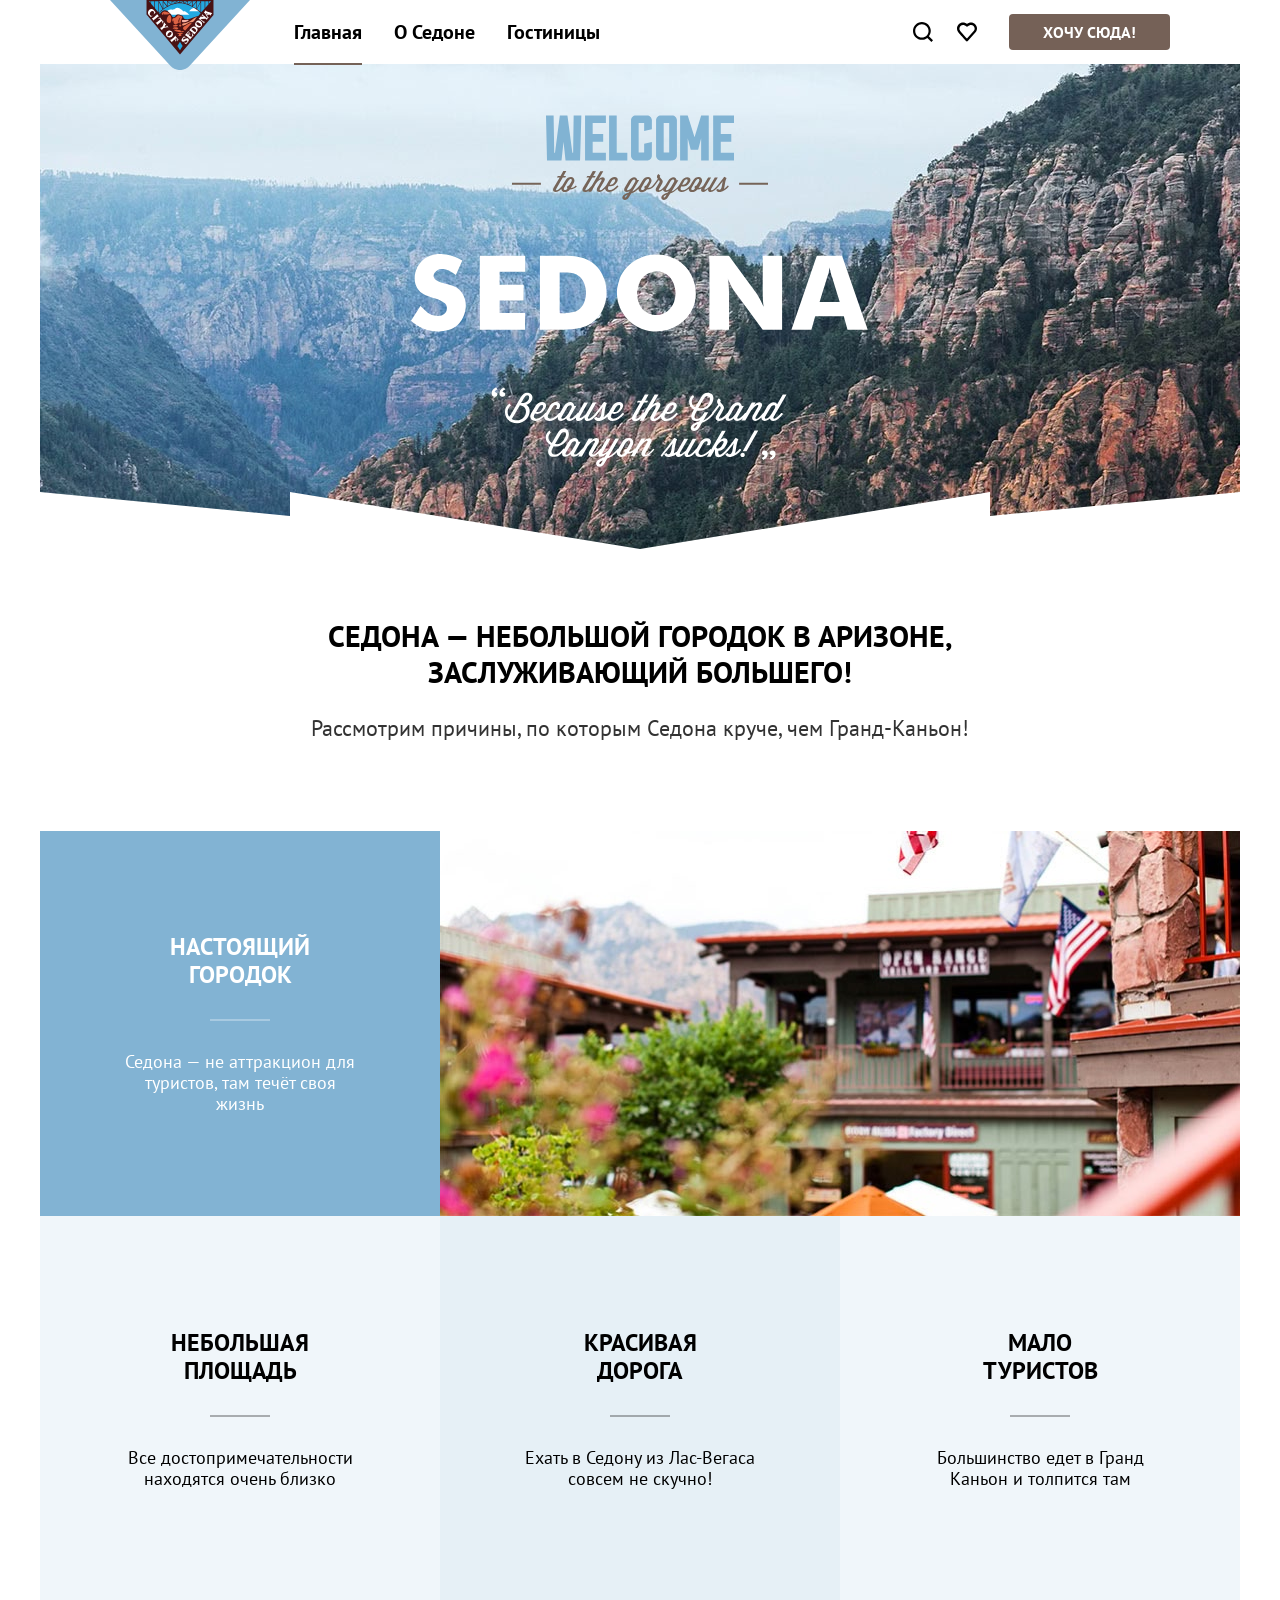
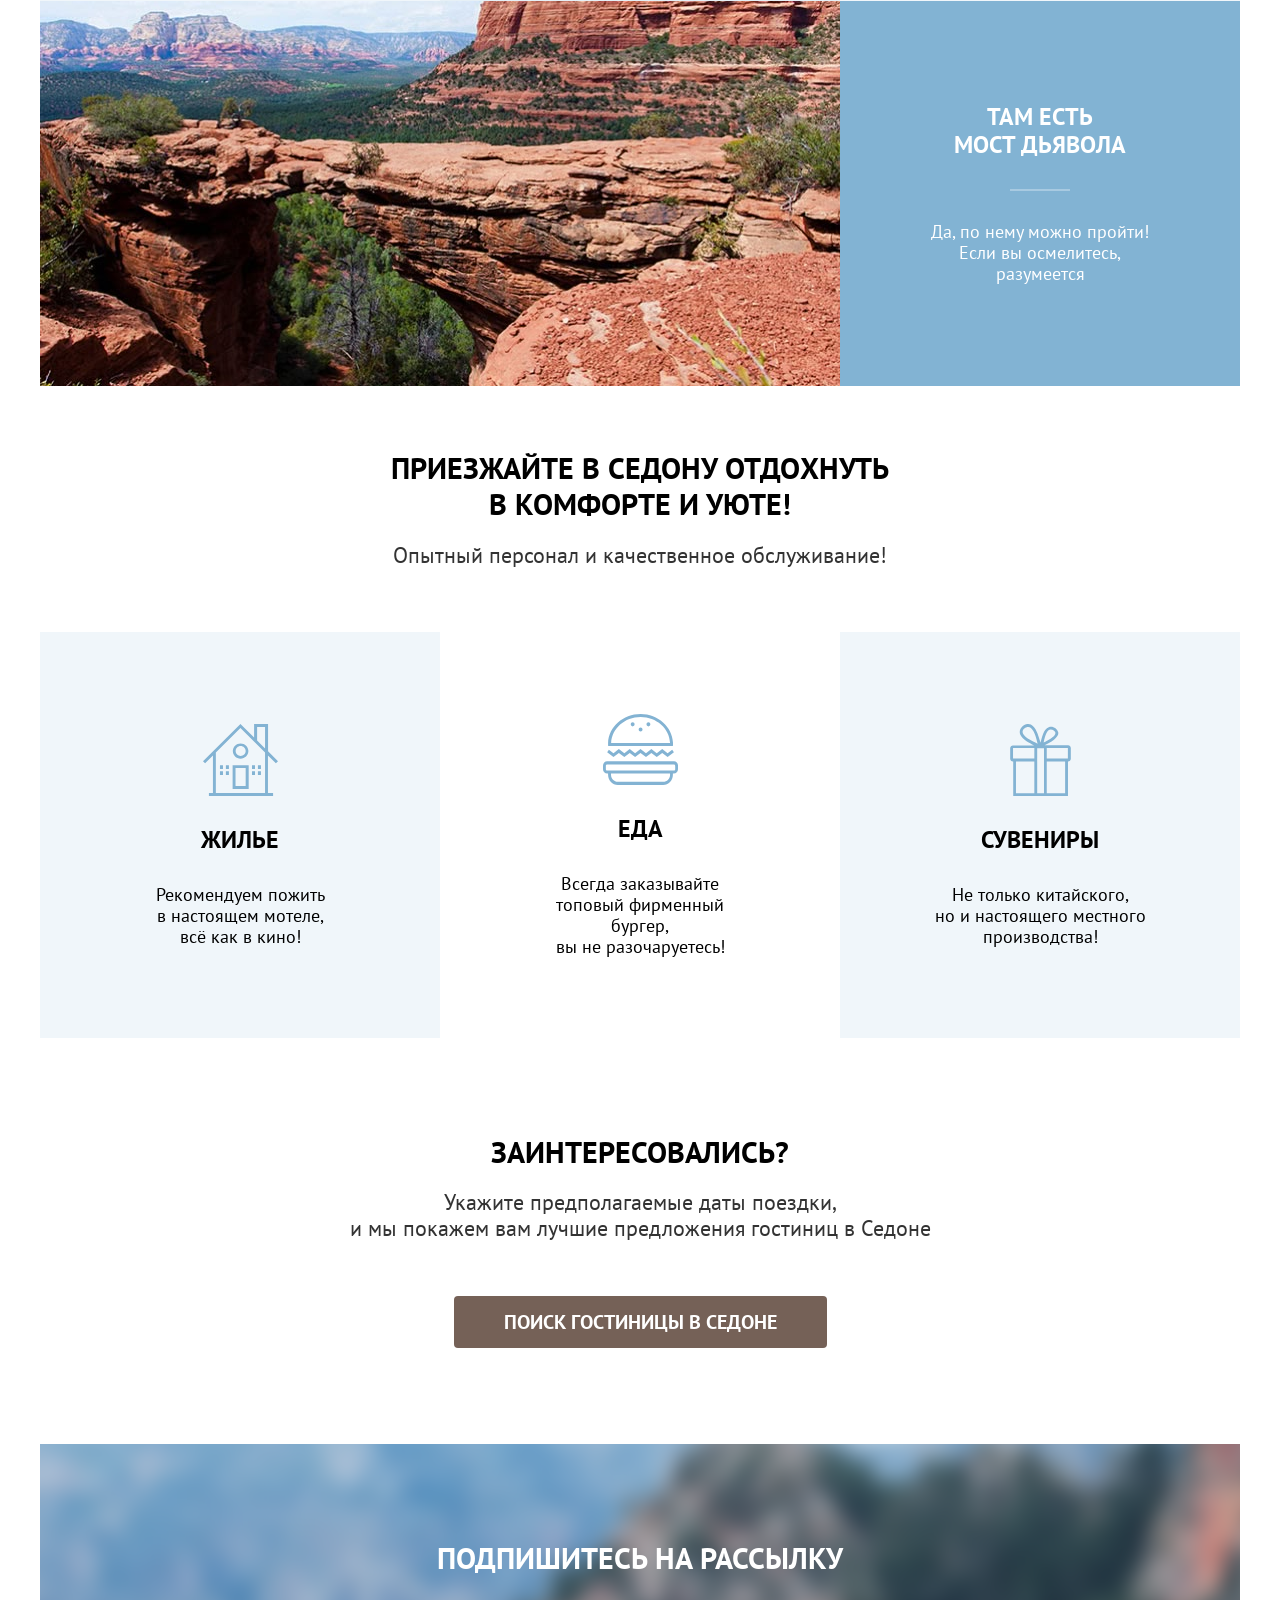
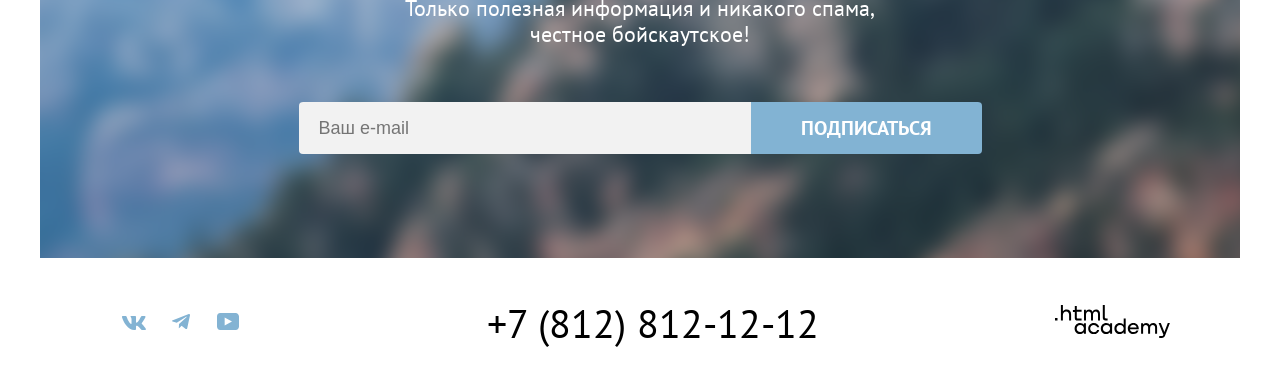
==== commit 873dfece: "Add files via upload" ====
--- a/index.html
+++ b/index.html
@@ -7,6 +7,13 @@
     <title>Гостиницы Седоны</title>
 
     <link rel="stylesheet" href="styles/styles.css" />
+
+    <link
+      rel="icon"
+      type="image/png"
+      sizes="32x32"
+      href="public/images/favicon.png"
+    />
   </head>
   <body>
     <div class="container">
@@ -22,9 +29,8 @@
                 alt="Логотип сайта гостиниц Седоны"
               />
             </a>
-
             <ul
-              class="m-0 p-0 list-reset navigation-list"
+              class="list-reset navigation-list"
               aria-label="Навигационное меню"
             >
               <li class="navigation-item">
@@ -48,7 +54,7 @@
             aria-label="Пользовательское меню"
           >
             <li class="navigation-item">
-              <button class="navigation-link search-trigger" type="button">
+              <button class="navigation-link link-wrapper" type="button">
                 <img
                   class="header-icon"
                   src="public/svg/search.svg"
@@ -60,7 +66,7 @@
               </button>
             </li>
             <li class="navigation-item">
-              <a class="navigation-link" href="#">
+              <a class="navigation-link link-wrapper nav-right-margin" href="#">
                 <img
                   class="header-icon"
                   src="public/svg/favorites.svg"
@@ -71,8 +77,8 @@
                 <span class="visually-hidden">Иконка избранное</span>
               </a>
             </li>
-            <li class="navigation-item">
-              <a class="navigation-link" href="#">
+            <li class="navigation-item to-right-side">
+              <a class="navigation-btn" href="#">
                 <span class="base-button base-button-brown button-hero"
                   >Хочу сюда!</span
                 >
@@ -120,13 +126,13 @@
                 src="public/images/photo-1.jpg"
                 alt="Фасад гостиницы в Седоне на фоне гор"
                 width="800"
-                height="385"
+                min-height="385"
               />
             </li>
 
             <li class="feature-item feature-item-white">
               <h3 class="m-0 p-0 feature-title">Небольшая площадь</h3>
-              <p class="m-0 p-0 feature-text tiny-font-divider">
+              <p class="m-0 p-0 feature-text">
                 Все достопримечательности находятся очень близко
               </p>
             </li>
@@ -185,7 +191,9 @@
 
         <section>
           <ul class="m-0 p-0 list-reset features-list">
-            <li class="feature-item feature-item-white feature-item-divider">
+            <li
+              class="feature-item another-padding feature-item-white feature-item-divider-home"
+            >
               <h3 class="m-0 p-0 feature-title">Жилье</h3>
               <p class="m-0 p-0 feature-text">
                 Рекомендуем пожить<br />
@@ -193,15 +201,19 @@
                 всё как в кино!
               </p>
             </li>
-            <li class="feature-item feature-item-default feature-item-divider">
+            <li
+              class="feature-item another-padding feature-item-default feature-item-divider-food"
+            >
               <h3 class="m-0 p-0 feature-title">Еда</h3>
-              <p class="m-0 p-0 feature-text tiny-font-divider">
+              <p class="m-0 p-0 feature-text">
                 Всегда заказывайте<br />
                 топовый фирменный бургер,<br />
                 вы не разочаруетесь!
               </p>
             </li>
-            <li class="feature-item feature-item-white feature-item-divider">
+            <li
+              class="feature-item another-padding feature-item-white feature-item-divider-present"
+            >
               <h3 class="m-0 p-0 feature-title">Сувениры</h3>
               <p class="m-0 p-0 feature-text">
                 Не только китайского,<br />
@@ -216,14 +228,17 @@
           <section class="m-0 description-container description-container-wrap">
             <div class="m-0 p-0 marking-search">
               <h2 class="m-0 p-0 page-index-title">Заинтересовались?</h2>
-              <p class="m-0 p-0 page-index-description tiny-font">
+              <p class="m-0 p-0 page-index-description">
                 Укажите предполагаемые даты поездки,<br />и мы покажем вам
                 лучшие предложения гостиниц в Седоне
               </p>
             </div>
 
             <div class="navigation-item-search">
-              <button class="base-button base-button-brown" type="button">
+              <button
+                class="base-button base-button-brown button-subscribe"
+                type="button"
+              >
                 <span>Поиск гостиницы в Седоне</span>
               </button>
             </div>
@@ -261,7 +276,10 @@
                   placeholder="Ваш e-mail"
                   required
                 />
-                <button class="base-button base-button-blue" type="submit">
+                <button
+                  class="base-button base-button-blue button-subscribe"
+                  type="submit"
+                >
                   Подписаться
                 </button>
               </form>
@@ -277,25 +295,39 @@
         >
           <li class="page-footer-item">
             <a class="page-footer-link" href="https://vk.com/htmlacademy">
-              <img
+              <svg
                 class="social-logo"
-                src="public/svg/VK.svg"
                 width="24"
                 height="14"
-                alt=""
-              />
+                viewBox="0 0 24 14"
+                fill="currentColor"
+                xmlns="http://www.w3.org/2000/svg"
+              >
+                <path
+                  fill-rule="evenodd"
+                  clip-rule="evenodd"
+                  d="M23.45.948c.166-.546 0-.948-.795-.948H20.03c-.668 0-.976.347-1.143.73 0 0-1.335 3.196-3.226 5.272-.612.602-.89.793-1.224.793-.167 0-.418-.191-.418-.738V.948c0-.656-.184-.948-.74-.948H9.151c-.417 0-.668.304-.668.593 0 .621.946.765 1.043 2.513v3.798c0 .833-.153.984-.487.984-.89 0-3.055-3.211-4.34-6.885C4.45.288 4.198 0 3.527 0H.9C.15 0 0 .347 0 .73c0 .682.89 4.07 4.145 8.551C6.315 12.341 9.37 14 12.153 14c1.669 0 1.875-.368 1.875-1.003v-2.313c0-.737.158-.884.687-.884.39 0 1.057.192 2.615 1.667C19.11 13.216 19.403 14 20.405 14h2.625c.75 0 1.126-.368.91-1.096-.238-.724-1.088-1.775-2.215-3.022-.612-.71-1.53-1.475-1.809-1.858-.389-.491-.278-.71 0-1.147 0 0 3.2-4.426 3.533-5.929h.001Z"
+                  fill="currentColor"
+                />
+              </svg>
               <span class="visually-hidden">Ссылка на Вконтакте</span>
             </a>
           </li>
           <li class="page-footer-item">
             <a class="page-footer-link" href="https://t.me/htmlacademy">
-              <img
+              <svg
                 class="social-logo"
-                src="public/svg/telegram.svg"
                 width="18"
                 height="16"
-                alt=""
-              />
+                viewBox="0 0 18 16"
+                fill="currentColor"
+                xmlns="http://www.w3.org/2000/svg"
+              >
+                <path
+                  d="M16.785.09926.840489 6.24775c-1.08815.43706-1.081854 1.04409-.199644 1.31478l4.093605 1.277L14.2058 2.8637c.4479-.27249.8571-.1259.5207.17266L7.05283 9.96185h-.00179l.00179.0009-.28238 4.21955c.41368 0 .59624-.1898.82826-.4137l1.98834-1.9335L13.7229 14.89c.7626.42 1.3103.2041 1.5-.7059l2.715-12.79525C18.2158.274623 17.5126-.229883 16.785.09926Z"
+                  fill="currentColor"
+                />
+              </svg>
               <span class="visually-hidden">Ссылка на Телеграм</span>
             </a>
           </li>
@@ -304,13 +336,19 @@
               class="page-footer-link"
               href="https://www.youtube.com/user/HTMLAcademyru"
             >
-              <img
+              <svg
                 class="social-logo"
-                src="public/svg/YouTube.svg"
                 width="22"
                 height="17"
-                alt=""
-              />
+                viewBox="0 0 22 17"
+                fill="currentColor"
+                xmlns="http://www.w3.org/2000/svg"
+              >
+                <path
+                  d="M18.607 0H3.17413C1.31343 0 0 1.59375 0 3.4v10.0937C0 15.4062 1.31343 17 3.17413 17H18.8259C20.4677 17 22 15.4063 22 13.6V3.4C21.7811 1.59375 20.4677 0 18.607 0ZM7.66169 12.5375v-8.075L14.995 8.5l-7.33331 4.0375Z"
+                  fill="currentColor"
+                />
+              </svg>
               <span class="visually-hidden">Ссылка на YouTube</span>
             </a>
           </li>
@@ -323,16 +361,152 @@
         </span>
 
         <a class="htmlacademy-logo" href="https://htmlacademy.ru">
-          <img
+          <svg
             class="footer-logo-academy"
-            src="public/svg/HTML Academy.svg"
-            alt=""
             width="115"
             height="33"
-          />
+            viewBox="0 0 115 33"
+            fill="currentColor"
+            xmlns="http://www.w3.org/2000/svg"
+          >
+            <path
+              d="M0 12.9v2.6h2.5v-2.6H0ZM11.6 4.5c-1.6 0-2.8.7-3.6 1.7h-.1V0h-2v15.5h2v-5.3c0-2.1 1.3-3.6 3.3-3.6 1.8 0 2.9 1.4 2.9 3.2v5.7h2V9.4c.1-3-1.8-4.9-4.5-4.9ZM26.6 4.8h-4.8V1.1h-2v3.8h-1.9v2h1.9v6c0 1.7 1 2.7 2.7 2.7h4.1v-2h-3.7c-.7 0-1.1-.4-1.1-1.1V6.8h4.8v-2ZM41.1 4.6c-1.6 0-2.9.8-3.5 2.1h-.1c-.6-1.2-1.8-2.1-3.4-2.1-1.4 0-2.5.8-3.1 1.8h-.1V4.8H29v10.6h2V10c0-2 1-3.5 2.6-3.5 1.5 0 2.4 1 2.4 2.6v6.3h2V9.8c0-2.4 1.4-3.3 2.6-3.3 1.5 0 2.4 1 2.4 2.6v6.3h2V8.9c.1-2.5-1.4-4.3-3.9-4.3ZM47.8 12.7c0 1.7 1 2.7 2.8 2.7h2v-2h-1.7c-.7 0-1.1-.4-1.1-1.1V0h-2v12.7ZM28.9 19.7c-.9-1.1-2.2-1.8-3.9-1.8-3.1 0-5.4 2.3-5.4 5.6s2.3 5.6 5.4 5.6c1.8 0 3-.8 3.8-1.9h.1v1.6h2V18.2h-2v1.5Zm-3.6 7.4c-2.2 0-3.6-1.6-3.6-3.6s1.4-3.6 3.6-3.6 3.6 1.6 3.6 3.6c0 1.9-1.4 3.6-3.6 3.6ZM44.2 22c-.5-2.4-2.6-4.1-5.4-4.1-3.4 0-5.6 2.5-5.6 5.6 0 3.1 2.2 5.6 5.6 5.6 2.8 0 4.9-1.8 5.4-4.2h-2.1c-.4 1.3-1.7 2.3-3.3 2.3-2.2 0-3.6-1.6-3.6-3.6s1.4-3.6 3.6-3.6c1.6 0 2.8 1 3.3 2.2h2.1V22ZM55.1 19.7c-.9-1.1-2.2-1.8-3.9-1.8-3.1 0-5.4 2.3-5.4 5.6s2.3 5.6 5.4 5.6c1.8 0 3-.8 3.8-1.9h.1v1.6h2V18.2h-2v1.5Zm-3.6 7.4c-2.2 0-3.6-1.6-3.6-3.6s1.4-3.6 3.6-3.6 3.6 1.6 3.6 3.6c0 1.9-1.5 3.6-3.6 3.6ZM68.7 19.8c-.9-1.1-2.2-1.9-3.9-1.9-3.1 0-5.4 2.3-5.4 5.6s2.2 5.6 5.4 5.6c1.7 0 3-.8 3.8-1.8h.1v1.5h2V13.4h-2v6.4Zm-3.6 7.3c-2.2 0-3.6-1.6-3.6-3.6s1.4-3.6 3.6-3.6 3.6 1.6 3.6 3.6c-.1 2-1.5 3.6-3.6 3.6ZM78.3 17.9c-3.3 0-5.5 2.5-5.5 5.6 0 3 2.1 5.6 5.5 5.6 2.5 0 4.5-1.3 5.2-3.6h-2.1c-.5 1-1.6 1.6-3 1.6-1.9 0-3.3-1.3-3.4-2.9h8.8c.2-3.6-2-6.3-5.5-6.3Zm0 1.9c1.7 0 3 1 3.3 2.6h-6.5c.3-1.5 1.5-2.6 3.2-2.6ZM98.2 17.9c-1.6 0-2.9.8-3.6 2h-.1c-.6-1.2-1.8-2-3.4-2-1.4 0-2.5.7-3.1 1.8v-1.5h-1.9v10.6h2v-5.4c0-2 1-3.4 2.6-3.5 1.5 0 2.4 1 2.4 2.6v6.3h2v-5.6c0-2.4 1.4-3.3 2.6-3.3 1.5 0 2.4 1 2.4 2.6v6.3h2v-6.5c.1-2.6-1.4-4.4-3.9-4.4ZM109.4 27l-3.6-8.9h-2.2l4.8 11.6c-.3.9-.7 1.2-1.7 1.2h-2.5v2h2.5c1.8 0 2.8-.8 3.5-2.6l4.7-12.2h-2.1l-3.4 8.9Z"
+              fill="currentColor"
+            />
+          </svg>
           <span class="visually-hidden">Ссылка на HTML Academy</span>
         </a>
       </footer>
     </div>
+
+    <div class="modal-container display-none">
+      <div class="modal modal-basket">
+        <button class="modal-close-button" type="button">
+          <span class="visually-hidden">Закрыть модальное окно</span>
+        </button>
+
+        <section class="modal-content">
+          <h2 class="m-0 p-0 modal-title">Поиск гостиницы в Седоне</h2>
+
+          <form
+            class="auth-form"
+            action="https://echo.htmlacademy.ru/"
+            method="post"
+          >
+            <div class="wrap-dates">
+              <div class="wrap-date">
+                <label class="date-title" for="date-arrival"
+                  >Дата заезда:</label
+                >
+                <div class="input-wrapper">
+                  <input
+                    class="m-0 input-date"
+                    type="text"
+                    name="arrival"
+                    id="date-arrival"
+                    placeholder="Укажите дату"
+                    onfocus="this.type = 'date'"
+                    onblur="if (!this.value) this.type = 'text';"
+                    required
+                  />
+                  <span class="field-message text-error"
+                    >Мы не можем отправить вас в прошлое.</span
+                  >
+                </div>
+              </div>
+
+              <div class="wrap-date">
+                <label class="date-title" for="date-departure"
+                  >Дата выезда:</label
+                >
+                <div class="input-wrapper">
+                  <input
+                    class="m-0 input-date"
+                    type="text"
+                    name="departure"
+                    id="date-departure"
+                    placeholder="Укажите дату"
+                    onfocus="this.type = 'date'"
+                    onblur="if (!this.value) this.type = 'text';"
+                    required
+                  />
+                  <span class="field-message"
+                    >На эти даты есть свободные номера. Пока есть.</span
+                  >
+                </div>
+              </div>
+            </div>
+
+            <div class="wrap-persons">
+              <label class="m-0 p-0 modal-title-persons" for="persons"
+                >Взрослые:</label
+              >
+
+              <div class="input-grid">
+                <button class="btn-minus" type="button">
+                  <span class="visually-hidden">Меньше</span>
+                </button>
+
+                <input
+                  class="m-0 input-persons"
+                  type="number"
+                  name="persons"
+                  id="persons"
+                  placeholder="0"
+                  min="1"
+                  max="10"
+                  required
+                />
+
+                <button class="m-0 p-0 btn-plus" type="button">
+                  <span class="visually-hidden">Больше</span>
+                </button>
+              </div>
+
+              <div class="label-wrapper">
+                <label class="m-0 p-0 modal-title-persons" for="children"
+                  >Дети:</label
+                >
+                <div class="info-block">
+                  <div class="full-information">
+                    <p class="m-0 p-0 info-modal-text">
+                      Укажите количество детей,<br />
+                      которые будут с вами, возраст<br />
+                      которых от 6 до 18 лет. Дети до 6 лет размещаются<br />
+                      бесплатно.
+                    </p>
+                  </div>
+                </div>
+              </div>
+
+              <div class="input-grid">
+                <button class="btn-minus" type="button">
+                  <span class="visually-hidden">Меньше</span>
+                </button>
+                <input
+                  class="m-0 input-persons"
+                  type="number"
+                  name="children"
+                  id="children"
+                  placeholder="0"
+                  min="1"
+                  max="10"
+                  required
+                />
+                <button class="m-0 p-0 btn-plus" type="button">
+                  <span class="visually-hidden">Больше</span>
+                </button>
+              </div>
+            </div>
+            <button
+              class="base-button base-button-blue button-modal"
+              type="submit"
+            >
+              Найти
+            </button>
+          </form>
+        </section>
+      </div>
+    </div>
   </body>
 </html>
--- a/styles/styles.css
+++ b/styles/styles.css
@@ -37,7 +37,7 @@
   font-family: "PT Sans";
   font-style: normal;
   font-weight: 400;
-  src: url("public/fonts/pt-sans.woff2");
+  src: url("../public/fonts/ptsans-400.woff2") format("woff2");
   font-display: swap;
 }
 
@@ -45,7 +45,7 @@
   font-family: "PT Sans";
   font-style: normal;
   font-weight: 700;
-  src: url("public/fonts/pt-sans-bold.woff2");
+  src: url("../public/fonts/ptsans-700.woff2") format("woff2");
   font-display: swap;
 }
 
@@ -103,7 +103,7 @@
 }
 
 .navigation-link {
-  display: block;
+  display: flex;
   padding: 20px 16px;
   font-weight: 700;
   font-size: 20px;
@@ -112,11 +112,15 @@
   text-decoration: none;
   text-transform: capitalize;
   color: var(--texts-texts-basic);
-}
-
-.search-trigger {
-  padding: 20px 12px;
-  height: 64px;
+  cursor: pointer;
+}
+
+.navigation-btn {
+  text-decoration: none;
+}
+
+.link-wrapper {
+  padding: 22px 12px;
   box-sizing: border-box;
   background-color: transparent;
   border: none;
@@ -134,6 +138,18 @@
   text-transform: uppercase;
   text-align: center;
   color: var(--texts-background-deafault);
+}
+
+.navigation-link-current {
+  text-decoration: underline;
+  text-decoration-color: #756257;
+  text-underline-offset: 24px;
+  text-decoration-thickness: 2px;
+  z-index: 1050;
+}
+
+.nav-right-margin {
+  margin-right: 20px;
 }
 
 .hero-visual-container {
@@ -149,6 +165,19 @@
   padding-top: 51px;
 }
 
+.hero-visual-container::before {
+  content: "";
+  position: absolute;
+  left: 0;
+  right: 0;
+  bottom: 0;
+  height: 57px;
+  background-image: url("../public/svg/divider.svg");
+  background-repeat: no-repeat;
+  background-position: center bottom;
+  background-size: contain;
+}
+
 .description-container {
   padding: 69px;
   margin-bottom: 21px;
@@ -187,13 +216,25 @@
 }
 
 .feature-item {
+  display: flex;
+  flex-direction: column;
+  justify-content: center;
+  align-items: center;
   width: 400px;
   min-height: 385px;
   box-sizing: border-box;
-  padding: 103px 85px;
-  display: flex;
-  flex-direction: column;
-  justify-content: center;
+  padding: 101px 85px;
+}
+
+.feature-title::after {
+  content: "";
+  display: block;
+  color: currentColor;
+  width: 60px;
+  height: 2px;
+  background-color: currentColor;
+  opacity: 0.3;
+  margin: 30px auto;
 }
 
 .feature-item-divider {
@@ -201,7 +242,6 @@
 }
 
 .feature-title {
-  margin-bottom: 20px;
   font-weight: 700;
   font-size: 24px;
   line-height: 28px;
@@ -234,6 +274,66 @@
 .feature-item-default {
   background-color: var(--texts-background-deafault);
   color: var(--texts-texts-basic);
+}
+
+.feature-item-divider-home .feature-title::after {
+  display: none;
+}
+
+.feature-item-divider-home .feature-title {
+  margin-bottom: 30px;
+}
+
+.feature-item-divider-home .feature-title::before {
+  content: "";
+  display: block;
+  width: 75px;
+  height: 72px;
+  background-image: url("../public/svg/home.svg");
+  background-repeat: no-repeat;
+  background-position: center;
+  background-size: contain;
+  margin: 0 auto 30px;
+}
+
+.feature-item-divider-food .feature-title::after {
+  display: none;
+}
+
+.feature-item-divider-food .feature-title {
+  margin-bottom: 30px;
+}
+
+.feature-item-divider-food .feature-title::before {
+  content: "";
+  display: block;
+  width: 75px;
+  height: 72px;
+  background-image: url("../public/svg/food.svg");
+  background-repeat: no-repeat;
+  background-position: center;
+  background-size: contain;
+  margin: 0 auto 30px;
+}
+
+.feature-item-divider-present .feature-title::after {
+  display: none;
+}
+
+.feature-item-divider-present .feature-title {
+  margin-bottom: 30px;
+}
+
+.feature-item-divider-present .feature-title::before {
+  content: "";
+  display: block;
+  width: 75px;
+  height: 72px;
+  background-image: url("../public/svg/present.svg");
+  background-repeat: no-repeat;
+  background-position: center;
+  background-size: contain;
+  margin: 0 auto 30px;
 }
 
 .second-description-container {
@@ -268,14 +368,92 @@
   font-size: 16px;
   line-height: 20px;
   text-transform: uppercase;
+  padding: 8px 34px;
 }
 
 .base-button-brown {
   background-color: var(--texts-hover);
 }
 
+.base-button-brown:hover {
+  background-color: var(--buttons-brown-hover);
+}
+
+.base-button-brown:focus {
+  background-color: var(--buttons-brown-hover);
+}
+
+.base-button-brown:active {
+  background-color: var(--texts-hover);
+  color: var(--texts-background-small);
+}
+
+.base-button-brown:disabled {
+  background-color: var(--buttons-disabled);
+  color: var(--texts-background-deafault);
+}
+
 .base-button-blue {
   background-color: var(--buttons-second);
+}
+
+.base-button-blue:hover {
+  background-color: var(--buttons-blue-hover);
+}
+
+.base-button-blue:focus {
+  background-color: var(--buttons-blue-hover);
+}
+
+.base-button-blue:active {
+  background-color: var(--buttons-second);
+  color: var(--texts-background-small);
+}
+
+.base-button-blue:disabled {
+  background-color: var(--buttons-disabled);
+  color: var(--texts-background-deafault);
+}
+
+.base-button-green {
+  background-color: var(--buttons-select);
+}
+
+.base-button-green:hover {
+  background-color: var(--buttons-green-hover);
+}
+
+.base-button-green:focus {
+  background-color: var(--buttons-green-hover);
+}
+
+.base-button-green:active {
+  background-color: var(--buttons-select);
+  color: var(--texts-background-small);
+}
+
+.base-button-green:disabled {
+  background-color: var(--buttons-disabled);
+  color: var(--texts-background-deafault);
+}
+
+.base-button-transparent {
+  background-color: transparent;
+}
+
+.base-button-transparent:hover {
+  opacity: 0.6;
+  color: var(--texts-background-deafault);
+}
+
+.base-button-transparent:focus {
+  border: 3px solid var(--icons-second);
+  color: var(--texts-background-deafault);
+}
+
+.base-button-transparent:active {
+  color: var(--texts-background-deafault);
+  opacity: 0.1;
 }
 
 .navigation-item-search .base-button-blue {
@@ -301,12 +479,47 @@
   color: var(--texts-background-deafault);
 }
 
-.base-button-green {
-  background-color: var(--buttons-select);
-}
-
-.base-button-transparent {
-  background-color: transparent;
+.button-modal {
+  width: 100%;
+  padding: 18px 77px;
+  font-size: 20px;
+  line-height: 24px;
+}
+
+.modal-close-button {
+  position: absolute;
+  padding: 0;
+  top: 64px;
+  right: 52px;
+  width: 52px;
+  height: 52px;
+  border-radius: 100%;
+  background-color: var(--forms-elements-2);
+  border: none;
+  background-repeat: no-repeat;
+  background-position: center;
+  cursor: pointer;
+}
+
+.modal-close-button:focus {
+  outline: 3px solid var(--icons-second);
+}
+
+.modal-close-button::after {
+  content: "";
+  position: absolute;
+  top: 50%;
+  left: 50%;
+  transform: translate(-50%, -50%);
+  width: 14px;
+  height: 14px;
+  background-image: url("../public/svg/close.svg");
+  background-repeat: no-repeat;
+  background-position: center;
+}
+
+.modal-close-button:active::after {
+  opacity: 0.3;
 }
 
 .input-email {
@@ -323,6 +536,10 @@
   color: var(--texts-texts-basic);
 }
 
+.input-email:focus {
+  outline: none;
+}
+
 .contacts-phone {
   font-weight: 400;
   font-size: 40px;
@@ -333,24 +550,49 @@
   text-decoration: none;
 }
 
+.contacts-phone:hover,
+.contacts-phone:focus {
+  color: var(--texts-hover);
+}
+
+.contacts-phone:active {
+  color: var(--texts-active);
+}
+
 .search-page {
-  margin-right: 150px;
+  margin-right: 200px;
   text-align: left;
 }
 
 .catalog-sort {
   display: flex;
   box-sizing: border-box;
+  appearance: none;
   padding: 12px 20px;
   height: 49px;
   border: 2px solid var(--buttons-disabled);
   border-radius: 4px;
+  background-image: url("../public/svg/arrow-down.svg");
+  background-size: 12px 7px;
+  background-repeat: no-repeat;
+  background-position: right 20px center;
   width: 292px;
   margin-right: 70px;
   font-weight: 400;
   font-size: 18px;
   line-height: 21px;
   color: var(--texts-second);
+}
+
+.catalog-sort:hover,
+.catalog-sort:focus {
+  border: 2px solid var(--buttons-blue-hover);
+  outline: none;
+}
+
+.catalog-sort:disabled {
+  border: 2px solid var(--background-basic-2);
+  color: var(--background-basic-2);
 }
 
 .background-hero-inner {
@@ -503,32 +745,39 @@
 }
 
 .pagination-item {
-  display: flex;
-  justify-content: center;
-  align-items: center;
-  border-radius: 4px;
+  display: block;
   width: 60px;
   height: 60px;
+}
+
+.pagination-link {
+  display: flex;
+  width: 100%;
+  height: 100%;
+  justify-content: center;
+  align-items: center;
   background-color: var(--buttons-second);
-}
-
-.pagination-link {
+  border-radius: 4px;
+  color: var(--texts-background-deafault);
   text-decoration: none;
   font-weight: 700;
   font-size: 20px;
-  line-height: 36px;
   text-transform: uppercase;
-  text-align: center;
-  color: var(--texts-background-deafault);
+}
+
+.pagination-link:hover,
+.pagination-link:focus {
+  background-color: var(--buttons-blue-hover);
 }
 
 .pagination-link-current {
-  color: var(--texts-texts-basic);
-}
-
-.pagination-current {
   background-color: var(--forms-elements-2);
   color: var(--texts-texts-basic);
+  cursor: default;
+}
+
+.pagination-link-current:hover {
+  background-color: var(--forms-elements-2);
 }
 
 .pagination-continue {
@@ -551,27 +800,29 @@
 }
 
 .nav-left-side .navigation-list {
-  margin-left: 168px;
+  margin-left: 128px;
 }
 
 .navigation-list {
   display: flex;
   flex-wrap: wrap;
+  align-content: center;
+  align-items: center;
+  list-style-type: none;
 }
 
 .navigation-list-user {
   margin-left: auto;
 }
 
-.navigation-list-user .navigation-link {
-  display: flex;
-  padding: 20px 12px;
-  align-items: center;
+.to-right-side {
+  margin-left: auto;
 }
 
 .navigation-item {
   display: flex;
   align-items: center;
+  align-content: center;
 }
 
 .page-logo {
@@ -681,13 +932,23 @@
 .catalog-filter-group {
   display: flex;
   flex-direction: column;
-  gap: 16px;
+  min-height: 150px;
+  justify-content: space-between;
   border: 0;
 }
 
+.filter-list {
+  display: flex;
+  flex-direction: column;
+  justify-content: space-between;
+  min-height: 100px;
+}
+
 .buttons-gap {
+  display: flex;
+  flex-direction: column;
+  margin-top: 56px;
   margin-left: auto;
-  align-self: flex-end;
   gap: 32px;
 }
 
@@ -725,6 +986,16 @@
   height: 48px;
 }
 
+.button-light:hover,
+.button-light:active {
+  border: 2px solid var(--texts-texts-basic);
+}
+
+.button-light:focus {
+  border: 2px solid var(--buttons-blue-hover);
+  outline: none;
+}
+
 .catalog-view {
   display: flex;
   flex-direction: row;
@@ -757,10 +1028,523 @@
   color: var(--texts-background-deafault);
 }
 
-.tiny-font {
-  font-size: 21px;
-}
-
-.tiny-font-divider {
-  font-size: 17px;
-}
+.another-padding {
+  padding: 81px 85px;
+}
+
+.htmlacademy-logo {
+  color: var(--texts-texts-basic);
+}
+
+.htmlacademy-logo:hover,
+.htmlacademy-logo:focus {
+  color: var(--texts-hover);
+}
+
+.htmlacademy-logo:active {
+  color: var(--texts-active);
+}
+
+.social-logo {
+  color: var(--icons-second);
+}
+
+.social-logo:hover,
+.social-logo:focus {
+  color: var(--buttons-blue-hover);
+}
+
+.social-logo:active {
+  color: var(--icons-second-active);
+}
+
+.catalog-filter-label {
+  display: flex;
+  flex-direction: row;
+}
+
+.catalog-filter-input {
+  appearance: none;
+  width: 20px;
+  height: 20px;
+  border-radius: 4px;
+  background-color: var(--texts-background-deafault);
+  cursor: pointer;
+  display: inline-grid;
+  place-content: center;
+  vertical-align: middle;
+  margin-right: 16px;
+}
+
+.catalog-filter-input:focus {
+  outline: 3px solid var(--icons-second);
+  outline-offset: 0;
+}
+
+.catalog-filter-input:checked {
+  background-image: url("../public/svg/check-mark.svg");
+  background-repeat: no-repeat;
+  background-position: center;
+}
+
+.catalog-filter-label:hover,
+.catalog-filter-label:active {
+  opacity: 0.3;
+}
+
+.catalog-filter-radio {
+  appearance: none;
+  width: 20px;
+  height: 20px;
+  border-radius: 100%;
+  background-color: var(--texts-background-deafault);
+  cursor: pointer;
+  display: inline-grid;
+  place-content: center;
+  vertical-align: middle;
+  margin-right: 16px;
+}
+
+.catalog-filter-radio:focus {
+  outline: 3px solid var(--icons-second);
+  outline-offset: 0;
+}
+
+.catalog-filter-radio:checked {
+  background-image: url("../public/svg/dot.svg");
+  background-repeat: no-repeat;
+  background-position: center;
+}
+
+button {
+  font-family: inherit;
+}
+
+.button-subscribe {
+  font-size: 20px;
+  line-height: 36px;
+}
+
+.modal-container {
+  position: fixed;
+  top: 0;
+  left: 0;
+  width: 100%;
+  height: 100%;
+  display: flex;
+  background-color: rgba(242, 242, 242, 0.8);
+  z-index: 1050;
+}
+
+.modal {
+  display: flex;
+  flex-direction: column;
+  width: 717px;
+  margin: auto;
+  border-radius: 30px;
+  box-sizing: border-box;
+  padding: 64px 70px;
+  box-shadow: 0 25px 50px 0 rgba(0, 0, 0, 0.15);
+  background-color: var(--texts-background-deafault);
+  z-index: 1055;
+}
+
+.modal-basket {
+  position: relative;
+}
+
+.modal-title {
+  font-weight: 700;
+  font-size: 30px;
+  line-height: 36px;
+  text-transform: uppercase;
+  text-align: start;
+  margin-bottom: 64px;
+  color: var(--texts-texts-basic);
+}
+
+.wrap-dates {
+  display: flex;
+  flex-direction: column;
+  gap: 23px;
+  margin-bottom: 23px;
+}
+
+.wrap-date {
+  display: flex;
+  flex-direction: row;
+  justify-content: space-between;
+}
+
+.date-title {
+  font-weight: 700;
+  font-size: 20px;
+  line-height: 24px;
+  text-transform: capitalize;
+  color: var(--texts-texts-basic);
+  margin-top: 13px;
+}
+
+.input-date {
+  position: relative;
+  border: 0;
+  padding: 14px 20px;
+  box-sizing: border-box;
+  border-radius: 4px;
+  width: 440px;
+  background-color: var(--forms-elements-2);
+  padding-right: 40px;
+  background-image: url("../public/svg/calendar.svg");
+  background-repeat: no-repeat;
+  background-position: right 22px center;
+  background-size: 16px 22px;
+  font-family: var(--font-family);
+  font-weight: 700;
+  font-size: 18px;
+  line-height: 24px;
+  color: var(--texts-texts-basic);
+  opacity: 0.6;
+  appearance: none;
+}
+
+.input-date::-webkit-calendar-picker-indicator {
+  position: absolute;
+  top: 0;
+  left: 0;
+  width: 100%;
+  height: 100%;
+  margin: 0;
+  padding: 0;
+  color: transparent;
+  background-color: transparent;
+  cursor: pointer;
+}
+
+.input-date:valid {
+  opacity: 1;
+}
+
+.input-date:hover {
+  background-color: var(--buttons-disabled);
+}
+
+.input-date:focus {
+  outline: 3px solid var(--icons-second);
+  background-color: var(--buttons-disabled);
+}
+
+.input-wrapper {
+  display: flex;
+  flex-direction: column;
+}
+
+.field-message {
+  margin: 4px 20px;
+  font-weight: 400;
+  font-size: 16px;
+  line-height: 21px;
+  color: var(--texts-second);
+}
+
+.text-error {
+  color: var(--texts-error);
+}
+
+.wrap-persons {
+  display: flex;
+  flex-direction: row;
+  gap: 46px;
+  margin-bottom: 48px;
+}
+
+.modal-title-persons {
+  font-weight: 700;
+  font-size: 20px;
+  line-height: 24px;
+  text-transform: capitalize;
+  color: var(--texts-texts-basic);
+  align-content: center;
+}
+
+.input-grid {
+  display: grid;
+  grid-template-columns: 40px 1fr 40px;
+  width: 110px;
+  height: 48px;
+  background-color: #f2f2f2;
+  border-radius: 4px;
+  overflow: hidden;
+}
+
+.input-persons {
+  grid-column: 2 / 3;
+  border: none;
+  background-color: transparent;
+  padding: 0;
+  margin: 0;
+  width: 31px;
+  font-family: inherit;
+  font-weight: 700;
+  font-size: 18px;
+  text-align: center;
+  appearance: none;
+}
+
+.input-persons::-webkit-outer-spin-button,
+.input-persons::-webkit-inner-spin-button {
+  -webkit-appearance: none;
+  margin: 0;
+}
+
+.input-persons[type="number"] {
+  -moz-appearance: textfield;
+}
+
+.input-persons:focus {
+  outline: none;
+}
+
+.btn-minus,
+.btn-plus {
+  position: relative;
+  border: none;
+  background-color: transparent;
+  cursor: pointer;
+  width: 40px;
+  height: 100%;
+  padding: 0;
+}
+
+.btn-minus::before,
+.btn-plus::before {
+  content: "";
+  position: absolute;
+  top: 50%;
+  left: 50%;
+  transform: translate(-50%, -50%);
+  width: 20px;
+  height: 20px;
+  background-repeat: no-repeat;
+  background-position: center;
+}
+
+.btn-minus:hover::before,
+.btn-plus:hover::before {
+  filter: brightness(0);
+}
+
+.btn-minus:focus::before,
+.btn-plus:focus::before {
+  filter: brightness(1);
+  outline: 3px solid var(--buttons-second);
+  border-radius: 4px;
+}
+
+.btn-minus::before {
+  background-image: url("../public/svg/minus.svg");
+}
+
+.btn-plus::before {
+  background-image: url("../public/svg/plus.svg");
+}
+
+.label-wrapper {
+  display: flex;
+  flex-direction: row;
+  gap: 10px;
+  align-items: center;
+  justify-content: center;
+  margin-left: auto;
+}
+
+.info-block {
+  position: relative;
+  width: 26px;
+  height: 26px;
+  border-radius: 100%;
+  background-color: var(--icons-second);
+  cursor: pointer;
+}
+
+.info-block::after {
+  content: "";
+  position: absolute;
+  top: 50%;
+  left: 50%;
+  transform: translate(-50%, -50%);
+  width: 20px;
+  height: 20px;
+  background-image: url("../public/svg/info.svg");
+  background-repeat: no-repeat;
+  background-position: center;
+}
+
+.full-information {
+  position: absolute;
+  top: 100%;
+  left: 50%;
+  transform: translate(-50%, 15px);
+  width: 256px;
+  padding: 15px 18px 18px 22px;
+  box-sizing: border-box;
+  border-radius: 10px;
+  box-shadow: 0 15px 30px 0 var(--background-basic-2);
+  background-color: var(--texts-second);
+}
+
+.full-information::after {
+  content: "";
+  position: absolute;
+  top: -9px;
+  left: 50%;
+  transform: translateX(-50%);
+  width: 19px;
+  height: 9px;
+  background-image: url("../public/svg/triangle.svg");
+  background-repeat: no-repeat;
+  background-position: center;
+}
+
+.info-modal-text {
+  font-weight: 400;
+  font-size: 16px;
+  line-height: 20px;
+  color: var(--texts-background-deafault);
+}
+
+.display-none {
+  display: none;
+}
+
+.range {
+  display: flex;
+  margin-top: auto;
+  margin-bottom: 3px;
+  width: 288px;
+  align-items: center;
+}
+
+.range-scale {
+  position: relative;
+  height: 4px;
+  background-color: var(--texts-background-active);
+  width: 100%;
+}
+
+.range-bar {
+  position: absolute;
+  height: 4px;
+  background-color: var(--texts-background-deafault);
+}
+
+.range-toggle {
+  position: absolute;
+  width: 20px;
+  height: 20px;
+  background-color: var(--texts-background-deafault);
+  border-radius: 5px;
+  cursor: pointer;
+  outline: none;
+  border: none;
+}
+
+.range-toggle:hover {
+  box-shadow: 0 4px 10px 0 rgba(0, 0, 0, 0.25);
+}
+
+.range-toggle:active,
+.range-toggle:focus {
+  border: 3px solid var(--icons-second);
+}
+
+.toggle-min {
+  top: -8px;
+}
+
+.toggle-max {
+  top: -8px;
+  right: -10px;
+}
+
+.value-inputs {
+  display: flex;
+  position: relative;
+  flex-direction: row;
+  gap: 2px;
+}
+
+.min-price {
+  display: flex;
+  flex-direction: row;
+}
+
+.value-input {
+  display: flex;
+  padding: 12px 20px;
+  box-sizing: border-box;
+  width: 143px;
+  border: none;
+  outline: none;
+  font-family: inherit;
+  font-weight: 700;
+  font-size: 18px;
+  line-height: 24px;
+  color: var(--texts-texts-basic);
+  appearance: none;
+  -webkit-appearance: none;
+  -moz-appearance: textfield;
+  background-color: var(--forms-elements-2);
+}
+
+.value-input:hover {
+  background-color: var(--buttons-disabled);
+}
+
+.value-input:focus {
+  background-color: var(--buttons-disabled);
+  outline: 2px solid var(--icons-second);
+}
+
+.value-input::-webkit-outer-spin-button,
+.value-input::-webkit-inner-spin-button {
+  -webkit-appearance: none;
+  margin: 0;
+}
+
+.value-input::placeholder {
+  color: var(--texts-texts-basic);
+  opacity: 1;
+}
+
+.value-input:focus::placeholder {
+  color: transparent;
+}
+
+.label-wrapper {
+  position: relative;
+  display: inline-block;
+}
+
+.label-text {
+  position: absolute;
+  font-family: inherit;
+  left: auto;
+  right: 20px;
+  top: 50%;
+  transform: translateY(-50%);
+  pointer-events: none;
+  color: var(--texts-texts-basic);
+  opacity: 0.3;
+}
+
+.value-min {
+  border-radius: 4px 0 0 4px;
+}
+
+.value-max {
+  border-radius: 0 4px 4px 0;
+}
+
+.another-filter-group {
+  margin-left: 80.5px;
+}
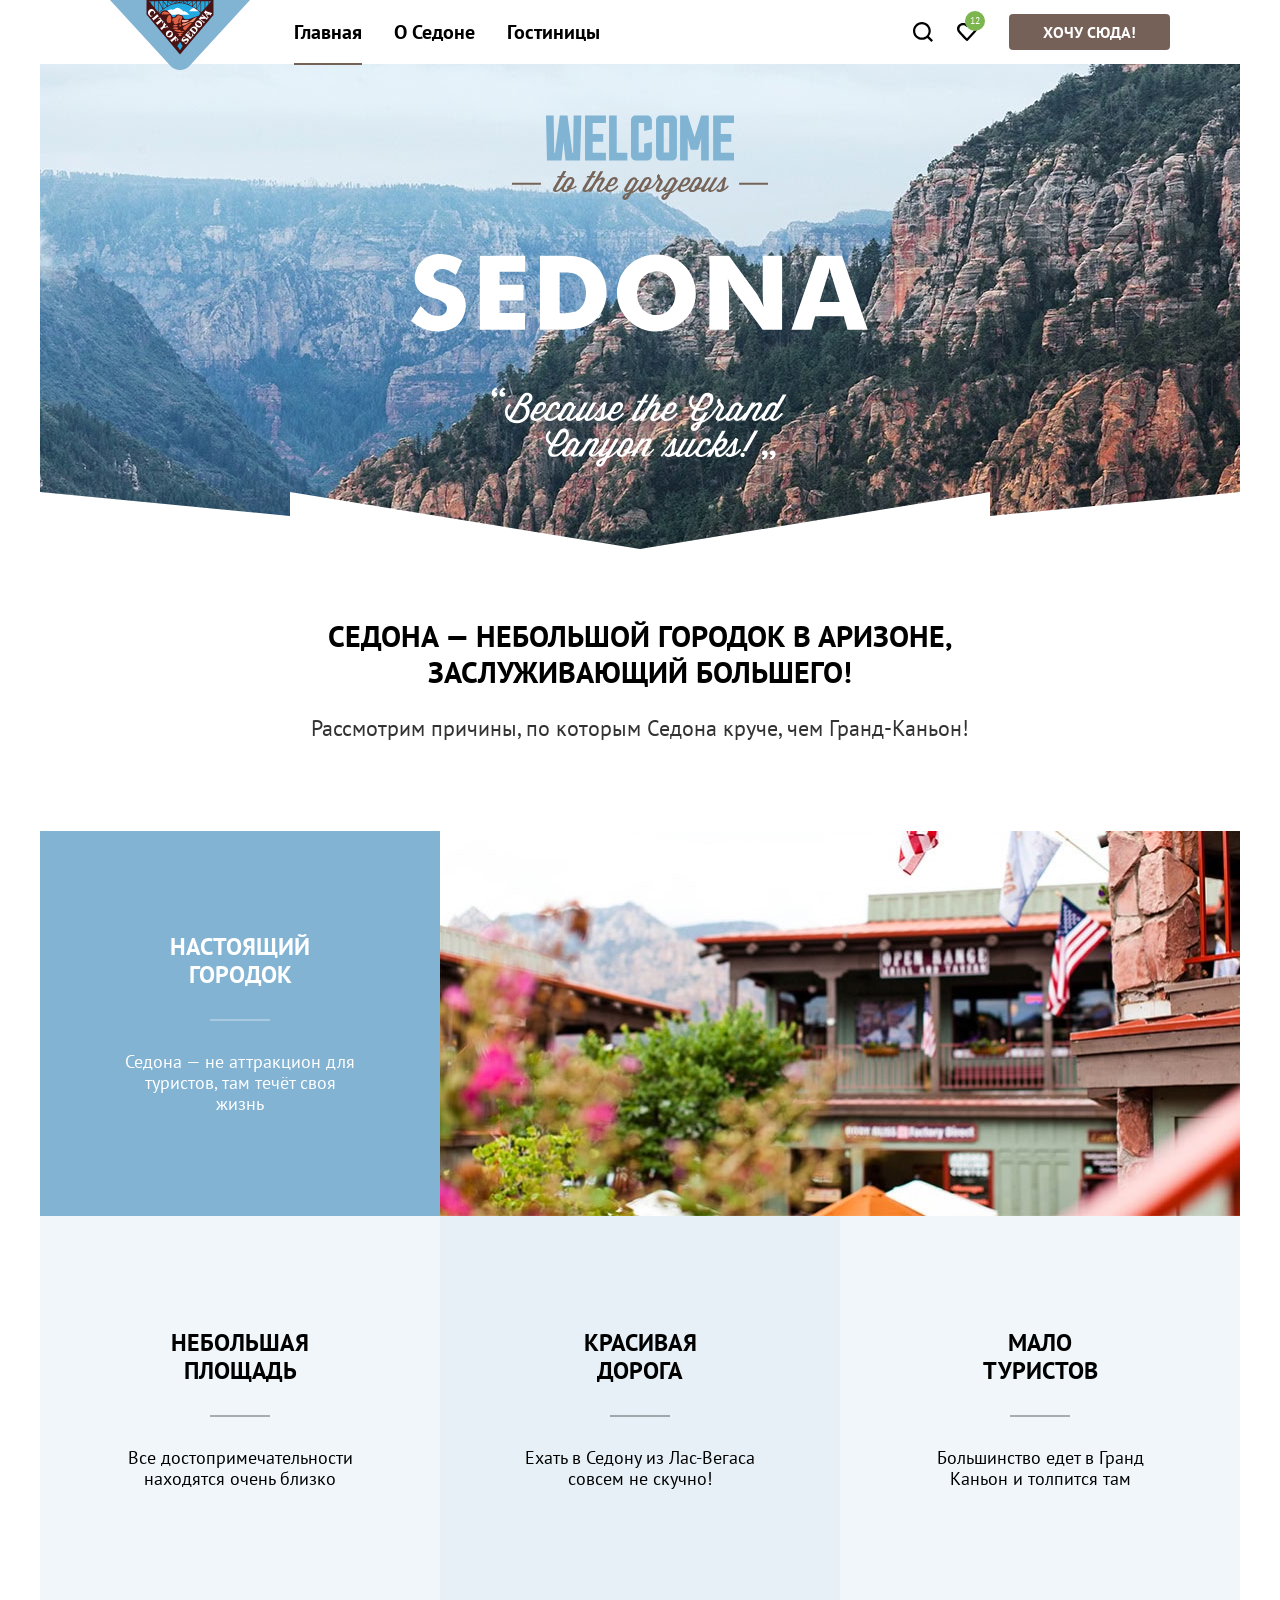
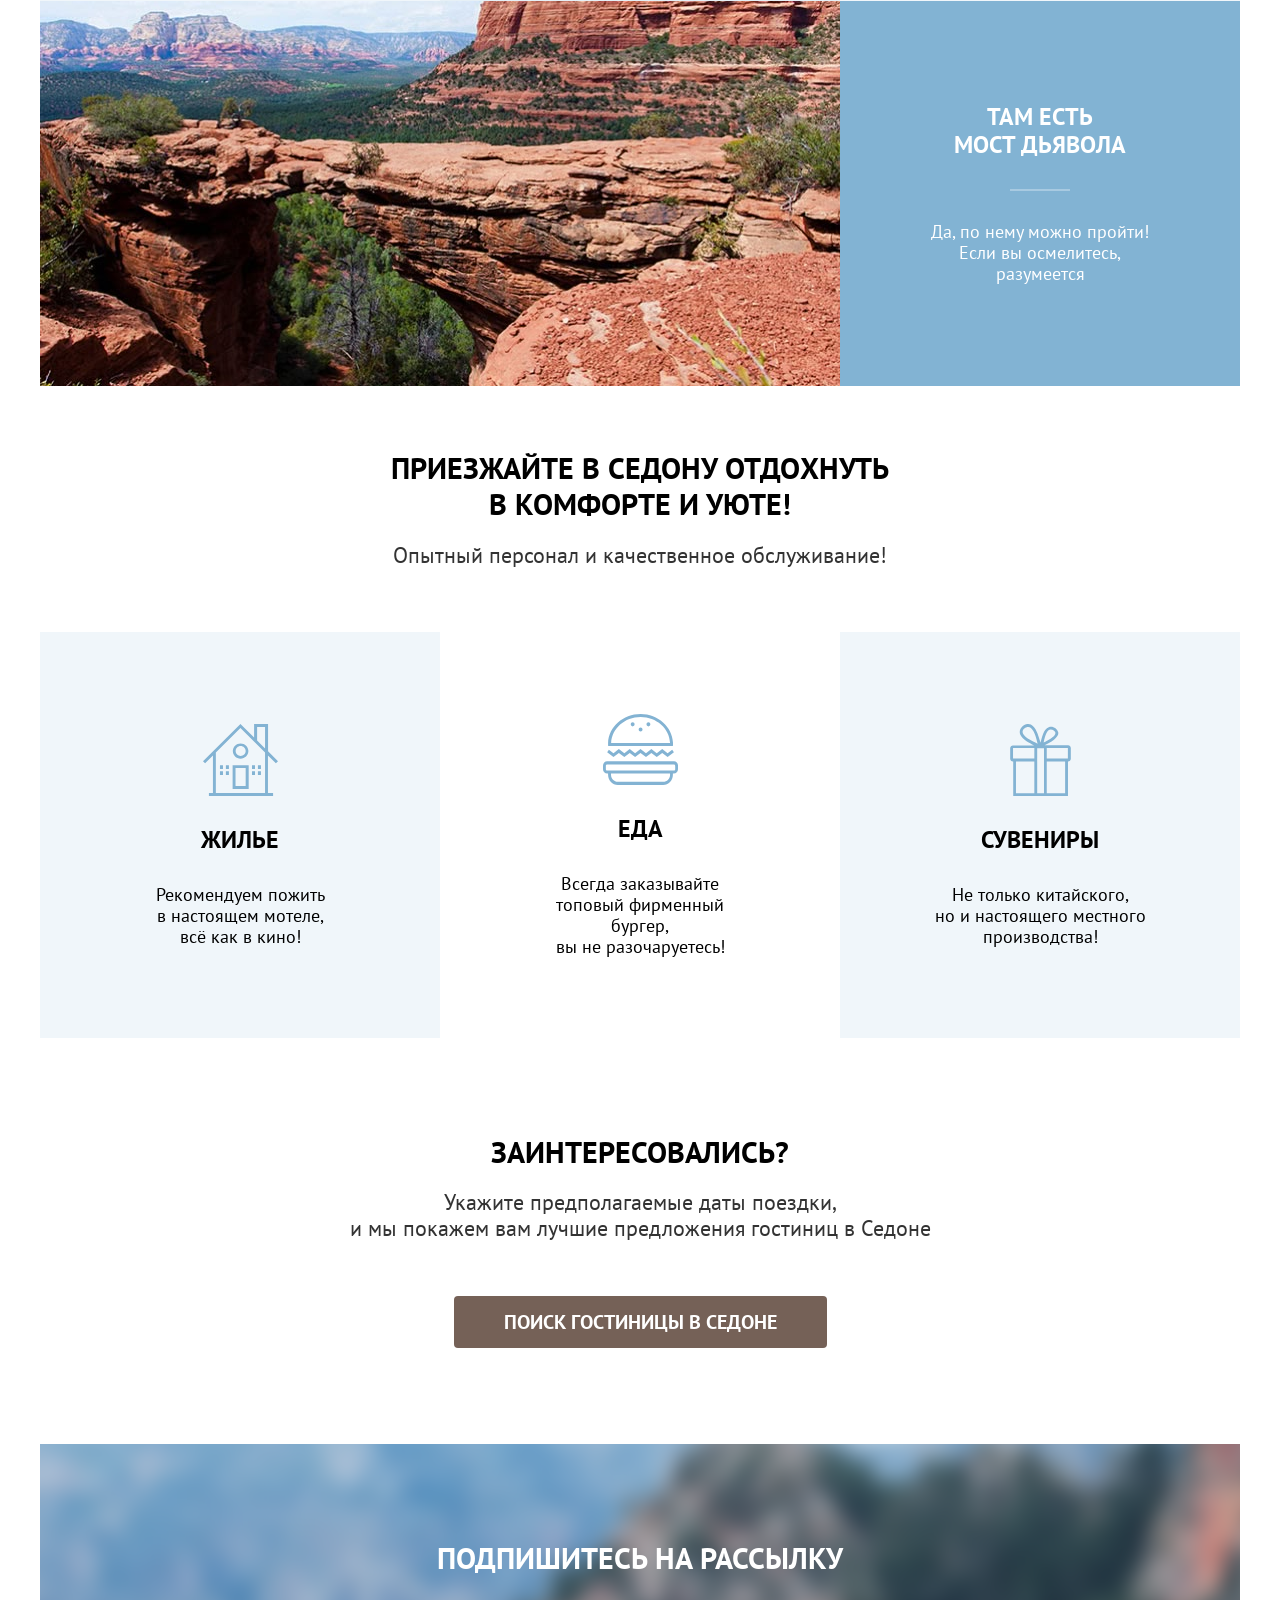
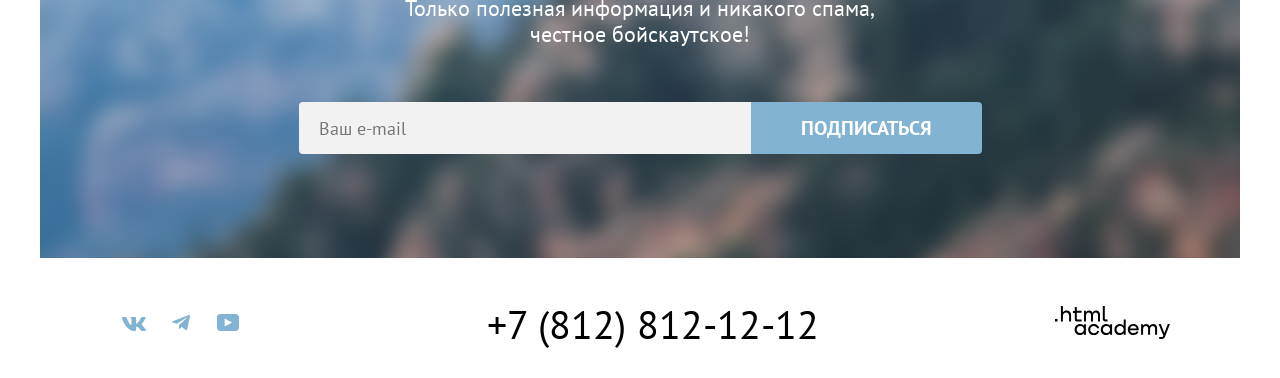
==== commit e7614afc: "Add files via upload Устранены мелкие недочеты, css прогнал через autoprefixer" ====
--- a/index.html
+++ b/index.html
@@ -30,7 +30,7 @@
               />
             </a>
             <ul
-              class="list-reset navigation-list"
+              class="m-0 p-0 list-reset navigation-list"
               aria-label="Навигационное меню"
             >
               <li class="navigation-item">
@@ -66,7 +66,7 @@
               </button>
             </li>
             <li class="navigation-item">
-              <a class="navigation-link link-wrapper nav-right-margin" href="#">
+              <a class="navigation-link link-wrapper nav-right-margin count-indicator" href="#">
                 <img
                   class="header-icon"
                   src="public/svg/favorites.svg"
--- a/styles/styles.css
+++ b/styles/styles.css
@@ -52,6 +52,7 @@
 *,
 *::before,
 *::after {
+  -webkit-box-sizing: border-box;
   box-sizing: border-box;
 }
 
@@ -60,7 +61,15 @@
   max-width: 1200px;
   margin: 0 auto;
   padding: 0 auto;
+  -webkit-box-sizing: border-box;
   box-sizing: border-box;
+}
+
+img {
+  max-width: 100%;
+  height: auto;
+  -o-object-fit: contain;
+  object-fit: contain;
 }
 
 html {
@@ -68,7 +77,12 @@
 }
 
 body {
-  display: flex;
+  display: -webkit-box;
+  display: -ms-flexbox;
+  display: flex;
+  -webkit-box-orient: vertical;
+  -webkit-box-direction: normal;
+  -ms-flex-direction: column;
   flex-direction: column;
   min-height: 100%;
   font-family: "PT Sans", system-ui, sans-serif;
@@ -78,6 +92,8 @@
 }
 
 .page-container {
+  -webkit-box-flex: 1;
+  -ms-flex-positive: 1;
   flex-grow: 1;
 }
 
@@ -86,6 +102,7 @@
   width: 1px;
   height: 1px;
   overflow: hidden;
+  -webkit-clip-path: inset(50%);
   clip-path: inset(50%);
   white-space: nowrap;
 }
@@ -103,6 +120,8 @@
 }
 
 .navigation-link {
+  display: -webkit-box;
+  display: -ms-flexbox;
   display: flex;
   padding: 20px 16px;
   font-weight: 700;
@@ -121,6 +140,7 @@
 
 .link-wrapper {
   padding: 22px 12px;
+  -webkit-box-sizing: border-box;
   box-sizing: border-box;
   background-color: transparent;
   border: none;
@@ -142,6 +162,7 @@
 
 .navigation-link-current {
   text-decoration: underline;
+  -webkit-text-decoration-color: #756257;
   text-decoration-color: #756257;
   text-underline-offset: 24px;
   text-decoration-thickness: 2px;
@@ -153,10 +174,17 @@
 }
 
 .hero-visual-container {
-  display: flex;
+  display: -webkit-box;
+  display: -ms-flexbox;
+  display: flex;
+  -webkit-box-align: start;
+  -ms-flex-align: start;
   align-items: start;
+  -webkit-box-pack: center;
+  -ms-flex-pack: center;
   justify-content: center;
   position: relative;
+  background-color: var(--background-basic-3);
   background-image: url("../public/images/index-background.jpg");
   height: 485px;
   background-repeat: no-repeat;
@@ -182,9 +210,19 @@
   padding: 69px;
   margin-bottom: 21px;
   background-color: var(--texts-background-deafault);
-  display: flex;
+  display: -webkit-box;
+  display: -ms-flexbox;
+  display: flex;
+  -webkit-box-orient: vertical;
+  -webkit-box-direction: normal;
+  -ms-flex-direction: column;
   flex-direction: column;
+  gap: 55px;
+  -webkit-box-pack: center;
+  -ms-flex-pack: center;
   justify-content: center;
+  -webkit-box-align: center;
+  -ms-flex-align: center;
   align-items: center;
 }
 
@@ -211,17 +249,30 @@
 }
 
 .features-list {
-  display: flex;
+  display: -webkit-box;
+  display: -ms-flexbox;
+  display: flex;
+  -ms-flex-wrap: wrap;
   flex-wrap: wrap;
 }
 
 .feature-item {
-  display: flex;
+  display: -webkit-box;
+  display: -ms-flexbox;
+  display: flex;
+  -webkit-box-orient: vertical;
+  -webkit-box-direction: normal;
+  -ms-flex-direction: column;
   flex-direction: column;
+  -webkit-box-pack: center;
+  -ms-flex-pack: center;
   justify-content: center;
+  -webkit-box-align: center;
+  -ms-flex-align: center;
   align-items: center;
   width: 400px;
   min-height: 385px;
+  -webkit-box-sizing: border-box;
   box-sizing: border-box;
   padding: 101px 85px;
 }
@@ -339,18 +390,37 @@
 .second-description-container {
   padding: 64px;
   background-color: var(--texts-background-deafault);
-  display: flex;
+  display: -webkit-box;
+  display: -ms-flexbox;
+  display: flex;
+  -webkit-box-orient: vertical;
+  -webkit-box-direction: normal;
+  -ms-flex-direction: column;
   flex-direction: column;
+  -webkit-box-pack: center;
+  -ms-flex-pack: center;
   justify-content: center;
+  -webkit-box-align: center;
+  -ms-flex-align: center;
   align-items: center;
   gap: 20px;
 }
 
 .base-button {
-  display: flex;
+  display: -webkit-box;
+  display: -ms-flexbox;
+  display: flex;
+  -ms-flex-wrap: wrap;
+  flex-wrap: wrap;
+  -webkit-box-orient: vertical;
+  -webkit-box-direction: normal;
+  -ms-flex-direction: column;
   flex-direction: column;
+  -webkit-box-sizing: border-box;
   box-sizing: border-box;
   padding: 8px 50px;
+  -webkit-box-pack: center;
+  -ms-flex-pack: center;
   justify-content: center;
   border: none;
   cursor: pointer;
@@ -457,17 +527,26 @@
 }
 
 .navigation-item-search .base-button-blue {
-  height: 52px;
+  min-height: 52px;
   border-radius: 0 4px 4px 0;
 }
 
 .base-card-button {
-  display: flex;
+  display: -webkit-box;
+  display: -ms-flexbox;
+  display: flex;
+  -webkit-box-orient: horizontal;
+  -webkit-box-direction: normal;
+  -ms-flex-direction: row;
   flex-direction: row;
-  align-items: center;
+  -webkit-box-align: center;
+  -ms-flex-align: center;
+  align-items: center;
+  -webkit-box-pack: center;
+  -ms-flex-pack: center;
   justify-content: center;
   width: 140px;
-  height: 36px;
+  min-height: 36px;
   border: none;
   cursor: pointer;
   text-decoration: none;
@@ -510,6 +589,8 @@
   position: absolute;
   top: 50%;
   left: 50%;
+  -webkit-transform: translate(-50%, -50%);
+  -ms-transform: translate(-50%, -50%);
   transform: translate(-50%, -50%);
   width: 14px;
   height: 14px;
@@ -525,10 +606,12 @@
 .input-email {
   border: 0;
   padding: 14px 20px;
+  -webkit-box-sizing: border-box;
   box-sizing: border-box;
   border-radius: 4px 0 0 4px;
   width: 452px;
   height: 52px;
+  font-family: inherit;
   background-color: var(--forms-elements-2);
   font-weight: 400;
   font-size: 18px;
@@ -565,8 +648,13 @@
 }
 
 .catalog-sort {
-  display: flex;
+  display: -webkit-box;
+  display: -ms-flexbox;
+  display: flex;
+  -webkit-box-sizing: border-box;
   box-sizing: border-box;
+  -webkit-appearance: none;
+  -moz-appearance: none;
   appearance: none;
   padding: 12px 20px;
   height: 49px;
@@ -615,11 +703,15 @@
   background-repeat: no-repeat;
   background-size: cover;
   background-position: right bottom;
+  -webkit-filter: blur(5px);
   filter: blur(5px);
+  -webkit-transform: scale(2.2);
+  -ms-transform: scale(2.2);
   transform: scale(2.2);
 }
 
 .wrap-hero-inner {
+  -webkit-box-sizing: border-box;
   box-sizing: border-box;
   padding: 35px 70px 70px;
 }
@@ -633,20 +725,37 @@
 }
 
 .breadcrumbs {
-  display: flex;
+  display: -webkit-box;
+  display: -ms-flexbox;
+  display: flex;
+  -webkit-box-orient: horizontal;
+  -webkit-box-direction: normal;
+  -ms-flex-direction: row;
   flex-direction: row;
+  -webkit-box-align: center;
+  -ms-flex-align: center;
   align-items: center;
   gap: 10px;
 }
 
 .breadcrumbs-item {
-  display: flex;
+  display: -webkit-box;
+  display: -ms-flexbox;
+  display: flex;
+  -webkit-box-align: center;
+  -ms-flex-align: center;
   align-items: center;
 }
 
 .breadcrumbs-link {
-  display: flex;
-  align-items: center;
+  display: -webkit-box;
+  display: -ms-flexbox;
+  display: flex;
+  -webkit-box-align: center;
+  -ms-flex-align: center;
+  align-items: center;
+  -webkit-box-pack: center;
+  -ms-flex-pack: center;
   justify-content: center;
   font-weight: 400;
   font-size: 16px;
@@ -665,11 +774,16 @@
 }
 
 .hotel-card {
+  display: -ms-grid;
   display: grid;
+  -ms-grid-columns: 1fr 20px 1fr;
   grid-template-columns: 1fr 1fr;
   row-gap: 16px;
+  -webkit-column-gap: 20px;
+  -moz-column-gap: 20px;
   column-gap: 20px;
   width: 340px;
+  -webkit-box-sizing: border-box;
   box-sizing: border-box;
   padding: 20px;
   border: 1px solid var(--buttons-disabled);
@@ -679,7 +793,8 @@
 .hotel-card-image {
   grid-column: 1 / -1;
   width: 100%;
-  height: 212px;
+  min-height: 212px;
+  -o-object-fit: cover;
   object-fit: cover;
 }
 
@@ -692,7 +807,10 @@
 }
 
 .hotel-card-options {
+  -ms-grid-column: 1;
+  -ms-grid-column-span: 1;
   grid-column: 1 / 2;
+  -ms-grid-row-align: center;
   align-self: center;
   font-weight: 400;
   font-size: 18px;
@@ -701,8 +819,12 @@
 }
 
 .hotel-card-price {
+  -ms-grid-column: 2;
+  -ms-grid-column-span: 1;
   grid-column: 2 / 3;
+  -ms-grid-column-align: end;
   justify-self: end;
+  -ms-grid-row-align: center;
   align-self: center;
   font-weight: 400;
   font-size: 18px;
@@ -712,13 +834,21 @@
 }
 
 .hotel-card-rating {
-  display: flex;
+  display: -webkit-box;
+  display: -ms-flexbox;
+  display: flex;
+  -ms-grid-column: 2;
+  -ms-grid-column-span: 1;
   grid-column: 2 / 3;
+  -webkit-box-pack: center;
+  -ms-flex-pack: center;
   justify-content: center;
+  -webkit-box-align: center;
+  -ms-flex-align: center;
   align-items: center;
   border-radius: 4px;
   width: 140px;
-  height: 37px;
+  min-height: 37px;
   background-color: var(--forms-elements-2);
   font-weight: 400;
   font-size: 16px;
@@ -728,33 +858,53 @@
 }
 
 .hotel-card-details {
+  -ms-grid-column: 1;
+  -ms-grid-column-span: 1;
   grid-column: 1 / 2;
 }
 
 .hotel-card-favorites {
+  -ms-grid-column: 2;
+  -ms-grid-column-span: 1;
   grid-column: 2 / 3;
 }
 
 .hotel-card-stars {
+  display: -webkit-box;
+  display: -ms-flexbox;
+  display: flex;
+  -webkit-box-orient: horizontal;
+  -webkit-box-direction: normal;
+  -ms-flex-direction: row;
+  flex-direction: row;
+  gap: 10px 6px;
+  -ms-flex-item-align: center;
+  -ms-grid-row-align: center;
   align-self: center;
   width: 106px;
-  height: 24px;
-  background-image: url("data:image/svg+xml,%3Csvg xmlns='http://www.w3.org/2000/svg' width='24' height='24' viewBox='0 0 24 24' fill='%2383b3d3'%3E%3Cpath d='M12 17.3l-6.2 3.7 1.6-7-5.4-4.7 7.2-.6L12 2l2.8 6.7 7.2.6-5.4 4.7 1.6 7z'/%3E%3C/svg%3E");
+  min-height: 18px;
+  background-image: url("../public/svg/star.svg");
   background-repeat: space;
-  background-size: 24px 24px;
+  background-size: 18px 17px;
 }
 
 .pagination-item {
   display: block;
   width: 60px;
-  height: 60px;
+  min-height: 60px;
 }
 
 .pagination-link {
+  display: -webkit-box;
+  display: -ms-flexbox;
   display: flex;
   width: 100%;
   height: 100%;
+  -webkit-box-pack: center;
+  -ms-flex-pack: center;
   justify-content: center;
+  -webkit-box-align: center;
+  -ms-flex-align: center;
   align-items: center;
   background-color: var(--buttons-second);
   border-radius: 4px;
@@ -785,28 +935,55 @@
 }
 
 .navigation {
-  display: flex;
+  display: -webkit-box;
+  display: -ms-flexbox;
+  display: flex;
+  -webkit-box-orient: horizontal;
+  -webkit-box-direction: normal;
+  -ms-flex-direction: row;
   flex-direction: row;
-  align-items: center;
-  height: 64px;
+  -webkit-box-align: center;
+  -ms-flex-align: center;
+  align-items: center;
+  min-height: 64px;
+  height: auto;
   padding-left: 70px;
   padding-right: 70px;
 }
 
 .navigation-logo {
-  position: absolute;
-  top: 0;
+  display: -webkit-box;
+  display: -ms-flexbox;
+  display: flex;
+  -ms-flex-item-align: start;
+  align-self: flex-start;
+  margin-right: 28px;
+  margin-bottom: -10px;
   z-index: var(--z-index-logo);
 }
 
-.nav-left-side .navigation-list {
-  margin-left: 128px;
+.nav-left-side {
+  display: -webkit-box;
+  display: -ms-flexbox;
+  display: flex;
+  -webkit-box-orient: horizontal;
+  -webkit-box-direction: normal;
+  -ms-flex-direction: row;
+  flex-direction: row;
+  -ms-flex-wrap: wrap;
+  flex-wrap: wrap;
 }
 
 .navigation-list {
-  display: flex;
+  display: -webkit-box;
+  display: -ms-flexbox;
+  display: flex;
+  -ms-flex-wrap: wrap;
   flex-wrap: wrap;
+  -ms-flex-line-pack: center;
   align-content: center;
+  -webkit-box-align: center;
+  -ms-flex-align: center;
   align-items: center;
   list-style-type: none;
 }
@@ -820,13 +997,14 @@
 }
 
 .navigation-item {
-  display: flex;
-  align-items: center;
+  display: -webkit-box;
+  display: -ms-flexbox;
+  display: flex;
+  -webkit-box-align: center;
+  -ms-flex-align: center;
+  align-items: center;
+  -ms-flex-line-pack: center;
   align-content: center;
-}
-
-.page-logo {
-  display: block;
 }
 
 .page-logo-hero {
@@ -834,8 +1012,13 @@
 }
 
 .features-list {
-  display: flex;
+  display: -webkit-box;
+  display: -ms-flexbox;
+  display: flex;
+  -ms-flex-wrap: wrap;
   flex-wrap: wrap;
+  -webkit-box-pack: justify;
+  -ms-flex-pack: justify;
   justify-content: space-between;
   width: 100%;
 }
@@ -849,8 +1032,14 @@
 }
 
 .wrap-container {
-  display: flex;
+  display: -webkit-box;
+  display: -ms-flexbox;
+  display: flex;
+  -webkit-box-pack: center;
+  -ms-flex-pack: center;
   justify-content: center;
+  -webkit-box-align: center;
+  -ms-flex-align: center;
   align-items: center;
   min-height: 406px;
 }
@@ -867,85 +1056,163 @@
 }
 
 .marking-search {
-  display: flex;
+  display: -webkit-box;
+  display: -ms-flexbox;
+  display: flex;
+  -webkit-box-orient: vertical;
+  -webkit-box-direction: normal;
+  -ms-flex-direction: column;
   flex-direction: column;
+  -webkit-box-pack: justify;
+  -ms-flex-pack: justify;
   justify-content: space-between;
+  -webkit-box-align: center;
+  -ms-flex-align: center;
   align-items: center;
   min-height: 107px;
 }
 
 .navigation-item-search {
-  display: flex;
+  display: -webkit-box;
+  display: -ms-flexbox;
+  display: flex;
+  -webkit-box-orient: vertical;
+  -webkit-box-direction: normal;
+  -ms-flex-direction: column;
   flex-direction: column;
+  -webkit-box-pack: end;
+  -ms-flex-pack: end;
   justify-content: flex-end;
-  align-items: center;
-  min-height: 107px;
+  -webkit-box-align: center;
+  -ms-flex-align: center;
+  align-items: center;
 }
 
 .subscription-form {
-  display: flex;
+  display: -webkit-box;
+  display: -ms-flexbox;
+  display: flex;
+  -ms-flex-wrap: wrap;
+  flex-wrap: wrap;
+  -webkit-box-pack: center;
+  -ms-flex-pack: center;
   justify-content: center;
+  -webkit-box-align: center;
+  -ms-flex-align: center;
   align-items: center;
 }
 
 .page-footer {
-  display: flex;
+  display: -webkit-box;
+  display: -ms-flexbox;
+  display: flex;
+  -webkit-box-orient: horizontal;
+  -webkit-box-direction: normal;
+  -ms-flex-direction: row;
   flex-direction: row;
+  -webkit-box-pack: justify;
+  -ms-flex-pack: justify;
   justify-content: space-between;
-  align-items: center;
+  -webkit-box-align: center;
+  -ms-flex-align: center;
+  align-items: center;
+  -webkit-box-sizing: border-box;
   box-sizing: border-box;
-  padding: 40px 70px 30px;
+  padding: 42px 70px 30px;
   min-height: 120px;
   width: 100%;
 }
 
 .page-footer-list {
-  display: flex;
+  display: -webkit-box;
+  display: -ms-flexbox;
+  display: flex;
+  -ms-flex-wrap: wrap;
   flex-wrap: wrap;
-  align-items: center;
+  -webkit-box-align: center;
+  -ms-flex-align: center;
+  align-items: center;
+  -webkit-box-pack: justify;
+  -ms-flex-pack: justify;
   justify-content: space-between;
   width: auto;
 }
 
 .page-footer-item {
-  display: flex;
+  display: -webkit-box;
+  display: -ms-flexbox;
+  display: flex;
+  -webkit-box-sizing: border-box;
   box-sizing: border-box;
   padding: 0 10px;
   width: 47px;
   height: 40px;
-  align-items: center;
+  -webkit-box-align: center;
+  -ms-flex-align: center;
+  align-items: center;
+  -webkit-box-pack: center;
+  -ms-flex-pack: center;
   justify-content: center;
 }
 
 .inner-hero {
-  display: flex;
+  display: -webkit-box;
+  display: -ms-flexbox;
+  display: flex;
+  -webkit-box-orient: vertical;
+  -webkit-box-direction: normal;
+  -ms-flex-direction: column;
   flex-direction: column;
   margin-bottom: 40px;
 }
 
 .catalog-filter-list {
-  display: flex;
+  display: -webkit-box;
+  display: -ms-flexbox;
+  display: flex;
+  -webkit-box-orient: vertical;
+  -webkit-box-direction: normal;
+  -ms-flex-direction: column;
   flex-direction: column;
   gap: 16px;
 }
 
 .catalog-filter-group {
-  display: flex;
+  display: -webkit-box;
+  display: -ms-flexbox;
+  display: flex;
+  -webkit-box-orient: vertical;
+  -webkit-box-direction: normal;
+  -ms-flex-direction: column;
   flex-direction: column;
   min-height: 150px;
+  -webkit-box-pack: justify;
+  -ms-flex-pack: justify;
   justify-content: space-between;
   border: 0;
 }
 
 .filter-list {
-  display: flex;
+  display: -webkit-box;
+  display: -ms-flexbox;
+  display: flex;
+  -webkit-box-orient: vertical;
+  -webkit-box-direction: normal;
+  -ms-flex-direction: column;
   flex-direction: column;
+  -webkit-box-pack: justify;
+  -ms-flex-pack: justify;
   justify-content: space-between;
   min-height: 100px;
 }
 
 .buttons-gap {
-  display: flex;
+  display: -webkit-box;
+  display: -ms-flexbox;
+  display: flex;
+  -webkit-box-orient: vertical;
+  -webkit-box-direction: normal;
+  -ms-flex-direction: column;
   flex-direction: column;
   margin-top: 56px;
   margin-left: auto;
@@ -953,31 +1220,57 @@
 }
 
 .catalog-filter {
-  display: flex;
+  display: -webkit-box;
+  display: -ms-flexbox;
+  display: flex;
+  -webkit-box-orient: horizontal;
+  -webkit-box-direction: normal;
+  -ms-flex-direction: row;
   flex-direction: row;
+  -webkit-box-align: start;
+  -ms-flex-align: start;
   align-items: flex-start;
   gap: 70px;
   color: var(--texts-background-deafault);
 }
 
 .catalog-page {
-  display: flex;
+  display: -webkit-box;
+  display: -ms-flexbox;
+  display: flex;
+  -webkit-box-orient: horizontal;
+  -webkit-box-direction: normal;
+  -ms-flex-direction: row;
   flex-direction: row;
+  -ms-flex-wrap: wrap;
   flex-wrap: wrap;
+  -webkit-box-sizing: border-box;
   box-sizing: border-box;
   padding: 50px 70px 60px;
 }
 
 .catalog-page-header {
-  display: flex;
+  display: -webkit-box;
+  display: -ms-flexbox;
+  display: flex;
+  -webkit-box-orient: horizontal;
+  -webkit-box-direction: normal;
+  -ms-flex-direction: row;
   flex-direction: row;
+  -webkit-box-align: center;
+  -ms-flex-align: center;
   align-items: center;
   margin-bottom: 40px;
 }
 
 .button-light {
-  display: flex;
+  display: -webkit-box;
+  display: -ms-flexbox;
+  display: flex;
+  -webkit-box-sizing: border-box;
   box-sizing: border-box;
+  -webkit-box-pack: center;
+  -ms-flex-pack: center;
   justify-content: center;
   border: 2px solid var(--buttons-disabled);
   border-radius: 4px;
@@ -997,31 +1290,63 @@
 }
 
 .catalog-view {
-  display: flex;
+  display: -webkit-box;
+  display: -ms-flexbox;
+  display: flex;
+  -webkit-box-orient: horizontal;
+  -webkit-box-direction: normal;
+  -ms-flex-direction: row;
   flex-direction: row;
+  -webkit-box-pack: center;
+  -ms-flex-pack: center;
   justify-content: center;
   gap: 8px;
 }
 
 .hotel-list {
-  display: flex;
+  display: -webkit-box;
+  display: -ms-flexbox;
+  display: flex;
+  -webkit-box-orient: horizontal;
+  -webkit-box-direction: normal;
+  -ms-flex-direction: row;
   flex-direction: row;
+  -ms-flex-wrap: wrap;
   flex-wrap: wrap;
+  -webkit-box-sizing: border-box;
   box-sizing: border-box;
-  gap: 20px;
+  gap: 18px;
   margin-bottom: 80px;
 }
 
 .pagination {
-  display: flex;
+  display: -webkit-box;
+  display: -ms-flexbox;
+  display: flex;
+  -webkit-box-orient: horizontal;
+  -webkit-box-direction: normal;
+  -ms-flex-direction: row;
   flex-direction: row;
+  -ms-flex-wrap: wrap;
   flex-wrap: wrap;
+  position: relative;
+  -webkit-box-sizing: border-box;
   box-sizing: border-box;
   gap: 8px;
 }
 
+.pagination::before {
+  content: "";
+  position: absolute;
+  top: -40px;
+  left: 0;
+  width: 1060px;
+  height: 1px;
+  background-color: var(--buttons-disabled);
+}
+
 .navigation-item-search .base-button-brown {
-  height: 52px;
+  min-height: 52px;
 }
 
 .white-color {
@@ -1059,17 +1384,25 @@
 }
 
 .catalog-filter-label {
-  display: flex;
+  display: -webkit-box;
+  display: -ms-flexbox;
+  display: flex;
+  -webkit-box-orient: horizontal;
+  -webkit-box-direction: normal;
+  -ms-flex-direction: row;
   flex-direction: row;
 }
 
 .catalog-filter-input {
+  -webkit-appearance: none;
+  -moz-appearance: none;
   appearance: none;
   width: 20px;
   height: 20px;
   border-radius: 4px;
   background-color: var(--texts-background-deafault);
   cursor: pointer;
+  display: -ms-inline-grid;
   display: inline-grid;
   place-content: center;
   vertical-align: middle;
@@ -1093,12 +1426,15 @@
 }
 
 .catalog-filter-radio {
+  -webkit-appearance: none;
+  -moz-appearance: none;
   appearance: none;
   width: 20px;
   height: 20px;
   border-radius: 100%;
   background-color: var(--texts-background-deafault);
   cursor: pointer;
+  display: -ms-inline-grid;
   display: inline-grid;
   place-content: center;
   vertical-align: middle;
@@ -1131,19 +1467,28 @@
   left: 0;
   width: 100%;
   height: 100%;
+  display: -webkit-box;
+  display: -ms-flexbox;
   display: flex;
   background-color: rgba(242, 242, 242, 0.8);
   z-index: 1050;
 }
 
 .modal {
-  display: flex;
+  display: -webkit-box;
+  display: -ms-flexbox;
+  display: flex;
+  -webkit-box-orient: vertical;
+  -webkit-box-direction: normal;
+  -ms-flex-direction: column;
   flex-direction: column;
   width: 717px;
   margin: auto;
   border-radius: 30px;
+  -webkit-box-sizing: border-box;
   box-sizing: border-box;
   padding: 64px 70px;
+  -webkit-box-shadow: 0 25px 50px 0 rgba(0, 0, 0, 0.15);
   box-shadow: 0 25px 50px 0 rgba(0, 0, 0, 0.15);
   background-color: var(--texts-background-deafault);
   z-index: 1055;
@@ -1164,15 +1509,27 @@
 }
 
 .wrap-dates {
-  display: flex;
+  display: -webkit-box;
+  display: -ms-flexbox;
+  display: flex;
+  -webkit-box-orient: vertical;
+  -webkit-box-direction: normal;
+  -ms-flex-direction: column;
   flex-direction: column;
   gap: 23px;
   margin-bottom: 23px;
 }
 
 .wrap-date {
-  display: flex;
+  display: -webkit-box;
+  display: -ms-flexbox;
+  display: flex;
+  -webkit-box-orient: horizontal;
+  -webkit-box-direction: normal;
+  -ms-flex-direction: row;
   flex-direction: row;
+  -webkit-box-pack: justify;
+  -ms-flex-pack: justify;
   justify-content: space-between;
 }
 
@@ -1189,6 +1546,7 @@
   position: relative;
   border: 0;
   padding: 14px 20px;
+  -webkit-box-sizing: border-box;
   box-sizing: border-box;
   border-radius: 4px;
   width: 440px;
@@ -1204,6 +1562,8 @@
   line-height: 24px;
   color: var(--texts-texts-basic);
   opacity: 0.6;
+  -webkit-appearance: none;
+  -moz-appearance: none;
   appearance: none;
 }
 
@@ -1234,7 +1594,12 @@
 }
 
 .input-wrapper {
-  display: flex;
+  display: -webkit-box;
+  display: -ms-flexbox;
+  display: flex;
+  -webkit-box-orient: vertical;
+  -webkit-box-direction: normal;
+  -ms-flex-direction: column;
   flex-direction: column;
 }
 
@@ -1251,7 +1616,12 @@
 }
 
 .wrap-persons {
-  display: flex;
+  display: -webkit-box;
+  display: -ms-flexbox;
+  display: flex;
+  -webkit-box-orient: horizontal;
+  -webkit-box-direction: normal;
+  -ms-flex-direction: row;
   flex-direction: row;
   gap: 46px;
   margin-bottom: 48px;
@@ -1263,11 +1633,14 @@
   line-height: 24px;
   text-transform: capitalize;
   color: var(--texts-texts-basic);
+  -ms-flex-line-pack: center;
   align-content: center;
 }
 
 .input-grid {
+  display: -ms-grid;
   display: grid;
+  -ms-grid-columns: 40px 1fr 40px;
   grid-template-columns: 40px 1fr 40px;
   width: 110px;
   height: 48px;
@@ -1277,6 +1650,8 @@
 }
 
 .input-persons {
+  -ms-grid-column: 2;
+  -ms-grid-column-span: 1;
   grid-column: 2 / 3;
   border: none;
   background-color: transparent;
@@ -1287,6 +1662,8 @@
   font-weight: 700;
   font-size: 18px;
   text-align: center;
+  -webkit-appearance: none;
+  -moz-appearance: none;
   appearance: none;
 }
 
@@ -1321,6 +1698,8 @@
   position: absolute;
   top: 50%;
   left: 50%;
+  -webkit-transform: translate(-50%, -50%);
+  -ms-transform: translate(-50%, -50%);
   transform: translate(-50%, -50%);
   width: 20px;
   height: 20px;
@@ -1330,11 +1709,13 @@
 
 .btn-minus:hover::before,
 .btn-plus:hover::before {
+  -webkit-filter: brightness(0);
   filter: brightness(0);
 }
 
 .btn-minus:focus::before,
 .btn-plus:focus::before {
+  -webkit-filter: brightness(1);
   filter: brightness(1);
   outline: 3px solid var(--buttons-second);
   border-radius: 4px;
@@ -1349,10 +1730,19 @@
 }
 
 .label-wrapper {
-  display: flex;
+  display: -webkit-box;
+  display: -ms-flexbox;
+  display: flex;
+  -webkit-box-orient: horizontal;
+  -webkit-box-direction: normal;
+  -ms-flex-direction: row;
   flex-direction: row;
   gap: 10px;
-  align-items: center;
+  -webkit-box-align: center;
+  -ms-flex-align: center;
+  align-items: center;
+  -webkit-box-pack: center;
+  -ms-flex-pack: center;
   justify-content: center;
   margin-left: auto;
 }
@@ -1371,6 +1761,8 @@
   position: absolute;
   top: 50%;
   left: 50%;
+  -webkit-transform: translate(-50%, -50%);
+  -ms-transform: translate(-50%, -50%);
   transform: translate(-50%, -50%);
   width: 20px;
   height: 20px;
@@ -1383,11 +1775,15 @@
   position: absolute;
   top: 100%;
   left: 50%;
+  -webkit-transform: translate(-50%, 15px);
+  -ms-transform: translate(-50%, 15px);
   transform: translate(-50%, 15px);
   width: 256px;
   padding: 15px 18px 18px 22px;
+  -webkit-box-sizing: border-box;
   box-sizing: border-box;
   border-radius: 10px;
+  -webkit-box-shadow: 0 15px 30px 0 var(--background-basic-2);
   box-shadow: 0 15px 30px 0 var(--background-basic-2);
   background-color: var(--texts-second);
 }
@@ -1397,6 +1793,8 @@
   position: absolute;
   top: -9px;
   left: 50%;
+  -webkit-transform: translateX(-50%);
+  -ms-transform: translateX(-50%);
   transform: translateX(-50%);
   width: 19px;
   height: 9px;
@@ -1417,10 +1815,14 @@
 }
 
 .range {
+  display: -webkit-box;
+  display: -ms-flexbox;
   display: flex;
   margin-top: auto;
   margin-bottom: 3px;
   width: 288px;
+  -webkit-box-align: center;
+  -ms-flex-align: center;
   align-items: center;
 }
 
@@ -1449,6 +1851,7 @@
 }
 
 .range-toggle:hover {
+  -webkit-box-shadow: 0 4px 10px 0 rgba(0, 0, 0, 0.25);
   box-shadow: 0 4px 10px 0 rgba(0, 0, 0, 0.25);
 }
 
@@ -1467,20 +1870,33 @@
 }
 
 .value-inputs {
+  display: -webkit-box;
+  display: -ms-flexbox;
   display: flex;
   position: relative;
+  -webkit-box-orient: horizontal;
+  -webkit-box-direction: normal;
+  -ms-flex-direction: row;
   flex-direction: row;
   gap: 2px;
 }
 
 .min-price {
-  display: flex;
+  display: -webkit-box;
+  display: -ms-flexbox;
+  display: flex;
+  -webkit-box-orient: horizontal;
+  -webkit-box-direction: normal;
+  -ms-flex-direction: row;
   flex-direction: row;
 }
 
 .value-input {
+  display: -webkit-box;
+  display: -ms-flexbox;
   display: flex;
   padding: 12px 20px;
+  -webkit-box-sizing: border-box;
   box-sizing: border-box;
   width: 143px;
   border: none;
@@ -1511,9 +1927,45 @@
   margin: 0;
 }
 
+.value-input::-webkit-input-placeholder {
+  color: var(--texts-texts-basic);
+  opacity: 1;
+}
+
+.value-input::-moz-placeholder {
+  color: var(--texts-texts-basic);
+  opacity: 1;
+}
+
+.value-input:-ms-input-placeholder {
+  color: var(--texts-texts-basic);
+  opacity: 1;
+}
+
+.value-input::-ms-input-placeholder {
+  color: var(--texts-texts-basic);
+  opacity: 1;
+}
+
 .value-input::placeholder {
   color: var(--texts-texts-basic);
   opacity: 1;
+}
+
+.value-input:focus::-webkit-input-placeholder {
+  color: transparent;
+}
+
+.value-input:focus::-moz-placeholder {
+  color: transparent;
+}
+
+.value-input:focus:-ms-input-placeholder {
+  color: transparent;
+}
+
+.value-input:focus::-ms-input-placeholder {
+  color: transparent;
 }
 
 .value-input:focus::placeholder {
@@ -1531,6 +1983,8 @@
   left: auto;
   right: 20px;
   top: 50%;
+  -webkit-transform: translateY(-50%);
+  -ms-transform: translateY(-50%);
   transform: translateY(-50%);
   pointer-events: none;
   color: var(--texts-texts-basic);
@@ -1548,3 +2002,43 @@
 .another-filter-group {
   margin-left: 80.5px;
 }
+
+.count-indicator {
+  position: relative;
+  display: -webkit-box;
+  display: -ms-flexbox;
+  display: flex;
+  -webkit-box-align: center;
+  -ms-flex-align: center;
+  align-items: center;
+  -webkit-box-pack: center;
+  -ms-flex-pack: center;
+  justify-content: center;
+}
+
+.count-indicator::after {
+  content: "12";
+  position: absolute;
+  top: 10px;
+  right: 4px;
+  min-width: 20px;
+  height: 20px;
+  border-radius: 10px;
+  -webkit-box-sizing: border-box;
+  box-sizing: border-box;
+  background-color: var(--buttons-select);
+  font-family: inherit;
+  font-weight: 400;
+  font-size: 10px;
+  line-height: 100%;
+  color: var(--texts-background-deafault);
+  display: -webkit-box;
+  display: -ms-flexbox;
+  display: flex;
+  -webkit-box-align: center;
+  -ms-flex-align: center;
+  align-items: center;
+  -webkit-box-pack: center;
+  -ms-flex-pack: center;
+  justify-content: center;
+}
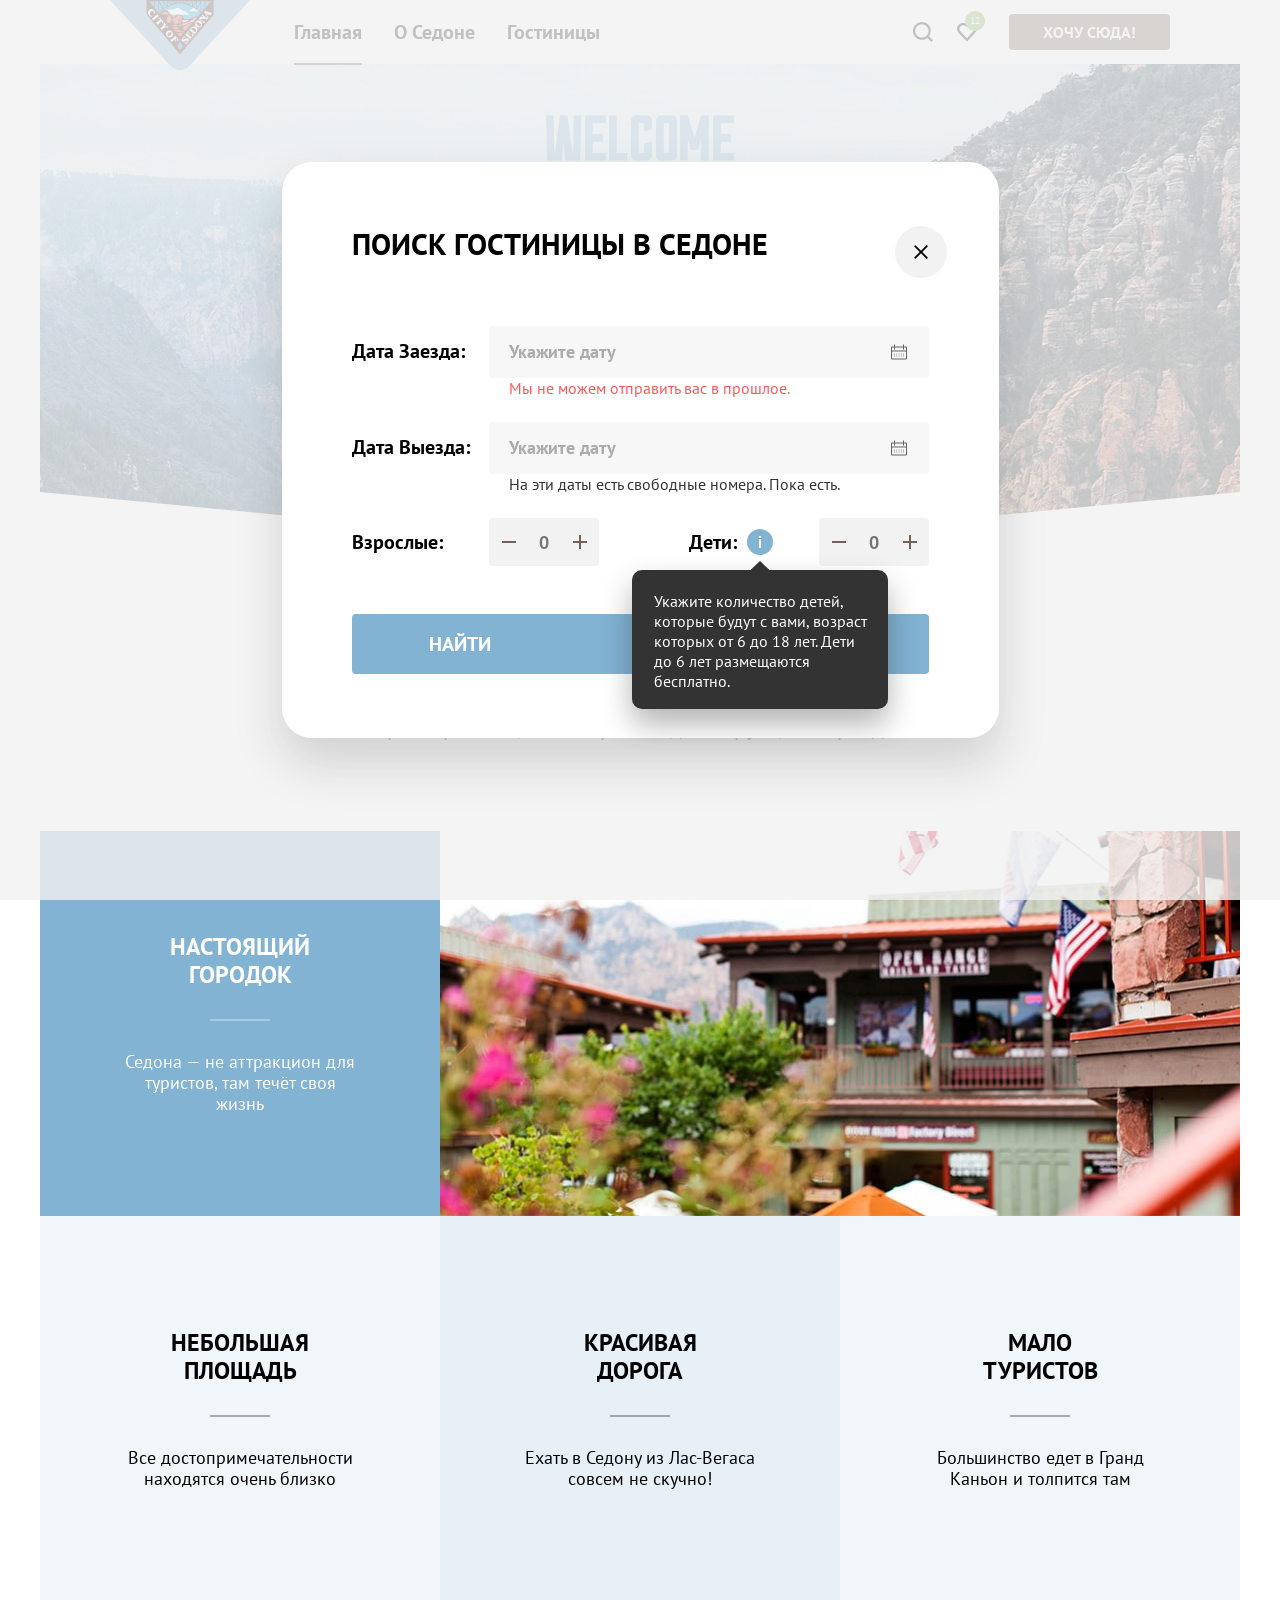
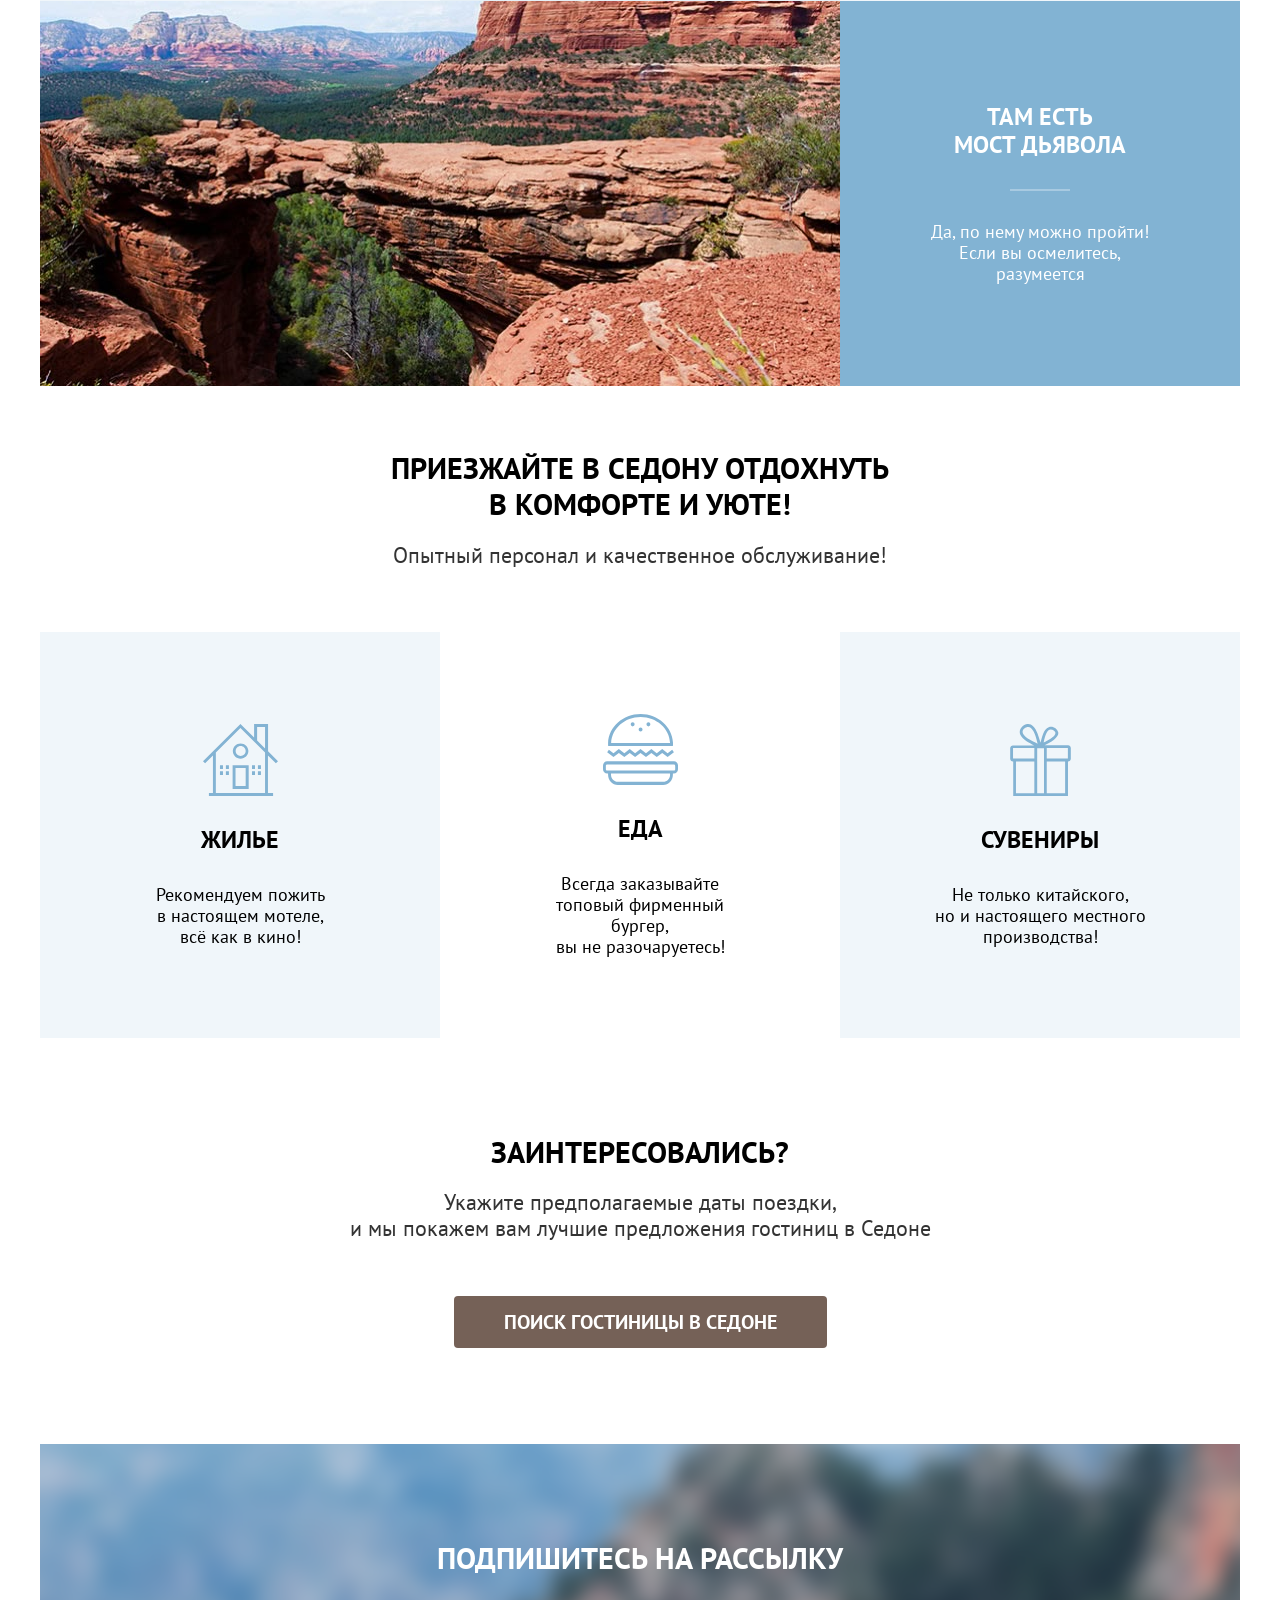
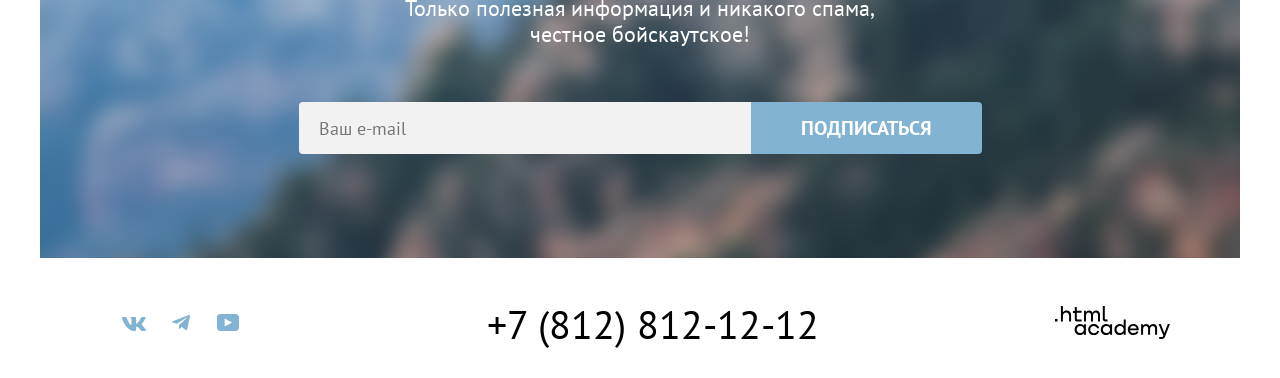
==== commit 8903ddfc: "Add files via upload Исправлены мелкие недочеты по модальному окну" ====
--- a/index.html
+++ b/index.html
@@ -379,8 +379,8 @@
       </footer>
     </div>
 
-    <div class="modal-container display-none">
-      <div class="modal modal-basket">
+    <div class="modal-container ">
+      <div class="modal ">
         <button class="modal-close-button" type="button">
           <span class="visually-hidden">Закрыть модальное окно</span>
         </button>
--- a/styles/styles.css
+++ b/styles/styles.css
@@ -1482,6 +1482,7 @@
   -webkit-box-direction: normal;
   -ms-flex-direction: column;
   flex-direction: column;
+  position: relative;
   width: 717px;
   margin: auto;
   border-radius: 30px;
@@ -1492,10 +1493,6 @@
   box-shadow: 0 25px 50px 0 rgba(0, 0, 0, 0.15);
   background-color: var(--texts-background-deafault);
   z-index: 1055;
-}
-
-.modal-basket {
-  position: relative;
 }
 
 .modal-title {
@@ -1604,7 +1601,7 @@
 }
 
 .field-message {
-  margin: 4px 20px;
+  margin: 0 20px;
   font-weight: 400;
   font-size: 16px;
   line-height: 21px;
@@ -1779,7 +1776,7 @@
   -ms-transform: translate(-50%, 15px);
   transform: translate(-50%, 15px);
   width: 256px;
-  padding: 15px 18px 18px 22px;
+  padding: 21px 18px 18px 22px;
   -webkit-box-sizing: border-box;
   box-sizing: border-box;
   border-radius: 10px;
@@ -1970,11 +1967,6 @@
 
 .value-input:focus::placeholder {
   color: transparent;
-}
-
-.label-wrapper {
-  position: relative;
-  display: inline-block;
 }
 
 .label-text {
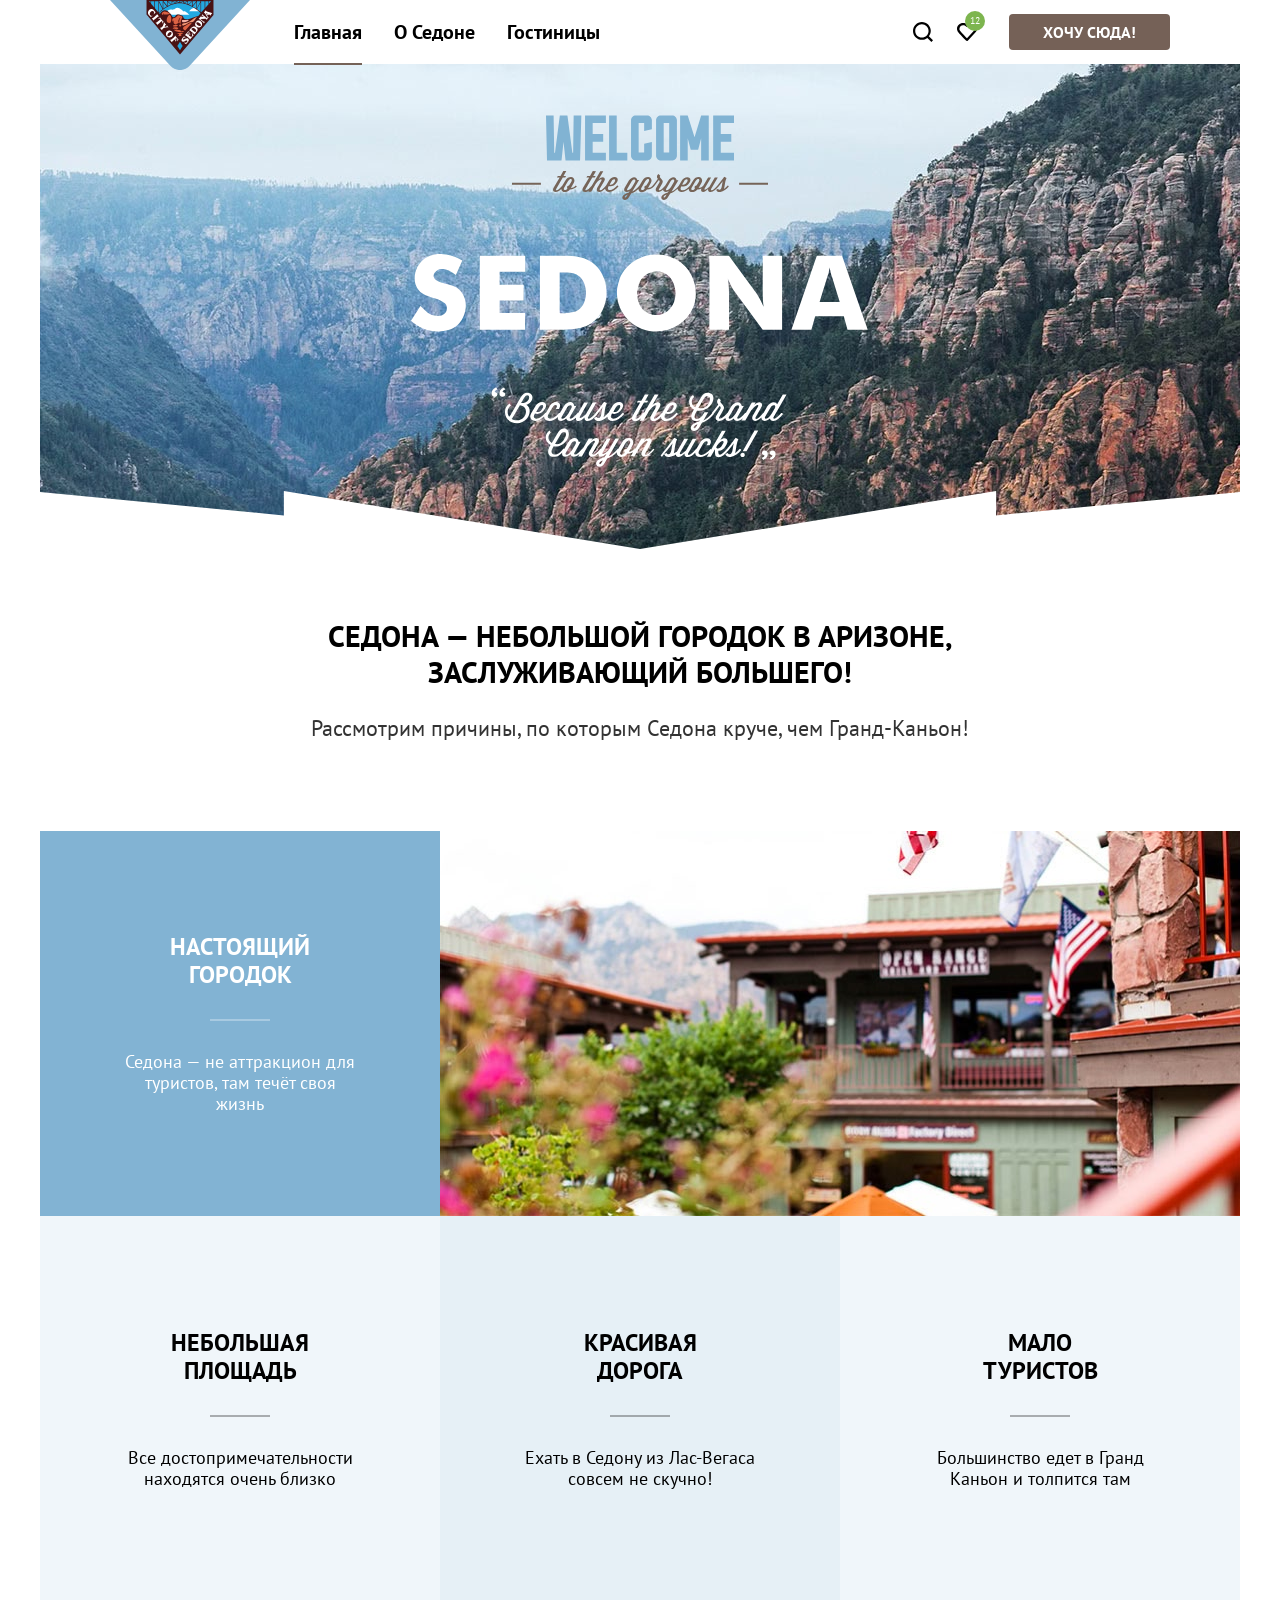
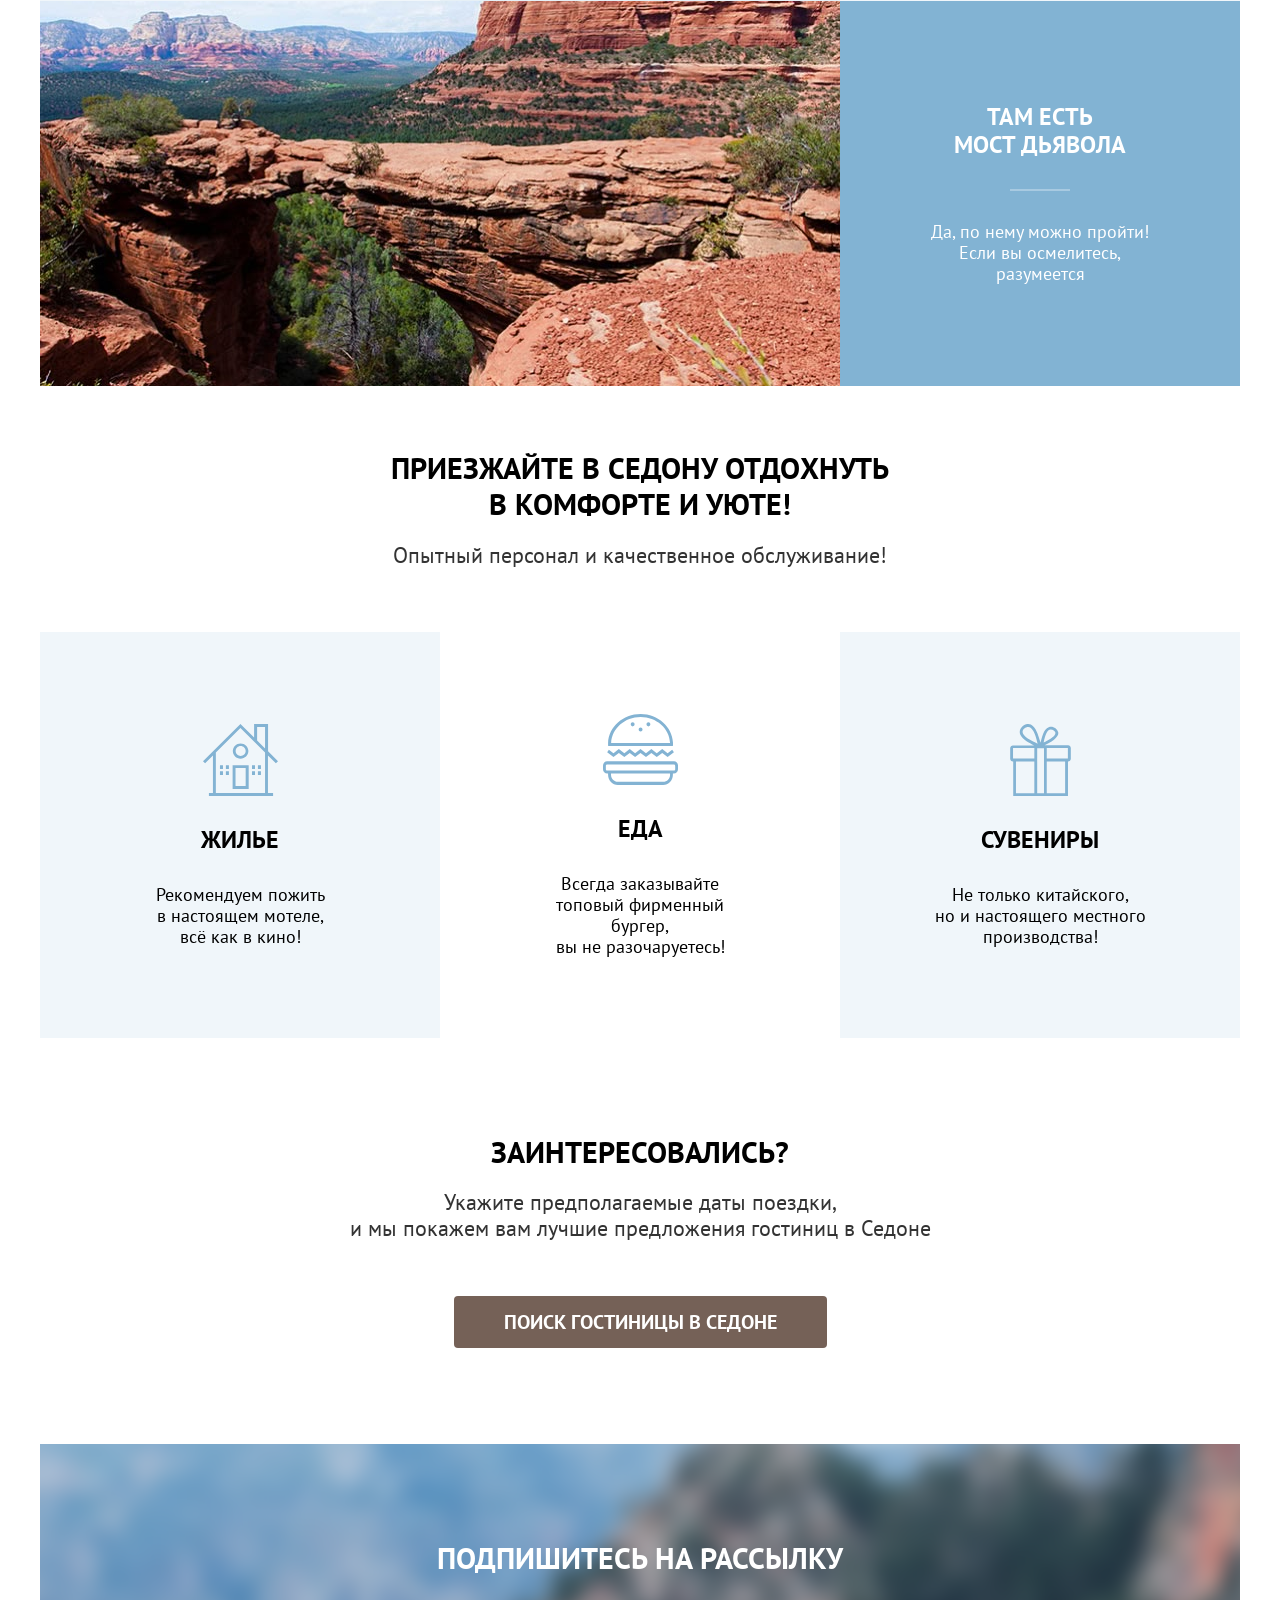
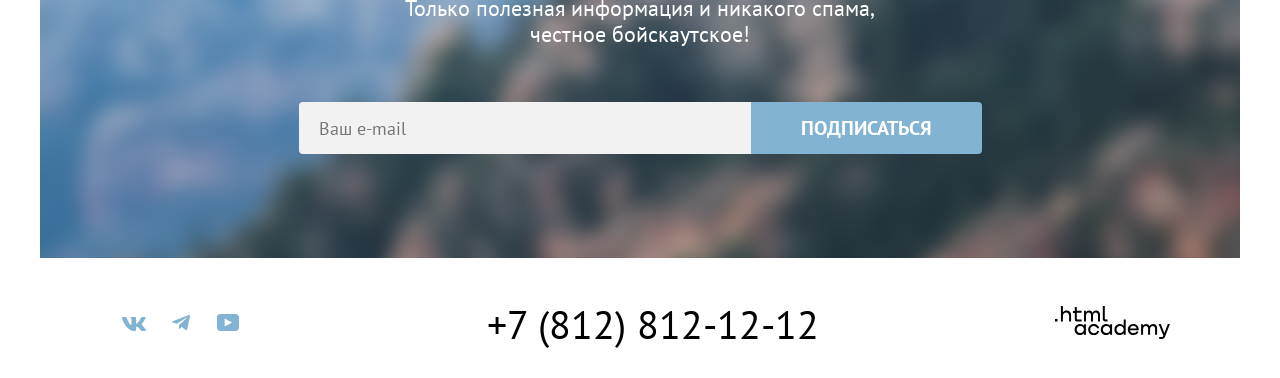
==== commit 915c6cbf: "Доделаны замечания, оконченный проект." ====
--- a/index.html
+++ b/index.html
@@ -379,7 +379,7 @@
       </footer>
     </div>
 
-    <div class="modal-container ">
+    <div class="modal-container display-none">
       <div class="modal ">
         <button class="modal-close-button" type="button">
           <span class="visually-hidden">Закрыть модальное окно</span>
--- a/styles/styles.css
+++ b/styles/styles.css
@@ -31,6 +31,8 @@
   --forms-elements-1: #e5e5e5;
   --forms-elements-2: #f2f2f2;
   --z-index-logo: 1035;
+  --z-index-link-current: 1050;
+  --z-index-modal: 1055;
 }
 
 @font-face {
@@ -166,7 +168,7 @@
   text-decoration-color: #756257;
   text-underline-offset: 24px;
   text-decoration-thickness: 2px;
-  z-index: 1050;
+  z-index: var(--z-index-link-current);
 }
 
 .nav-right-margin {
@@ -186,7 +188,7 @@
   position: relative;
   background-color: var(--background-basic-3);
   background-image: url("../public/images/index-background.jpg");
-  height: 485px;
+  min-height: 485px;
   background-repeat: no-repeat;
   background-size: cover;
   background-position: center;
@@ -199,11 +201,11 @@
   left: 0;
   right: 0;
   bottom: 0;
-  height: 57px;
+  height: 58px;
   background-image: url("../public/svg/divider.svg");
   background-repeat: no-repeat;
   background-position: center bottom;
-  background-size: contain;
+  background-size: cover;
 }
 
 .description-container {
@@ -517,8 +519,10 @@
 }
 
 .base-button-transparent:focus {
-  border: 3px solid var(--icons-second);
+  outline: 3px solid var(--icons-second);
+  outline-offset: -3px;
   color: var(--texts-background-deafault);
+  border-color: transparent;
 }
 
 .base-button-transparent:active {
@@ -670,6 +674,7 @@
   font-size: 18px;
   line-height: 21px;
   color: var(--texts-second);
+  cursor: pointer;
 }
 
 .catalog-sort:hover,
@@ -1391,6 +1396,7 @@
   -webkit-box-direction: normal;
   -ms-flex-direction: row;
   flex-direction: row;
+  cursor: pointer;
 }
 
 .catalog-filter-input {
@@ -1471,7 +1477,7 @@
   display: -ms-flexbox;
   display: flex;
   background-color: rgba(242, 242, 242, 0.8);
-  z-index: 1050;
+  z-index: var(--z-index-link-current);
 }
 
 .modal {
@@ -1492,7 +1498,7 @@
   -webkit-box-shadow: 0 25px 50px 0 rgba(0, 0, 0, 0.15);
   box-shadow: 0 25px 50px 0 rgba(0, 0, 0, 0.15);
   background-color: var(--texts-background-deafault);
-  z-index: 1055;
+  z-index: var(--z-index-modal);
 }
 
 .modal-title {
@@ -1541,44 +1547,40 @@
 
 .input-date {
   position: relative;
+  display: block;
+  width: 440px;
+  height: 50px;
+  padding: 12px 40px 12px 20px;
+  box-sizing: border-box;
   border: 0;
-  padding: 14px 20px;
-  -webkit-box-sizing: border-box;
-  box-sizing: border-box;
   border-radius: 4px;
-  width: 440px;
   background-color: var(--forms-elements-2);
-  padding-right: 40px;
   background-image: url("../public/svg/calendar.svg");
   background-repeat: no-repeat;
-  background-position: right 22px center;
-  background-size: 16px 22px;
-  font-family: var(--font-family);
+  background-position: right 20px center;
+  background-size: 16px 15px;
+  font-family: inherit;
   font-weight: 700;
   font-size: 18px;
   line-height: 24px;
   color: var(--texts-texts-basic);
+  appearance: none;
+}
+
+.input-date::placeholder {
   opacity: 0.6;
-  -webkit-appearance: none;
-  -moz-appearance: none;
-  appearance: none;
 }
 
 .input-date::-webkit-calendar-picker-indicator {
   position: absolute;
   top: 0;
-  left: 0;
-  width: 100%;
+  right: 0;
+  width: 50px;
   height: 100%;
+  padding: 0;
   margin: 0;
-  padding: 0;
-  color: transparent;
-  background-color: transparent;
+  opacity: 0;
   cursor: pointer;
-}
-
-.input-date:valid {
-  opacity: 1;
 }
 
 .input-date:hover {
@@ -1587,17 +1589,13 @@
 
 .input-date:focus {
   outline: 3px solid var(--icons-second);
+  outline-offset: -3px;
   background-color: var(--buttons-disabled);
-}
-
-.input-wrapper {
-  display: -webkit-box;
-  display: -ms-flexbox;
-  display: flex;
-  -webkit-box-orient: vertical;
-  -webkit-box-direction: normal;
-  -ms-flex-direction: column;
-  flex-direction: column;
+  background-image: none;
+}
+
+.input-date::-webkit-inner-spin-button {
+  display: none;
 }
 
 .field-message {
@@ -1641,7 +1639,7 @@
   grid-template-columns: 40px 1fr 40px;
   width: 110px;
   height: 48px;
-  background-color: #f2f2f2;
+  background-color: var(--forms-elements-2);
   border-radius: 4px;
   overflow: hidden;
 }
@@ -1983,6 +1981,10 @@
   opacity: 0.3;
 }
 
+.label-text-from {
+  left: 106px;
+}
+
 .value-min {
   border-radius: 4px 0 0 4px;
 }
@@ -1992,7 +1994,7 @@
 }
 
 .another-filter-group {
-  margin-left: 80.5px;
+  margin-left: 80px;
 }
 
 .count-indicator {
